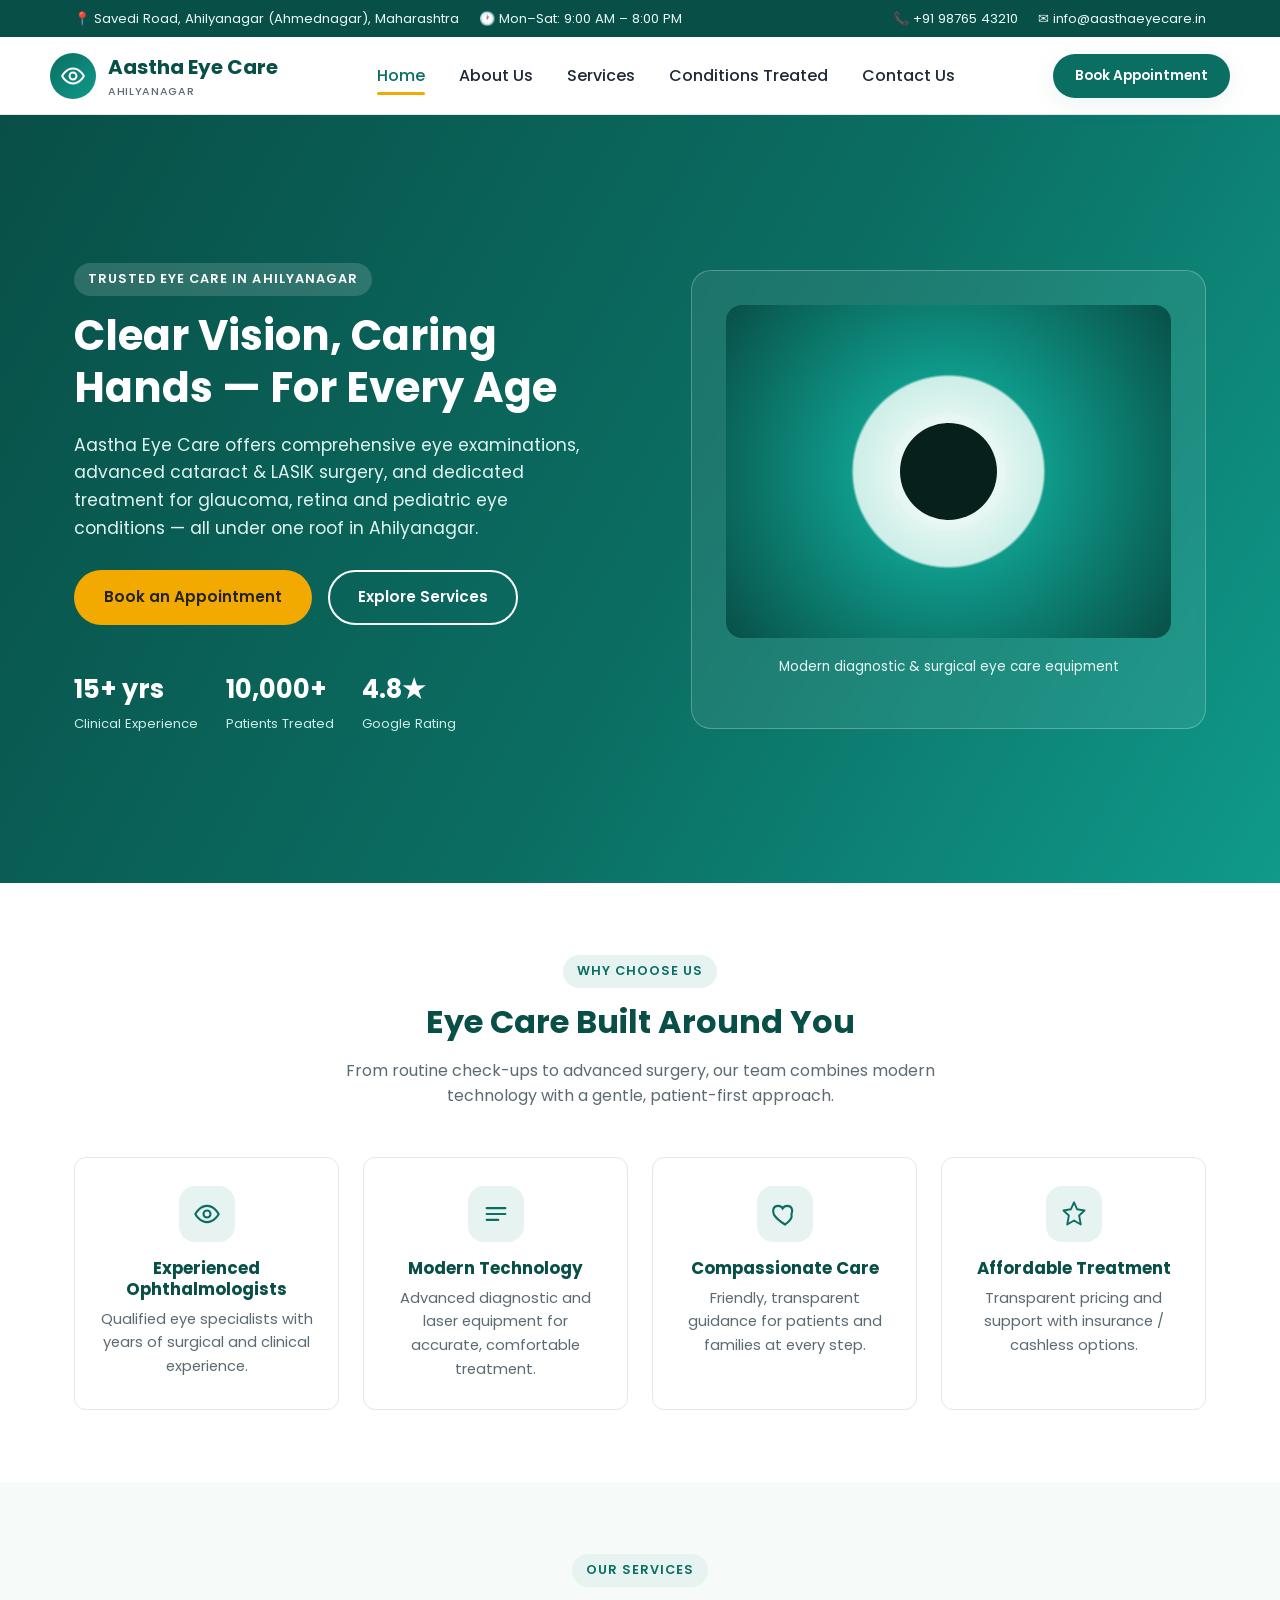
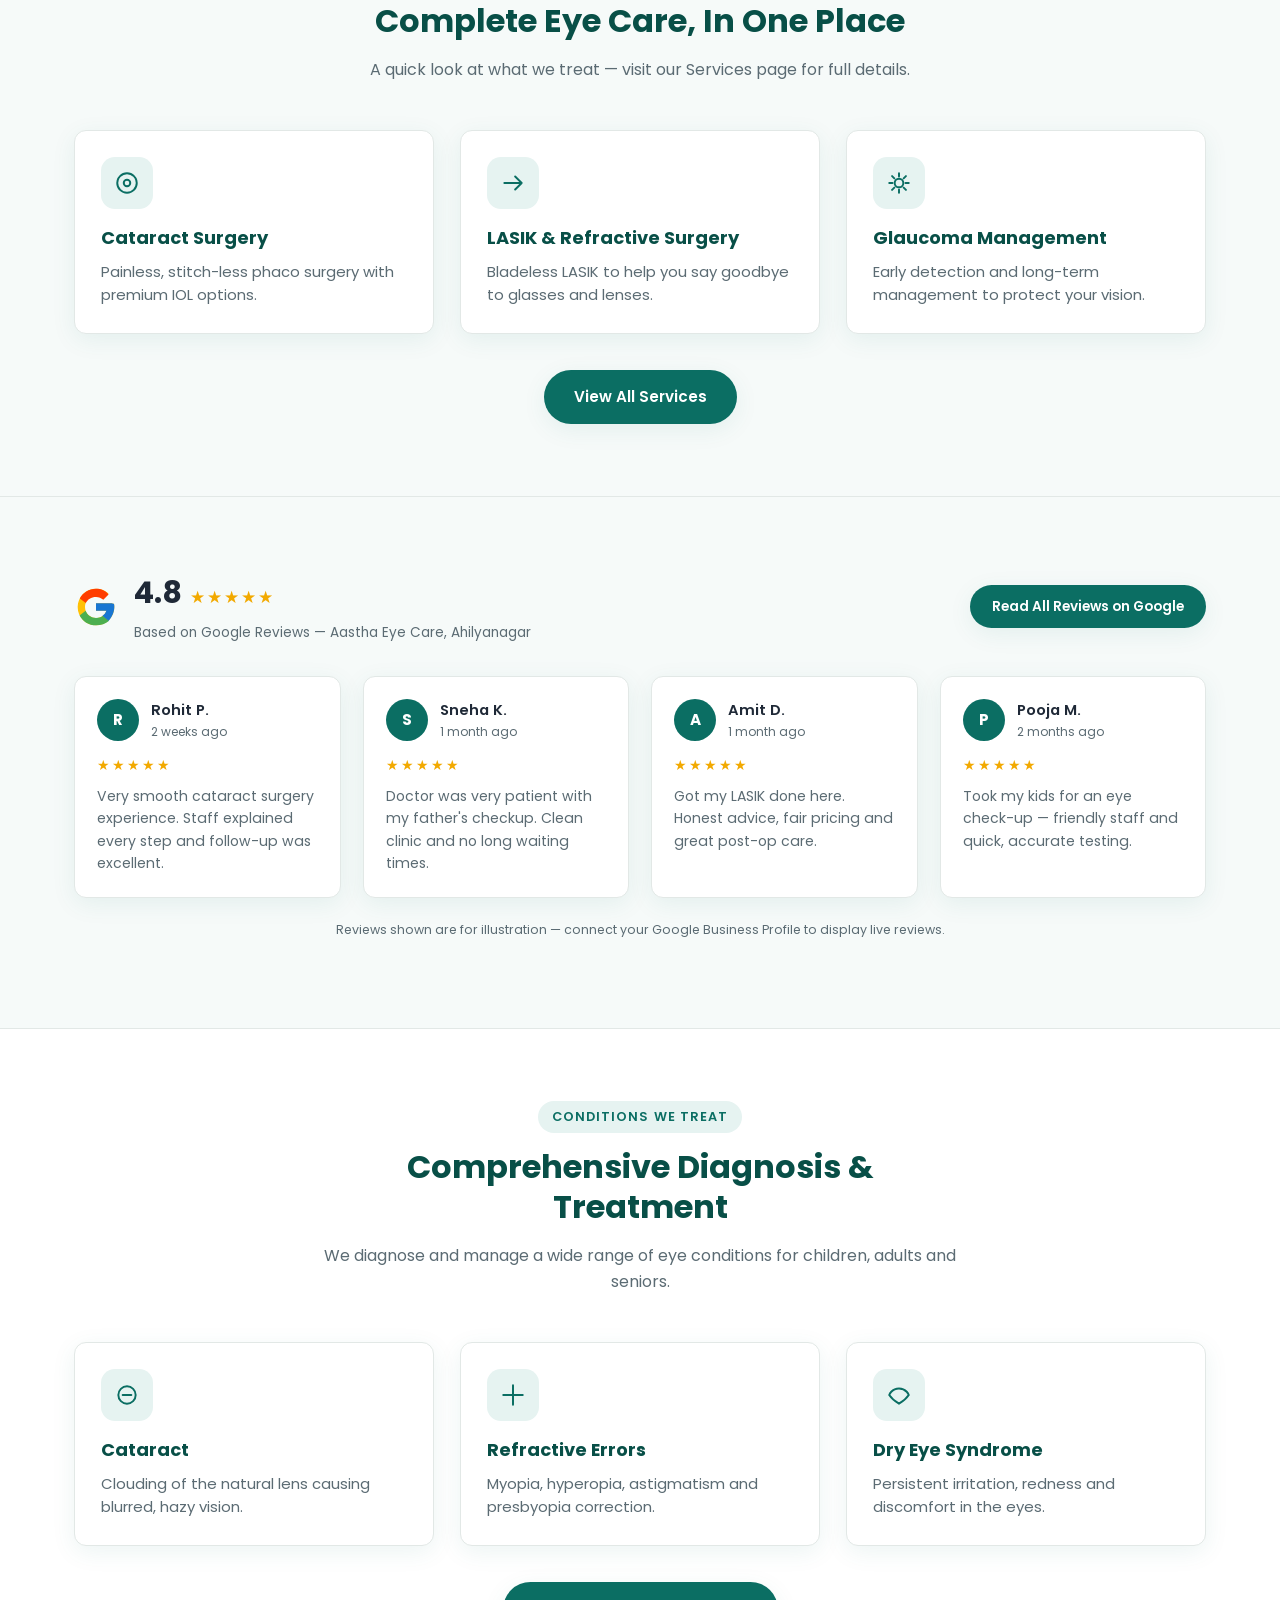
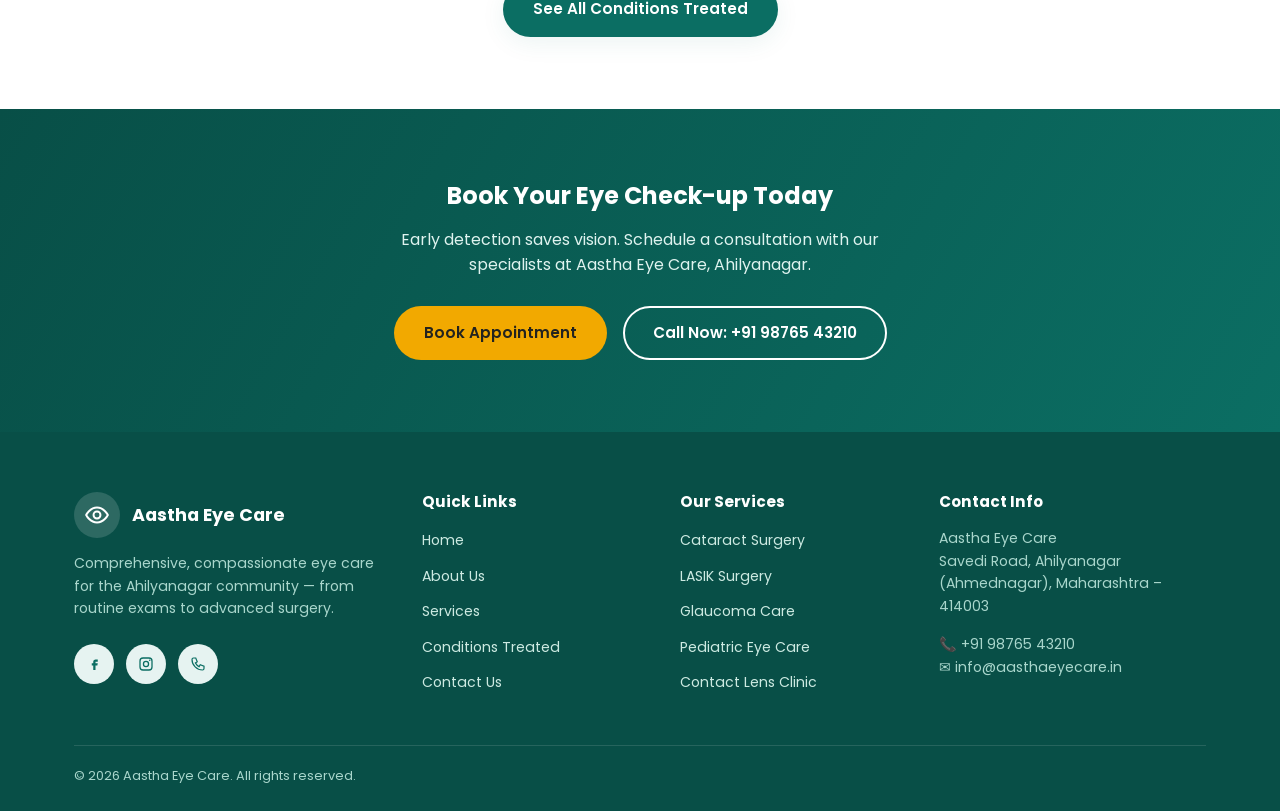
==== aastha-eye-care/index.html @ 927ac4d4 "Remove 'Designed for the Ahilyanagar community' line from footer Co-Authored-By: Claude Sonnet 5 <no" ====
<!DOCTYPE html>
<html lang="en">
<head>
<meta charset="UTF-8" />
<meta name="viewport" content="width=device-width, initial-scale=1.0" />
<title>Aastha Eye Care | Best Eye Hospital in Ahilyanagar</title>
<meta name="description" content="Aastha Eye Care, Ahilyanagar (Ahmednagar) — comprehensive eye examinations, cataract surgery, LASIK, glaucoma and retina care from a trusted local eye clinic." />
<link rel="preconnect" href="https://fonts.googleapis.com" />
<link href="https://fonts.googleapis.com/css2?family=Poppins:wght@400;500;600;700&display=swap" rel="stylesheet" />
<link rel="stylesheet" href="css/style.css" />
</head>
<body>

<!-- ============ TOP BAR ============ -->
<div class="topbar">
  <div class="container">
    <div class="topbar-links">
      <span>📍 Savedi Road, Ahilyanagar (Ahmednagar), Maharashtra</span>
      <span>🕐 Mon–Sat: 9:00 AM – 8:00 PM</span>
    </div>
    <div class="topbar-links">
      <a href="tel:+919876543210">📞 +91 98765 43210</a>
      <a href="mailto:info@aasthaeyecare.in">✉ info@aasthaeyecare.in</a>
    </div>
  </div>
</div>

<!-- ============ HEADER / NAV ============ -->
<header class="site-header">
  <div class="container nav" id="mainNav">
    <a href="index.html" class="brand">
      <span class="brand-mark">
        <svg viewBox="0 0 24 24" fill="none" xmlns="http://www.w3.org/2000/svg"><path d="M2 12C2 12 5.5 5 12 5C18.5 5 22 12 22 12C22 12 18.5 19 12 19C5.5 19 2 12 2 12Z" stroke="currentColor" stroke-width="1.8"/><circle cx="12" cy="12" r="3.2" stroke="currentColor" stroke-width="1.8"/></svg>
      </span>
      <span class="brand-text">Aastha Eye Care<small>Ahilyanagar</small></span>
    </a>
    <ul class="nav-links">
      <li><a href="index.html" class="active">Home</a></li>
      <li><a href="about.html">About Us</a></li>
      <li><a href="services.html">Services</a></li>
      <li><a href="conditions.html">Conditions Treated</a></li>
      <li><a href="contact.html">Contact Us</a></li>
    </ul>
    <div class="nav-cta">
      <a href="tel:+919876543210" class="btn btn-primary btn-sm">Book Appointment</a>
      <button class="nav-toggle" aria-label="Toggle navigation" aria-expanded="false">
        <span></span><span></span><span></span>
      </button>
    </div>
  </div>
</header>

<!-- ============ HERO ============ -->
<section class="hero">
  <div class="container">
    <div class="hero-copy">
      <div class="eyebrow" style="background:rgba(255,255,255,0.15); color:#fff;">Trusted Eye Care in Ahilyanagar</div>
      <h1>Clear Vision, Caring Hands — For Every Age</h1>
      <p class="lead">Aastha Eye Care offers comprehensive eye examinations, advanced cataract &amp; LASIK surgery, and dedicated treatment for glaucoma, retina and pediatric eye conditions — all under one roof in Ahilyanagar.</p>
      <div class="hero-actions">
        <a href="contact.html" class="btn btn-accent">Book an Appointment</a>
        <a href="services.html" class="btn btn-outline">Explore Services</a>
      </div>
      <div class="hero-stats">
        <div><strong>15+ yrs</strong><span>Clinical Experience</span></div>
        <div><strong>10,000+</strong><span>Patients Treated</span></div>
        <div><strong>4.8★</strong><span>Google Rating</span></div>
      </div>
    </div>
    <div class="hero-visual">
      <div class="eye-graphic"></div>
      <p class="hero-visual-caption">Modern diagnostic &amp; surgical eye care equipment</p>
    </div>
  </div>
</section>

<!-- ============ HIGHLIGHTS ============ -->
<section>
  <div class="container">
    <div class="section-head">
      <div class="eyebrow">Why Choose Us</div>
      <h2>Eye Care Built Around You</h2>
      <p>From routine check-ups to advanced surgery, our team combines modern technology with a gentle, patient-first approach.</p>
    </div>
    <div class="features-grid">
      <div class="feature-card">
        <div class="feature-icon">
          <svg viewBox="0 0 24 24" fill="none" xmlns="http://www.w3.org/2000/svg"><path d="M2 12C2 12 5.5 5 12 5C18.5 5 22 12 22 12C22 12 18.5 19 12 19C5.5 19 2 12 2 12Z" stroke="currentColor" stroke-width="1.8"/><circle cx="12" cy="12" r="3" stroke="currentColor" stroke-width="1.8"/></svg>
        </div>
        <h3>Experienced Ophthalmologists</h3>
        <p>Qualified eye specialists with years of surgical and clinical experience.</p>
      </div>
      <div class="feature-card">
        <div class="feature-icon">
          <svg viewBox="0 0 24 24" fill="none" xmlns="http://www.w3.org/2000/svg"><path d="M4 7h16M4 12h16M4 17h10" stroke="currentColor" stroke-width="1.8" stroke-linecap="round"/></svg>
        </div>
        <h3>Modern Technology</h3>
        <p>Advanced diagnostic and laser equipment for accurate, comfortable treatment.</p>
      </div>
      <div class="feature-card">
        <div class="feature-icon">
          <svg viewBox="0 0 24 24" fill="none" xmlns="http://www.w3.org/2000/svg"><path d="M12 21s-7-4.35-9.5-8.5C.7 8.6 2.4 5 6 5c2 0 3.4 1.1 4 2.2C10.6 6.1 12 5 14 5c3.6 0 5.3 3.6 3.5 7.5C19 16.65 12 21 12 21z" stroke="currentColor" stroke-width="1.8"/></svg>
        </div>
        <h3>Compassionate Care</h3>
        <p>Friendly, transparent guidance for patients and families at every step.</p>
      </div>
      <div class="feature-card">
        <div class="feature-icon">
          <svg viewBox="0 0 24 24" fill="none" xmlns="http://www.w3.org/2000/svg"><path d="M12 2l2.6 5.9L21 9l-4.6 4.3L17.8 21 12 17.6 6.2 21l1.4-7.7L3 9l6.4-1.1L12 2z" stroke="currentColor" stroke-width="1.6" stroke-linejoin="round"/></svg>
        </div>
        <h3>Affordable Treatment</h3>
        <p>Transparent pricing and support with insurance / cashless options.</p>
      </div>
    </div>
  </div>
</section>

<!-- ============ SERVICES PREVIEW ============ -->
<section class="section-alt">
  <div class="container">
    <div class="section-head">
      <div class="eyebrow">Our Services</div>
      <h2>Complete Eye Care, In One Place</h2>
      <p>A quick look at what we treat — visit our Services page for full details.</p>
    </div>
    <div class="card-grid">
      <div class="info-card">
        <div class="icon-wrap">
          <svg viewBox="0 0 24 24" fill="none" xmlns="http://www.w3.org/2000/svg"><circle cx="12" cy="12" r="9" stroke="currentColor" stroke-width="1.8"/><circle cx="12" cy="12" r="3" stroke="currentColor" stroke-width="1.8"/></svg>
        </div>
        <div class="info-body">
          <h3>Cataract Surgery</h3>
          <p>Painless, stitch-less phaco surgery with premium IOL options.</p>
        </div>
      </div>
      <div class="info-card">
        <div class="icon-wrap">
          <svg viewBox="0 0 24 24" fill="none" xmlns="http://www.w3.org/2000/svg"><path d="M4 12h16M14 6l6 6-6 6" stroke="currentColor" stroke-width="1.8" stroke-linecap="round" stroke-linejoin="round"/></svg>
        </div>
        <div class="info-body">
          <h3>LASIK &amp; Refractive Surgery</h3>
          <p>Bladeless LASIK to help you say goodbye to glasses and lenses.</p>
        </div>
      </div>
      <div class="info-card">
        <div class="icon-wrap">
          <svg viewBox="0 0 24 24" fill="none" xmlns="http://www.w3.org/2000/svg"><path d="M12 3v3M12 18v3M3 12h3M18 12h3M5.6 5.6l2.1 2.1M16.3 16.3l2.1 2.1M5.6 18.4l2.1-2.1M16.3 7.7l2.1-2.1" stroke="currentColor" stroke-width="1.8" stroke-linecap="round"/><circle cx="12" cy="12" r="4" stroke="currentColor" stroke-width="1.8"/></svg>
        </div>
        <div class="info-body">
          <h3>Glaucoma Management</h3>
          <p>Early detection and long-term management to protect your vision.</p>
        </div>
      </div>
    </div>
    <div style="text-align:center; margin-top:36px;">
      <a href="services.html" class="btn btn-primary">View All Services</a>
    </div>
  </div>
</section>

<!-- ============ GOOGLE REVIEW STRIP ============ -->
<!--
  NOTE: Sample reviews below are placeholders for layout/demo purposes.
  Replace with real reviews via your Google Business Profile link, or embed
  a live widget (e.g. Google Place ID based review widget) once available,
  so genuine, up-to-date reviews are shown to visitors.
-->
<section class="review-strip">
  <div class="container">
    <div class="review-strip-head">
      <div class="review-summary">
        <svg class="google-g" viewBox="0 0 48 48"><path fill="#FFC107" d="M43.6 20.5H42V20H24v8h11.3C33.7 32.7 29.3 36 24 36c-6.6 0-12-5.4-12-12s5.4-12 12-12c3.1 0 5.9 1.2 8 3.1l5.7-5.7C34.6 6.1 29.6 4 24 4 12.9 4 4 12.9 4 24s8.9 20 20 20 20-8.9 20-20c0-1.3-.1-2.7-.4-3.5z"/><path fill="#FF3D00" d="M6.3 14.7l6.6 4.8C14.6 15.9 18.9 13 24 13c3.1 0 5.9 1.2 8 3.1l5.7-5.7C34.6 6.1 29.6 4 24 4c-7.7 0-14.4 4.4-17.7 10.7z"/><path fill="#4CAF50" d="M24 44c5.5 0 10.4-1.8 14.3-5l-6.6-5.4C29.6 35.4 26.9 36 24 36c-5.2 0-9.6-3.3-11.3-7.9l-6.6 5.1C9.5 39.6 16.2 44 24 44z"/><path fill="#1976D2" d="M43.6 20.5H42V20H24v8h11.3c-.8 2.3-2.3 4.3-4.2 5.6l6.6 5.4C39.9 37 44 31 44 24c0-1.3-.1-2.7-.4-3.5z"/></svg>
        <div class="review-score">
          <span><strong>4.8</strong><span class="stars">★★★★★</span></span>
          <p>Based on Google Reviews — Aastha Eye Care, Ahilyanagar</p>
        </div>
      </div>
      <a href="https://www.google.com/search?q=Aastha+Eye+Care+Ahilyanagar+reviews" target="_blank" rel="noopener" class="btn btn-primary btn-sm">Read All Reviews on Google</a>
    </div>

    <div class="review-track">
      <div class="review-card">
        <div class="review-card-top">
          <div class="review-avatar">R</div>
          <div>
            <div class="review-name">Rohit P.</div>
            <div class="review-date">2 weeks ago</div>
          </div>
        </div>
        <span class="stars">★★★★★</span>
        <p>Very smooth cataract surgery experience. Staff explained every step and follow-up was excellent.</p>
      </div>
      <div class="review-card">
        <div class="review-card-top">
          <div class="review-avatar">S</div>
          <div>
            <div class="review-name">Sneha K.</div>
            <div class="review-date">1 month ago</div>
          </div>
        </div>
        <span class="stars">★★★★★</span>
        <p>Doctor was very patient with my father's checkup. Clean clinic and no long waiting times.</p>
      </div>
      <div class="review-card">
        <div class="review-card-top">
          <div class="review-avatar">A</div>
          <div>
            <div class="review-name">Amit D.</div>
            <div class="review-date">1 month ago</div>
          </div>
        </div>
        <span class="stars">★★★★★</span>
        <p>Got my LASIK done here. Honest advice, fair pricing and great post-op care.</p>
      </div>
      <div class="review-card">
        <div class="review-card-top">
          <div class="review-avatar">P</div>
          <div>
            <div class="review-name">Pooja M.</div>
            <div class="review-date">2 months ago</div>
          </div>
        </div>
        <span class="stars">★★★★★</span>
        <p>Took my kids for an eye check-up — friendly staff and quick, accurate testing.</p>
      </div>
    </div>
    <p class="review-note">Reviews shown are for illustration — connect your Google Business Profile to display live reviews.</p>
  </div>
</section>

<!-- ============ CONDITIONS PREVIEW ============ -->
<section>
  <div class="container">
    <div class="section-head">
      <div class="eyebrow">Conditions We Treat</div>
      <h2>Comprehensive Diagnosis &amp; Treatment</h2>
      <p>We diagnose and manage a wide range of eye conditions for children, adults and seniors.</p>
    </div>
    <div class="card-grid">
      <div class="info-card">
        <div class="icon-wrap">
          <svg viewBox="0 0 24 24" fill="none" xmlns="http://www.w3.org/2000/svg"><circle cx="12" cy="12" r="8" stroke="currentColor" stroke-width="1.8"/><path d="M8 12h8" stroke="currentColor" stroke-width="1.8" stroke-linecap="round"/></svg>
        </div>
        <div class="info-body">
          <h3>Cataract</h3>
          <p>Clouding of the natural lens causing blurred, hazy vision.</p>
        </div>
      </div>
      <div class="info-card">
        <div class="icon-wrap">
          <svg viewBox="0 0 24 24" fill="none" xmlns="http://www.w3.org/2000/svg"><path d="M12 3v18M3 12h18" stroke="currentColor" stroke-width="1.8" stroke-linecap="round"/></svg>
        </div>
        <div class="info-body">
          <h3>Refractive Errors</h3>
          <p>Myopia, hyperopia, astigmatism and presbyopia correction.</p>
        </div>
      </div>
      <div class="info-card">
        <div class="icon-wrap">
          <svg viewBox="0 0 24 24" fill="none" xmlns="http://www.w3.org/2000/svg"><path d="M12 20s-6-3.5-9-8c0 0 2-6 9-6s9 6 9 6c-3 4.5-9 8-9 8z" stroke="currentColor" stroke-width="1.8"/></svg>
        </div>
        <div class="info-body">
          <h3>Dry Eye Syndrome</h3>
          <p>Persistent irritation, redness and discomfort in the eyes.</p>
        </div>
      </div>
    </div>
    <div style="text-align:center; margin-top:36px;">
      <a href="conditions.html" class="btn btn-primary">See All Conditions Treated</a>
    </div>
  </div>
</section>

<!-- ============ CTA BAND ============ -->
<section class="cta-band">
  <div class="container">
    <h2>Book Your Eye Check-up Today</h2>
    <p>Early detection saves vision. Schedule a consultation with our specialists at Aastha Eye Care, Ahilyanagar.</p>
    <div class="cta-actions">
      <a href="contact.html" class="btn btn-accent">Book Appointment</a>
      <a href="tel:+919876543210" class="btn btn-outline">Call Now: +91 98765 43210</a>
    </div>
  </div>
</section>

<!-- ============ FOOTER ============ -->
<footer class="site-footer">
  <div class="container">
    <div class="footer-grid">
      <div>
        <div class="footer-brand">
          <span class="brand-mark">
            <svg viewBox="0 0 24 24" fill="none" xmlns="http://www.w3.org/2000/svg"><path d="M2 12C2 12 5.5 5 12 5C18.5 5 22 12 22 12C22 12 18.5 19 12 19C5.5 19 2 12 2 12Z" stroke="currentColor" stroke-width="1.8"/><circle cx="12" cy="12" r="3.2" stroke="currentColor" stroke-width="1.8"/></svg>
          </span>
          Aastha Eye Care
        </div>
        <p>Comprehensive, compassionate eye care for the Ahilyanagar community — from routine exams to advanced surgery.</p>
        <div class="social-row">
          <a href="#" aria-label="Facebook"><svg viewBox="0 0 24 24" fill="none" xmlns="http://www.w3.org/2000/svg"><path d="M14 9h3V6h-3c-1.7 0-3 1.3-3 3v2H9v3h2v6h3v-6h2.5l.5-3H14V9z" fill="currentColor"/></svg></a>
          <a href="#" aria-label="Instagram"><svg viewBox="0 0 24 24" fill="none" xmlns="http://www.w3.org/2000/svg"><rect x="4" y="4" width="16" height="16" rx="4" stroke="currentColor" stroke-width="1.7"/><circle cx="12" cy="12" r="3.4" stroke="currentColor" stroke-width="1.7"/><circle cx="17" cy="7" r="1" fill="currentColor"/></svg></a>
          <a href="tel:+919876543210" aria-label="Call"><svg viewBox="0 0 24 24" fill="none" xmlns="http://www.w3.org/2000/svg"><path d="M6 4h3l2 5-2.5 1.5a12 12 0 0 0 5 5L15 13l5 2v3a2 2 0 0 1-2 2C10.5 20 4 13.5 4 6a2 2 0 0 1 2-2z" stroke="currentColor" stroke-width="1.6"/></svg></a>
        </div>
      </div>
      <div>
        <h4>Quick Links</h4>
        <ul>
          <li><a href="index.html">Home</a></li>
          <li><a href="about.html">About Us</a></li>
          <li><a href="services.html">Services</a></li>
          <li><a href="conditions.html">Conditions Treated</a></li>
          <li><a href="contact.html">Contact Us</a></li>
        </ul>
      </div>
      <div>
        <h4>Our Services</h4>
        <ul>
          <li><a href="services.html">Cataract Surgery</a></li>
          <li><a href="services.html">LASIK Surgery</a></li>
          <li><a href="services.html">Glaucoma Care</a></li>
          <li><a href="services.html">Pediatric Eye Care</a></li>
          <li><a href="services.html">Contact Lens Clinic</a></li>
        </ul>
      </div>
      <div>
        <h4>Contact Info</h4>
        <p>Aastha Eye Care<br />Savedi Road, Ahilyanagar (Ahmednagar), Maharashtra – 414003</p>
        <p>📞 +91 98765 43210<br />✉ info@aasthaeyecare.in</p>
      </div>
    </div>
    <div class="footer-bottom">
      <span>© <span id="year">2026</span> Aastha Eye Care. All rights reserved.</span>
    </div>
  </div>
</footer>

<script src="js/script.js"></script>
</body>
</html>
---- aastha-eye-care/css/style.css ----
/* ===========================================================
   Aastha Eye Care — Global Styles
   =========================================================== */

:root {
  --primary: #0b6e63;
  --primary-dark: #084f47;
  --primary-light: #e6f3f1;
  --accent: #f2a900;
  --text: #1f2937;
  --text-light: #5b6b73;
  --bg: #ffffff;
  --bg-alt: #f6faf9;
  --border: #e2e8e6;
  --radius: 12px;
  --shadow: 0 6px 24px rgba(11, 110, 99, 0.08);
  --shadow-strong: 0 10px 32px rgba(11, 110, 99, 0.16);
  --max-width: 1180px;
}

* {
  box-sizing: border-box;
}

html {
  scroll-behavior: smooth;
}

body {
  margin: 0;
  font-family: "Poppins", "Segoe UI", Arial, sans-serif;
  color: var(--text);
  background: var(--bg);
  line-height: 1.6;
}

img {
  max-width: 100%;
  display: block;
}

a {
  text-decoration: none;
  color: inherit;
}

ul {
  list-style: none;
  margin: 0;
  padding: 0;
}

h1, h2, h3, h4 {
  font-family: "Poppins", "Segoe UI", Arial, sans-serif;
  line-height: 1.25;
  margin: 0 0 16px;
  color: var(--primary-dark);
}

p {
  margin: 0 0 16px;
  color: var(--text-light);
}

.container {
  max-width: var(--max-width);
  margin: 0 auto;
  padding: 0 24px;
}

section {
  padding: 72px 0;
}

.section-alt {
  background: var(--bg-alt);
}

.eyebrow {
  display: inline-block;
  color: var(--primary);
  font-weight: 600;
  letter-spacing: 0.08em;
  text-transform: uppercase;
  font-size: 0.8rem;
  background: var(--primary-light);
  padding: 6px 14px;
  border-radius: 999px;
  margin-bottom: 14px;
}

.section-head {
  max-width: 640px;
  margin: 0 auto 48px;
  text-align: center;
}

.section-head h2 {
  font-size: 2rem;
}

/* -------------------- Buttons -------------------- */
.btn {
  display: inline-flex;
  align-items: center;
  gap: 8px;
  padding: 13px 28px;
  border-radius: 999px;
  font-weight: 600;
  font-size: 0.95rem;
  cursor: pointer;
  border: 2px solid transparent;
  transition: transform 0.15s ease, box-shadow 0.15s ease, background 0.15s ease, color 0.15s ease;
}

.btn-primary {
  background: var(--primary);
  color: #fff;
  box-shadow: var(--shadow);
}

.btn-primary:hover {
  background: var(--primary-dark);
  transform: translateY(-2px);
}

.btn-outline {
  background: transparent;
  border-color: #fff;
  color: #fff;
}

.btn-outline:hover {
  background: #fff;
  color: var(--primary-dark);
  transform: translateY(-2px);
}

.btn-accent {
  background: var(--accent);
  color: #23231f;
}

.btn-accent:hover {
  transform: translateY(-2px);
  box-shadow: var(--shadow);
}

.btn-sm {
  padding: 9px 20px;
  font-size: 0.85rem;
}

/* -------------------- Top bar -------------------- */
.topbar {
  background: var(--primary-dark);
  color: #eafaf6;
  font-size: 0.82rem;
}

.topbar .container {
  display: flex;
  justify-content: space-between;
  align-items: center;
  padding-top: 8px;
  padding-bottom: 8px;
  flex-wrap: wrap;
  gap: 6px;
}

.topbar a {
  color: #eafaf6;
}

.topbar-links {
  display: flex;
  gap: 20px;
  flex-wrap: wrap;
}

.topbar-links span,
.topbar-links a {
  display: inline-flex;
  align-items: center;
  gap: 6px;
}

/* -------------------- Header / Nav -------------------- */
header.site-header {
  position: sticky;
  top: 0;
  z-index: 100;
  background: rgba(255, 255, 255, 0.96);
  backdrop-filter: blur(6px);
  border-bottom: 1px solid var(--border);
}

.nav {
  display: flex;
  align-items: center;
  justify-content: space-between;
  padding: 14px 0;
}

.brand {
  display: flex;
  align-items: center;
  gap: 12px;
  font-weight: 700;
  font-size: 1.25rem;
  color: var(--primary-dark);
}

.brand-mark {
  width: 46px;
  height: 46px;
  border-radius: 50%;
  background: linear-gradient(135deg, var(--primary), #0f9a8a);
  display: flex;
  align-items: center;
  justify-content: center;
  color: #fff;
  flex-shrink: 0;
}

.brand-mark svg {
  width: 26px;
  height: 26px;
}

.brand-text small {
  display: block;
  font-size: 0.68rem;
  font-weight: 500;
  letter-spacing: 0.06em;
  text-transform: uppercase;
  color: var(--text-light);
}

.nav-links {
  display: flex;
  align-items: center;
  gap: 34px;
}

.nav-links a {
  font-weight: 500;
  color: var(--text);
  position: relative;
  padding: 6px 0;
}

.nav-links a.active,
.nav-links a:hover {
  color: var(--primary);
}

.nav-links a.active::after {
  content: "";
  position: absolute;
  left: 0;
  right: 0;
  bottom: -2px;
  height: 3px;
  border-radius: 3px;
  background: var(--accent);
}

.nav-cta {
  display: flex;
  align-items: center;
  gap: 14px;
}

.nav-toggle {
  display: none;
  flex-direction: column;
  gap: 5px;
  background: none;
  border: none;
  cursor: pointer;
  padding: 6px;
}

.nav-toggle span {
  width: 26px;
  height: 3px;
  background: var(--primary-dark);
  border-radius: 3px;
}

/* -------------------- Hero -------------------- */
.hero {
  background: linear-gradient(120deg, var(--primary-dark), var(--primary) 55%, #0f9a8a);
  color: #fff;
  position: relative;
  overflow: hidden;
}

.hero .container {
  display: grid;
  grid-template-columns: 1.05fr 0.95fr;
  gap: 48px;
  align-items: center;
  padding-top: 76px;
  padding-bottom: 76px;
}

.hero h1 {
  color: #fff;
  font-size: 2.6rem;
  margin-bottom: 18px;
}

.hero p.lead {
  color: #dff3ef;
  font-size: 1.08rem;
  max-width: 520px;
}

.hero-actions {
  display: flex;
  gap: 16px;
  flex-wrap: wrap;
  margin-top: 28px;
}

.hero-stats {
  display: flex;
  gap: 28px;
  margin-top: 44px;
  flex-wrap: wrap;
}

.hero-stats div strong {
  display: block;
  font-size: 1.6rem;
  color: #fff;
}

.hero-stats div span {
  font-size: 0.82rem;
  color: #cdece6;
}

.hero-visual {
  background: rgba(255, 255, 255, 0.08);
  border: 1px solid rgba(255, 255, 255, 0.25);
  border-radius: 20px;
  padding: 34px;
  backdrop-filter: blur(4px);
}

.hero-visual .eye-graphic {
  width: 100%;
  aspect-ratio: 4 / 3;
  border-radius: 16px;
  background: radial-gradient(circle at 50% 50%, #ffffff 0%, #cdeee7 34%, #0f9a8a 35%, #084f47 100%);
  position: relative;
  display: flex;
  align-items: center;
  justify-content: center;
}

.hero-visual .eye-graphic::before {
  content: "";
  width: 22%;
  aspect-ratio: 1;
  background: #08201c;
  border-radius: 50%;
  box-shadow: 0 0 0 10px rgba(255, 255, 255, 0.15);
}

.hero-visual-caption {
  margin-top: 18px;
  text-align: center;
  color: #eafaf6;
  font-size: 0.85rem;
}

/* -------------------- Highlights / features -------------------- */
.features-grid {
  display: grid;
  grid-template-columns: repeat(4, 1fr);
  gap: 24px;
}

.feature-card {
  background: var(--bg);
  border: 1px solid var(--border);
  border-radius: var(--radius);
  padding: 28px 22px;
  text-align: center;
  transition: transform 0.2s ease, box-shadow 0.2s ease;
}

.feature-card:hover {
  transform: translateY(-6px);
  box-shadow: var(--shadow-strong);
}

.feature-icon {
  width: 56px;
  height: 56px;
  border-radius: 16px;
  background: var(--primary-light);
  color: var(--primary);
  display: flex;
  align-items: center;
  justify-content: center;
  margin: 0 auto 16px;
}

.feature-icon svg {
  width: 28px;
  height: 28px;
}

.feature-card h3 {
  font-size: 1.05rem;
  margin-bottom: 8px;
}

.feature-card p {
  font-size: 0.92rem;
  margin: 0;
}

/* -------------------- Cards grid (services / conditions) -------------------- */
.card-grid {
  display: grid;
  grid-template-columns: repeat(3, 1fr);
  gap: 26px;
}

.info-card {
  background: var(--bg);
  border: 1px solid var(--border);
  border-radius: var(--radius);
  overflow: hidden;
  box-shadow: var(--shadow);
  transition: transform 0.2s ease, box-shadow 0.2s ease;
  display: flex;
  flex-direction: column;
}

.info-card:hover {
  transform: translateY(-6px);
  box-shadow: var(--shadow-strong);
}

.info-card .icon-wrap {
  width: 52px;
  height: 52px;
  border-radius: 14px;
  background: var(--primary-light);
  color: var(--primary);
  display: flex;
  align-items: center;
  justify-content: center;
  margin: 26px 26px 0;
}

.info-card .icon-wrap svg {
  width: 26px;
  height: 26px;
}

.info-card .info-body {
  padding: 18px 26px 26px;
}

.info-card h3 {
  font-size: 1.12rem;
  margin-bottom: 10px;
}

.info-card p {
  font-size: 0.93rem;
  margin: 0;
}

.tag-pill {
  display: inline-block;
  font-size: 0.72rem;
  font-weight: 600;
  letter-spacing: 0.03em;
  text-transform: uppercase;
  padding: 4px 12px;
  border-radius: 999px;
  background: var(--primary-light);
  color: var(--primary);
  margin: 26px 26px 0;
  width: fit-content;
}

/* -------------------- Google review strip -------------------- */
.review-strip {
  background: var(--bg-alt);
  border-top: 1px solid var(--border);
  border-bottom: 1px solid var(--border);
}

.review-strip-head {
  display: flex;
  align-items: center;
  justify-content: space-between;
  flex-wrap: wrap;
  gap: 20px;
  margin-bottom: 32px;
}

.review-summary {
  display: flex;
  align-items: center;
  gap: 16px;
}

.google-g {
  width: 44px;
  height: 44px;
  flex-shrink: 0;
}

.review-score strong {
  font-size: 1.9rem;
  color: var(--text);
  margin-right: 8px;
}

.stars {
  color: var(--accent);
  letter-spacing: 2px;
  font-size: 1.05rem;
}

.review-score p {
  margin: 4px 0 0;
  font-size: 0.85rem;
}

.review-track {
  display: grid;
  grid-template-columns: repeat(4, 1fr);
  gap: 22px;
}

.review-card {
  background: #fff;
  border: 1px solid var(--border);
  border-radius: var(--radius);
  padding: 22px;
  box-shadow: var(--shadow);
}

.review-card-top {
  display: flex;
  align-items: center;
  gap: 12px;
  margin-bottom: 12px;
}

.review-avatar {
  width: 42px;
  height: 42px;
  border-radius: 50%;
  background: var(--primary);
  color: #fff;
  display: flex;
  align-items: center;
  justify-content: center;
  font-weight: 700;
  font-size: 0.95rem;
  flex-shrink: 0;
}

.review-name {
  font-weight: 600;
  font-size: 0.92rem;
  color: var(--text);
}

.review-date {
  font-size: 0.75rem;
  color: var(--text-light);
}

.review-card .stars {
  font-size: 0.9rem;
  display: block;
  margin-bottom: 8px;
}

.review-card p {
  font-size: 0.88rem;
  margin: 0;
  color: var(--text-light);
}

.review-note {
  text-align: center;
  font-size: 0.78rem;
  color: var(--text-light);
  margin-top: 22px;
}

/* -------------------- CTA band -------------------- */
.cta-band {
  background: linear-gradient(120deg, var(--primary-dark), var(--primary));
  color: #fff;
  text-align: center;
}

.cta-band h2 {
  color: #fff;
}

.cta-band p {
  color: #dff3ef;
  max-width: 560px;
  margin: 0 auto 28px;
}

.cta-actions {
  display: flex;
  justify-content: center;
  gap: 16px;
  flex-wrap: wrap;
}

/* -------------------- Page header (inner pages) -------------------- */
.page-header {
  background: linear-gradient(120deg, var(--primary-dark), var(--primary) 60%, #0f9a8a);
  color: #fff;
  padding: 64px 0 56px;
  text-align: center;
}

.page-header h1 {
  color: #fff;
  margin-bottom: 10px;
}

.breadcrumb {
  font-size: 0.85rem;
  color: #cdece6;
}

.breadcrumb a {
  color: #fff;
  font-weight: 600;
}

/* -------------------- About page -------------------- */
.about-grid {
  display: grid;
  grid-template-columns: 0.9fr 1.1fr;
  gap: 56px;
  align-items: center;
}

.about-photo {
  background: linear-gradient(135deg, var(--primary-light), #d8f0ea);
  border-radius: 20px;
  padding: 30px;
  border: 1px solid var(--border);
}

.about-photo-inner {
  border-radius: 14px;
  aspect-ratio: 4/5;
  background: radial-gradient(circle at 50% 40%, #ffffff 0%, #bfe6dd 40%, #0f9a8a 68%, #084f47 100%);
  display: flex;
  align-items: center;
  justify-content: center;
  color: #fff;
}

.about-photo-inner svg {
  width: 80px;
  height: 80px;
  opacity: 0.85;
}

.value-list {
  display: grid;
  gap: 18px;
  margin-top: 20px;
}

.value-item {
  display: flex;
  gap: 16px;
  align-items: flex-start;
}

.value-icon {
  width: 40px;
  height: 40px;
  border-radius: 10px;
  background: var(--primary-light);
  color: var(--primary);
  display: flex;
  align-items: center;
  justify-content: center;
  flex-shrink: 0;
}

.value-icon svg {
  width: 20px;
  height: 20px;
}

.value-item h4 {
  margin: 0 0 4px;
  font-size: 1rem;
}

.value-item p {
  margin: 0;
  font-size: 0.9rem;
}

.team-grid {
  display: grid;
  grid-template-columns: repeat(3, 1fr);
  gap: 26px;
}

.team-card {
  background: #fff;
  border: 1px solid var(--border);
  border-radius: var(--radius);
  overflow: hidden;
  box-shadow: var(--shadow);
  text-align: center;
}

.team-photo {
  aspect-ratio: 1;
  background: linear-gradient(135deg, var(--primary-light), #d8f0ea);
  display: flex;
  align-items: center;
  justify-content: center;
  color: var(--primary);
}

.team-photo svg {
  width: 54px;
  height: 54px;
}

.team-card-body {
  padding: 20px;
}

.team-card-body h4 {
  margin-bottom: 4px;
  font-size: 1.02rem;
}

.team-role {
  color: var(--primary);
  font-weight: 600;
  font-size: 0.85rem;
  margin-bottom: 8px;
  display: block;
}

.team-card-body p {
  font-size: 0.85rem;
  margin: 0;
}

.doctor-block {
  margin-bottom: 44px;
}

.doctor-block:last-child {
  margin-bottom: 0;
}

.doctor-block-head {
  margin-bottom: 18px;
}

.doctor-block-head h3 {
  margin-bottom: 4px;
  font-size: 1.3rem;
}

.doctor-block-head p {
  margin: 0;
  color: var(--primary);
  font-weight: 600;
  font-size: 0.92rem;
}

.doctor-profile {
  display: grid;
  grid-template-columns: repeat(2, 1fr);
  gap: 36px;
  background: var(--bg);
  border: 1px solid var(--border);
  border-radius: var(--radius);
  padding: 32px;
  box-shadow: var(--shadow);
}

.doctor-profile-col h4 {
  font-size: 1rem;
  margin-bottom: 14px;
}

.bullet-list {
  display: grid;
  gap: 10px;
}

.bullet-list li {
  position: relative;
  padding-left: 22px;
  font-size: 0.92rem;
  color: var(--text-light);
}

.bullet-list li::before {
  content: "";
  position: absolute;
  left: 0;
  top: 7px;
  width: 9px;
  height: 9px;
  border-radius: 50%;
  background: var(--primary);
}

.doctor-highlight {
  margin-top: 22px;
  background: #fff6e8;
  border: 1px solid #f2d9a3;
  border-radius: var(--radius);
  padding: 16px 22px;
  font-weight: 600;
  font-size: 0.92rem;
  color: var(--text);
}

.doctor-contact {
  margin-top: 18px;
  display: flex;
  gap: 28px;
  flex-wrap: wrap;
  font-size: 0.92rem;
}

.doctor-contact a {
  color: var(--primary);
  font-weight: 600;
}

.timeline {
  display: grid;
  gap: 22px;
}

.timeline-item {
  display: grid;
  grid-template-columns: 90px 1fr;
  gap: 20px;
  align-items: start;
}

.timeline-year {
  font-weight: 700;
  color: var(--primary);
}

/* -------------------- Services page -------------------- */
.process-steps {
  display: grid;
  grid-template-columns: repeat(4, 1fr);
  gap: 24px;
}

.process-step {
  position: relative;
  padding: 26px 22px;
  background: var(--bg);
  border: 1px solid var(--border);
  border-radius: var(--radius);
}

.process-step .step-num {
  width: 36px;
  height: 36px;
  border-radius: 50%;
  background: var(--primary);
  color: #fff;
  display: flex;
  align-items: center;
  justify-content: center;
  font-weight: 700;
  margin-bottom: 14px;
}

.process-step h4 {
  font-size: 1rem;
  margin-bottom: 6px;
}

.process-step p {
  font-size: 0.87rem;
  margin: 0;
}

/* -------------------- Conditions page -------------------- */
.condition-list {
  display: grid;
  grid-template-columns: repeat(2, 1fr);
  gap: 22px;
}

.condition-item {
  display: flex;
  gap: 18px;
  background: var(--bg);
  border: 1px solid var(--border);
  border-radius: var(--radius);
  padding: 22px;
}

.condition-item .icon-wrap {
  margin: 0;
  flex-shrink: 0;
}

.condition-item h3 {
  font-size: 1.05rem;
  margin-bottom: 6px;
}

.condition-item p {
  font-size: 0.9rem;
  margin: 0;
}

.emergency-banner {
  display: flex;
  align-items: center;
  justify-content: space-between;
  flex-wrap: wrap;
  gap: 18px;
  background: #fff6e8;
  border: 1px solid #f2d9a3;
  border-radius: var(--radius);
  padding: 24px 28px;
}

.emergency-banner h3 {
  margin: 0 0 4px;
  font-size: 1.05rem;
}

.emergency-banner p {
  margin: 0;
  font-size: 0.9rem;
}

/* -------------------- Contact page -------------------- */
.contact-grid {
  display: grid;
  grid-template-columns: 0.9fr 1.1fr;
  gap: 48px;
}

.contact-info-list {
  display: grid;
  gap: 22px;
  margin-top: 26px;
}

.contact-info-item {
  display: flex;
  gap: 16px;
}

.contact-info-item h4 {
  margin: 0 0 4px;
  font-size: 0.98rem;
}

.contact-info-item p {
  margin: 0;
  font-size: 0.9rem;
}

.social-row {
  display: flex;
  gap: 12px;
  margin-top: 24px;
}

.social-row a {
  width: 40px;
  height: 40px;
  border-radius: 50%;
  background: var(--primary-light);
  color: var(--primary);
  display: flex;
  align-items: center;
  justify-content: center;
  transition: background 0.15s ease, color 0.15s ease;
}

.social-row a:hover {
  background: var(--primary);
  color: #fff;
}

.social-row svg {
  width: 18px;
  height: 18px;
}

.contact-form {
  background: var(--bg);
  border: 1px solid var(--border);
  border-radius: var(--radius);
  padding: 32px;
  box-shadow: var(--shadow);
}

.form-row {
  display: grid;
  grid-template-columns: 1fr 1fr;
  gap: 18px;
}

.form-group {
  margin-bottom: 18px;
}

.form-group label {
  display: block;
  font-size: 0.85rem;
  font-weight: 600;
  margin-bottom: 6px;
  color: var(--text);
}

.form-group input,
.form-group select,
.form-group textarea {
  width: 100%;
  padding: 12px 14px;
  border-radius: 9px;
  border: 1px solid var(--border);
  font-family: inherit;
  font-size: 0.92rem;
  background: var(--bg-alt);
  color: var(--text);
}

.form-group textarea {
  resize: vertical;
  min-height: 110px;
}

.form-group input:focus,
.form-group select:focus,
.form-group textarea:focus {
  outline: 2px solid var(--primary);
  outline-offset: 1px;
  background: #fff;
}

.form-status {
  margin-top: 14px;
  font-size: 0.88rem;
  font-weight: 600;
  min-height: 20px;
}

.form-status.success {
  color: var(--primary);
}

.map-embed {
  border-radius: var(--radius);
  overflow: hidden;
  border: 1px solid var(--border);
  margin-top: 40px;
}

.map-embed iframe {
  width: 100%;
  height: 380px;
  border: 0;
  display: block;
}

.hours-table {
  width: 100%;
  border-collapse: collapse;
  margin-top: 18px;
}

.hours-table td {
  padding: 9px 0;
  border-bottom: 1px solid var(--border);
  font-size: 0.9rem;
}

.hours-table td:last-child {
  text-align: right;
  font-weight: 600;
  color: var(--text);
}

/* -------------------- FAQ (contact page) -------------------- */
.faq-item {
  border: 1px solid var(--border);
  border-radius: var(--radius);
  padding: 18px 22px;
  margin-bottom: 14px;
  background: var(--bg);
}

.faq-item summary {
  cursor: pointer;
  font-weight: 600;
  color: var(--text);
  list-style: none;
}

.faq-item summary::-webkit-details-marker {
  display: none;
}

.faq-item summary::after {
  content: "+";
  float: right;
  color: var(--primary);
  font-size: 1.2rem;
}

.faq-item[open] summary::after {
  content: "\2212";
}

.faq-item p {
  margin: 12px 0 0;
  font-size: 0.9rem;
}

/* -------------------- Footer -------------------- */
footer.site-footer {
  background: var(--primary-dark);
  color: #d5efe9;
  padding: 60px 0 24px;
}

.footer-grid {
  display: grid;
  grid-template-columns: 1.4fr 1fr 1fr 1.2fr;
  gap: 36px;
  margin-bottom: 40px;
}

.footer-brand {
  display: flex;
  align-items: center;
  gap: 12px;
  color: #fff;
  font-weight: 700;
  font-size: 1.1rem;
  margin-bottom: 14px;
}

.footer-brand .brand-mark {
  background: rgba(255, 255, 255, 0.15);
}

footer h4 {
  color: #fff;
  font-size: 0.95rem;
  margin-bottom: 16px;
}

footer p {
  color: #a9d6cc;
  font-size: 0.88rem;
}

footer ul li {
  margin-bottom: 10px;
}

footer ul li a {
  color: #cdeae2;
  font-size: 0.88rem;
}

footer ul li a:hover {
  color: #fff;
}

.footer-bottom {
  border-top: 1px solid rgba(255, 255, 255, 0.12);
  padding-top: 20px;
  display: flex;
  justify-content: space-between;
  flex-wrap: wrap;
  gap: 10px;
  font-size: 0.8rem;
  color: #a9d6cc;
}

/* -------------------- Responsive -------------------- */
@media (max-width: 960px) {
  .hero .container,
  .about-grid,
  .contact-grid {
    grid-template-columns: 1fr;
  }

  .features-grid,
  .card-grid,
  .review-track,
  .team-grid,
  .process-steps {
    grid-template-columns: repeat(2, 1fr);
  }

  .condition-list,
  .doctor-profile {
    grid-template-columns: 1fr;
  }

  .footer-grid {
    grid-template-columns: 1fr 1fr;
  }
}

@media (max-width: 720px) {
  .nav-links,
  .nav-cta .btn {
    display: none;
  }

  .nav-toggle {
    display: flex;
  }

  .nav.open .nav-links {
    display: flex;
    position: absolute;
    top: 100%;
    left: 0;
    right: 0;
    background: #fff;
    flex-direction: column;
    align-items: flex-start;
    padding: 20px 24px;
    gap: 16px;
    border-bottom: 1px solid var(--border);
    box-shadow: var(--shadow);
  }

  .hero h1 {
    font-size: 2rem;
  }

  .features-grid,
  .card-grid,
  .review-track,
  .team-grid,
  .process-steps,
  .footer-grid {
    grid-template-columns: 1fr;
  }

  .form-row {
    grid-template-columns: 1fr;
  }

  section {
    padding: 52px 0;
  }
}
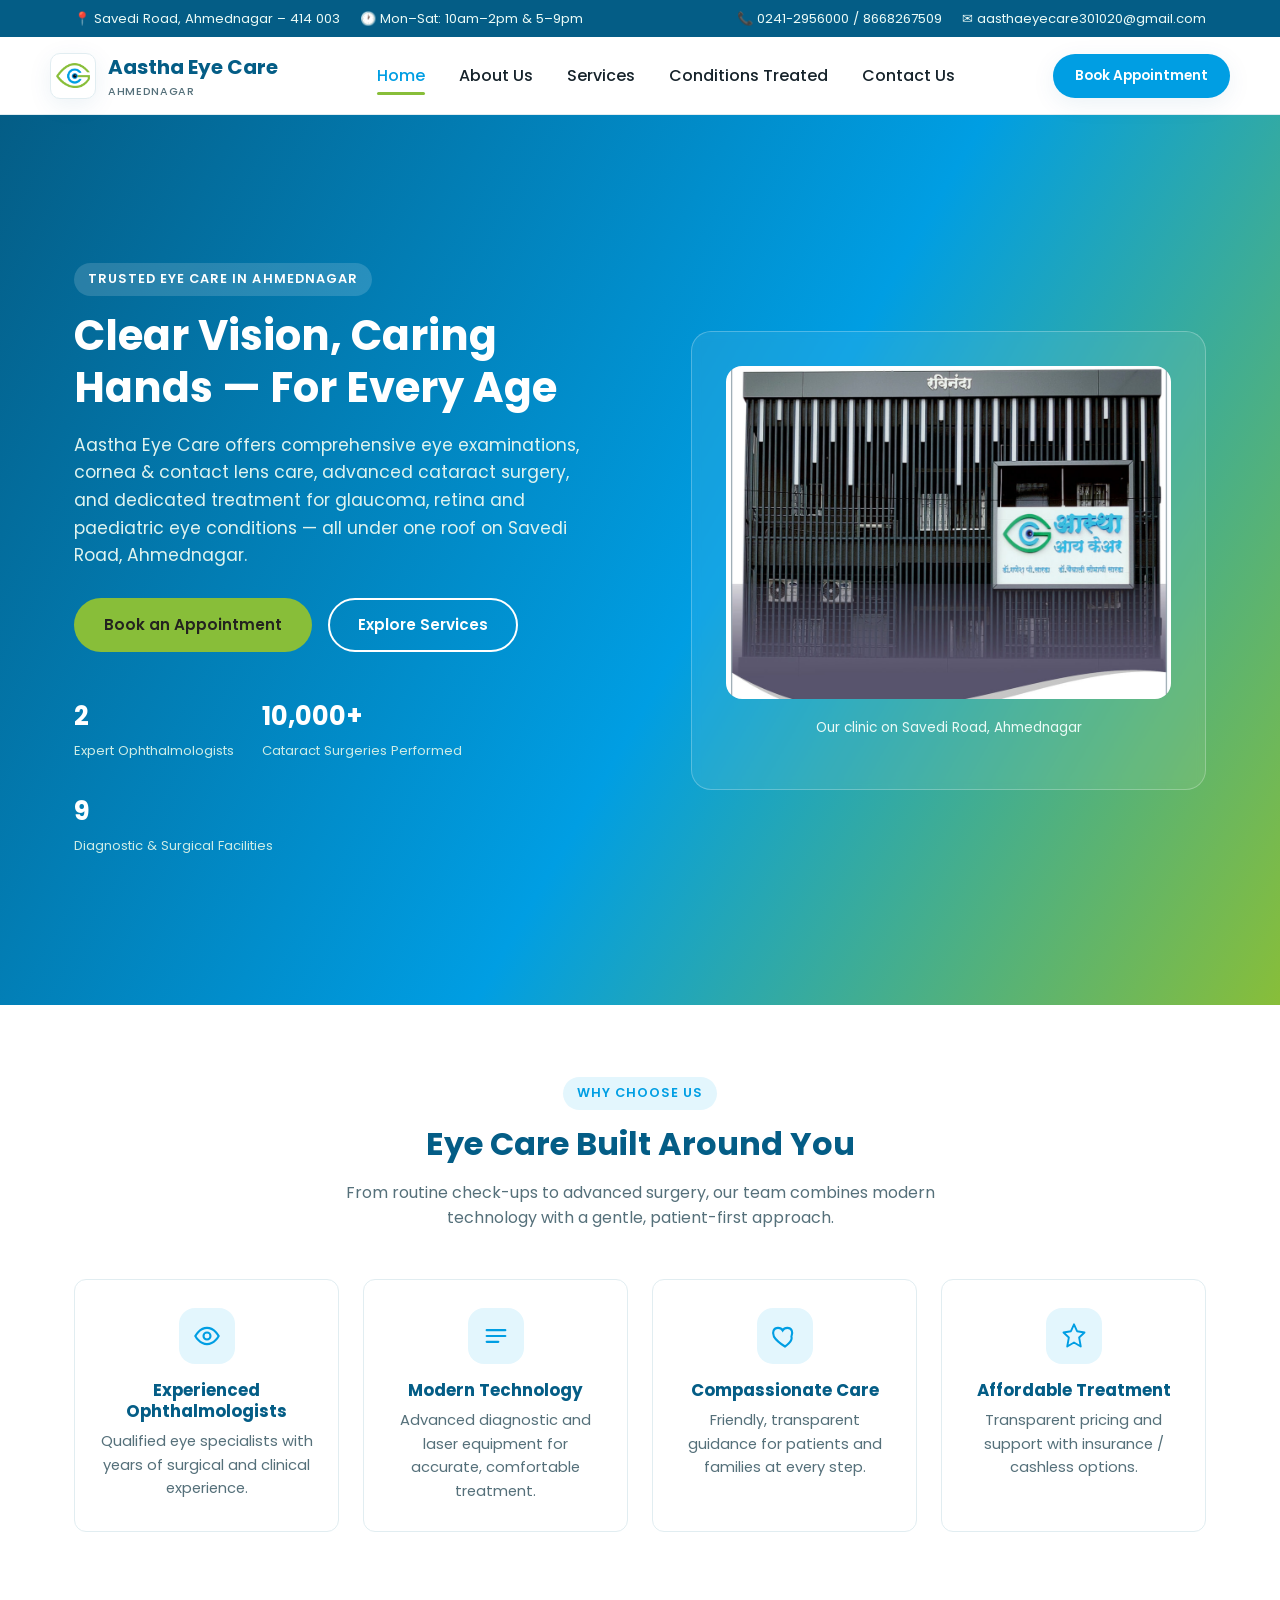
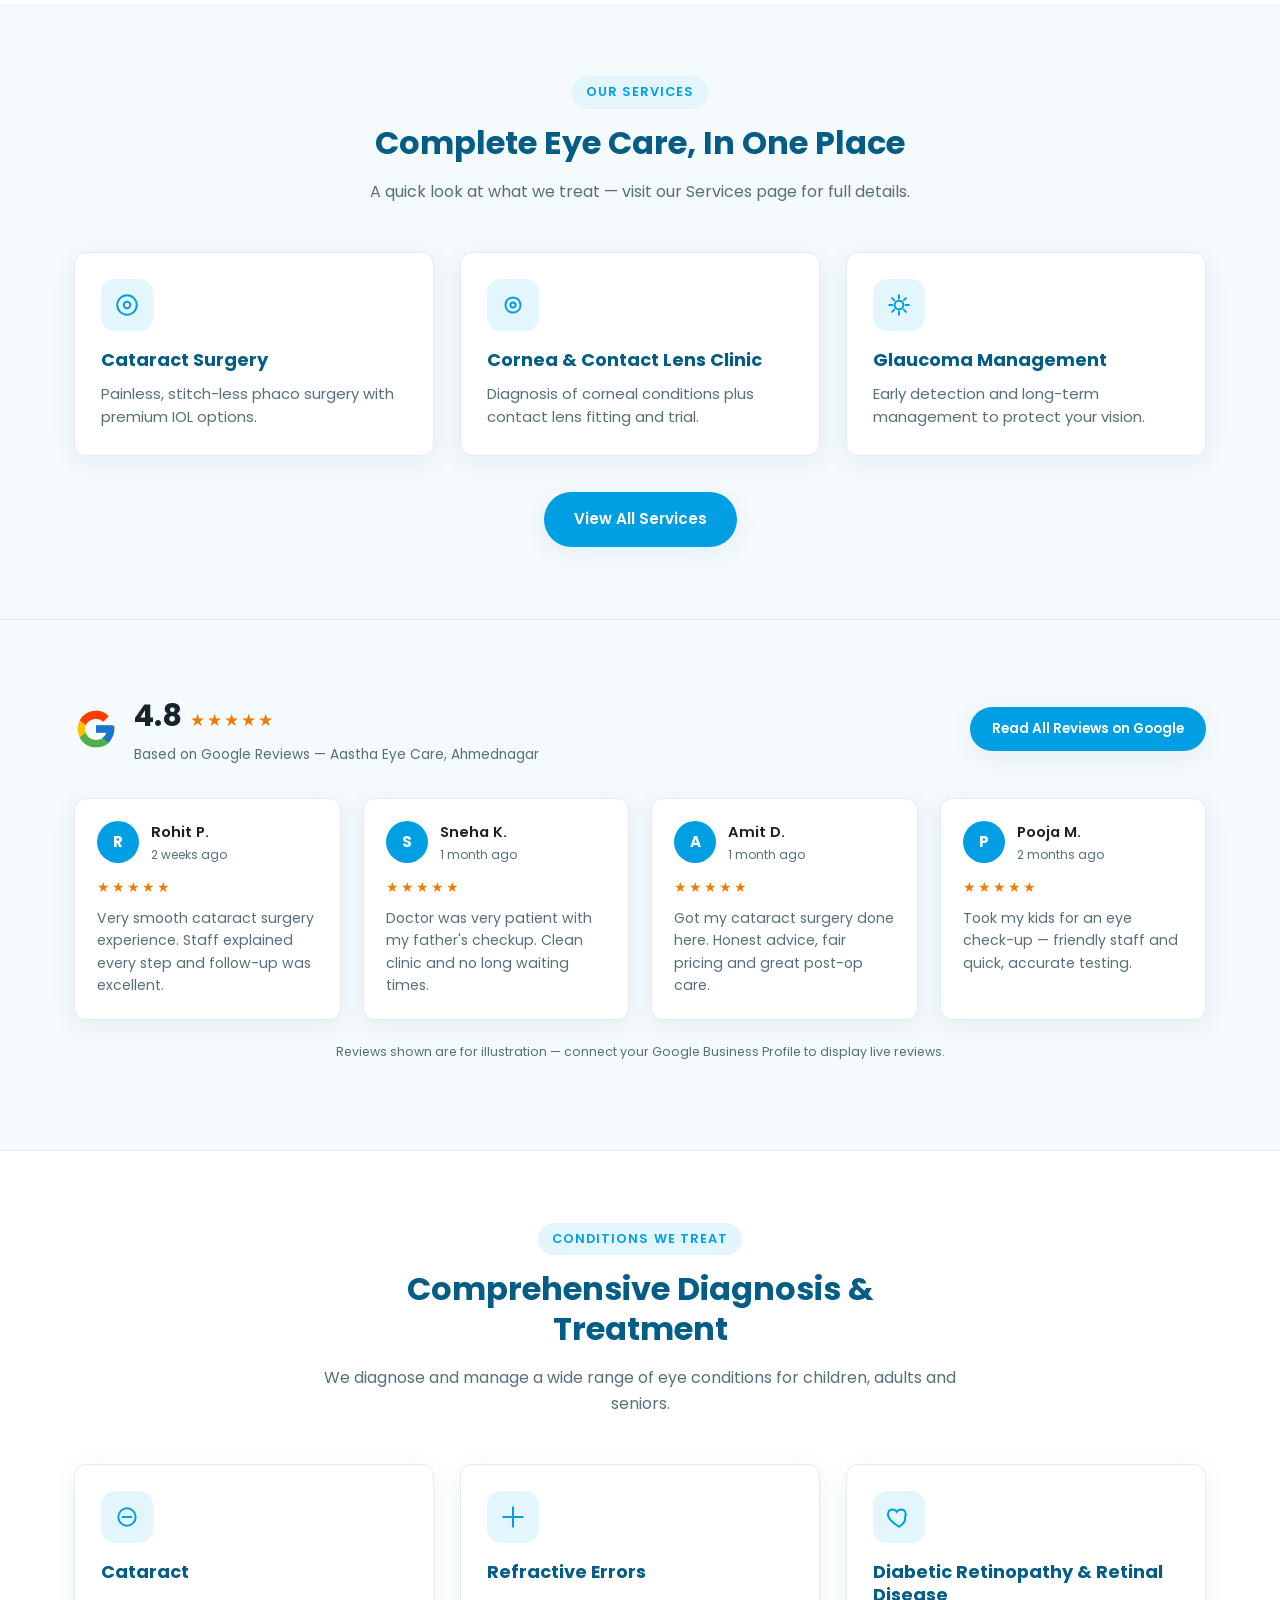
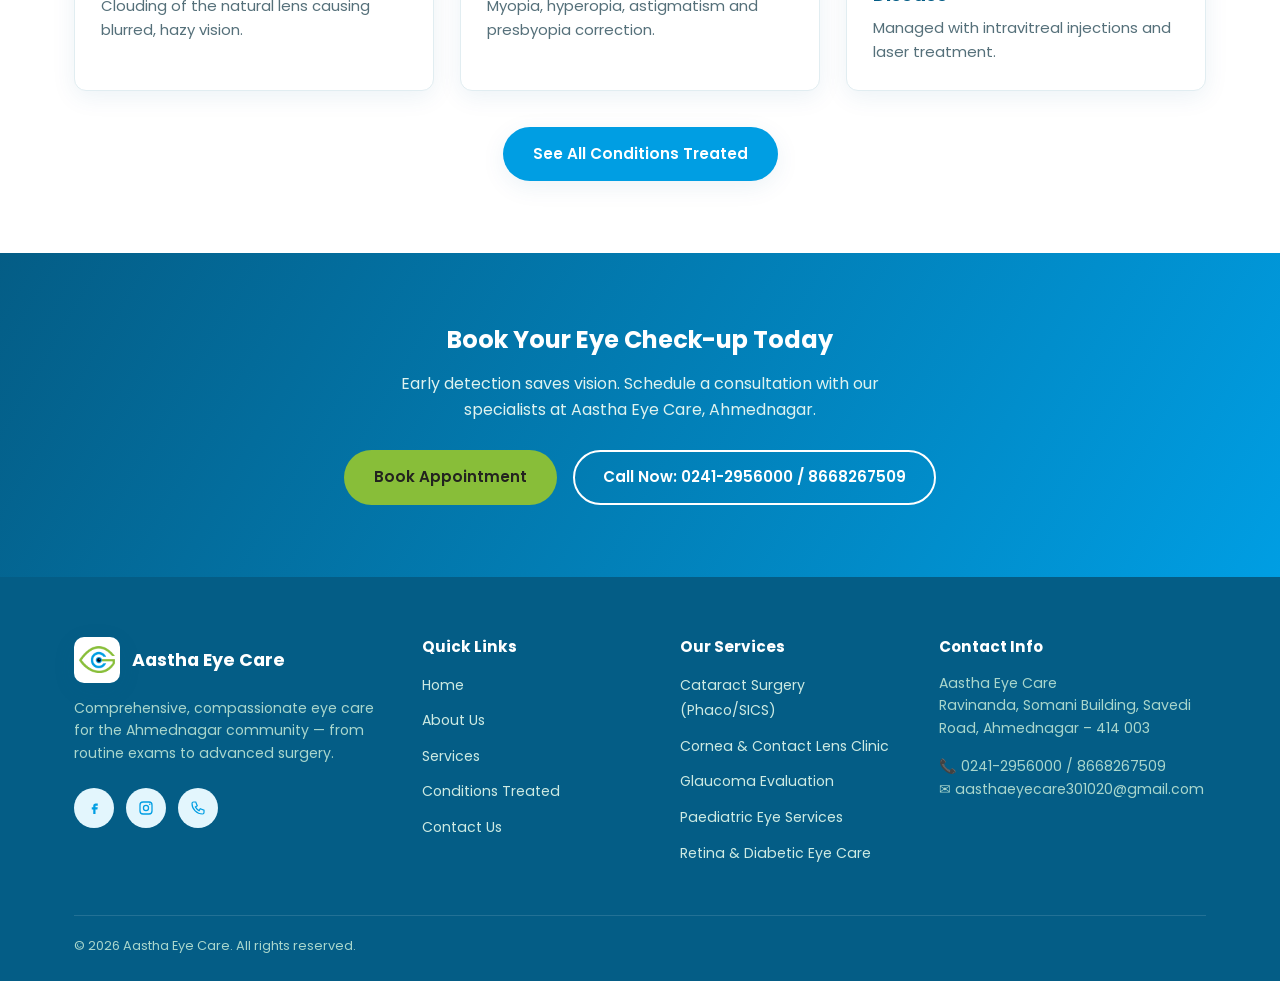
==== commit 9daac865: "Rebuild site content, logo and colors from the real clinic brochure Pull the clinic's own logo, bran" ====
--- a/aastha-eye-care/index.html
+++ b/aastha-eye-care/index.html
@@ -3,8 +3,8 @@
 <head>
 <meta charset="UTF-8" />
 <meta name="viewport" content="width=device-width, initial-scale=1.0" />
-<title>Aastha Eye Care | Best Eye Hospital in Ahilyanagar</title>
-<meta name="description" content="Aastha Eye Care, Ahilyanagar (Ahmednagar) — comprehensive eye examinations, cataract surgery, LASIK, glaucoma and retina care from a trusted local eye clinic." />
+<title>Aastha Eye Care | Eye Hospital in Ahmednagar</title>
+<meta name="description" content="Aastha Eye Care, Savedi Road, Ahmednagar — comprehensive eye examinations, cataract (Phaco/SICS) surgery, cornea, glaucoma, retina and paediatric eye care." />
 <link rel="preconnect" href="https://fonts.googleapis.com" />
 <link href="https://fonts.googleapis.com/css2?family=Poppins:wght@400;500;600;700&display=swap" rel="stylesheet" />
 <link rel="stylesheet" href="css/style.css" />
@@ -15,12 +15,12 @@
 <div class="topbar">
   <div class="container">
     <div class="topbar-links">
-      <span>📍 Savedi Road, Ahilyanagar (Ahmednagar), Maharashtra</span>
-      <span>🕐 Mon–Sat: 9:00 AM – 8:00 PM</span>
+      <span>📍 Savedi Road, Ahmednagar – 414 003</span>
+      <span>🕐 Mon–Sat: 10am–2pm &amp; 5–9pm</span>
     </div>
     <div class="topbar-links">
-      <a href="tel:+919876543210">📞 +91 98765 43210</a>
-      <a href="mailto:info@aasthaeyecare.in">✉ info@aasthaeyecare.in</a>
+      <a href="tel:+918668267509">📞 0241-2956000 / 8668267509</a>
+      <a href="mailto:aasthaeyecare301020@gmail.com">✉ aasthaeyecare301020@gmail.com</a>
     </div>
   </div>
 </div>
@@ -30,9 +30,9 @@
   <div class="container nav" id="mainNav">
     <a href="index.html" class="brand">
       <span class="brand-mark">
-        <svg viewBox="0 0 24 24" fill="none" xmlns="http://www.w3.org/2000/svg"><path d="M2 12C2 12 5.5 5 12 5C18.5 5 22 12 22 12C22 12 18.5 19 12 19C5.5 19 2 12 2 12Z" stroke="currentColor" stroke-width="1.8"/><circle cx="12" cy="12" r="3.2" stroke="currentColor" stroke-width="1.8"/></svg>
+        <img src="images/logo-icon.png" alt="Aastha Eye Care logo" />
       </span>
-      <span class="brand-text">Aastha Eye Care<small>Ahilyanagar</small></span>
+      <span class="brand-text">Aastha Eye Care<small>Ahmednagar</small></span>
     </a>
     <ul class="nav-links">
       <li><a href="index.html" class="active">Home</a></li>
@@ -42,7 +42,7 @@
       <li><a href="contact.html">Contact Us</a></li>
     </ul>
     <div class="nav-cta">
-      <a href="tel:+919876543210" class="btn btn-primary btn-sm">Book Appointment</a>
+      <a href="tel:+918668267509" class="btn btn-primary btn-sm">Book Appointment</a>
       <button class="nav-toggle" aria-label="Toggle navigation" aria-expanded="false">
         <span></span><span></span><span></span>
       </button>
@@ -54,22 +54,24 @@
 <section class="hero">
   <div class="container">
     <div class="hero-copy">
-      <div class="eyebrow" style="background:rgba(255,255,255,0.15); color:#fff;">Trusted Eye Care in Ahilyanagar</div>
+      <div class="eyebrow" style="background:rgba(255,255,255,0.15); color:#fff;">Trusted Eye Care in Ahmednagar</div>
       <h1>Clear Vision, Caring Hands — For Every Age</h1>
-      <p class="lead">Aastha Eye Care offers comprehensive eye examinations, advanced cataract &amp; LASIK surgery, and dedicated treatment for glaucoma, retina and pediatric eye conditions — all under one roof in Ahilyanagar.</p>
+      <p class="lead">Aastha Eye Care offers comprehensive eye examinations, cornea &amp; contact lens care, advanced cataract surgery, and dedicated treatment for glaucoma, retina and paediatric eye conditions — all under one roof on Savedi Road, Ahmednagar.</p>
       <div class="hero-actions">
         <a href="contact.html" class="btn btn-accent">Book an Appointment</a>
         <a href="services.html" class="btn btn-outline">Explore Services</a>
       </div>
       <div class="hero-stats">
-        <div><strong>15+ yrs</strong><span>Clinical Experience</span></div>
-        <div><strong>10,000+</strong><span>Patients Treated</span></div>
-        <div><strong>4.8★</strong><span>Google Rating</span></div>
+        <div><strong>2</strong><span>Expert Ophthalmologists</span></div>
+        <div><strong>10,000+</strong><span>Cataract Surgeries Performed</span></div>
+        <div><strong>9</strong><span>Diagnostic &amp; Surgical Facilities</span></div>
       </div>
     </div>
     <div class="hero-visual">
-      <div class="eye-graphic"></div>
-      <p class="hero-visual-caption">Modern diagnostic &amp; surgical eye care equipment</p>
+      <div class="hero-photo">
+        <img src="images/clinic-exterior.jpg" alt="Aastha Eye Care clinic, Savedi Road, Ahmednagar" />
+      </div>
+      <p class="hero-visual-caption">Our clinic on Savedi Road, Ahmednagar</p>
     </div>
   </div>
 </section>
@@ -135,11 +137,11 @@
       </div>
       <div class="info-card">
         <div class="icon-wrap">
-          <svg viewBox="0 0 24 24" fill="none" xmlns="http://www.w3.org/2000/svg"><path d="M4 12h16M14 6l6 6-6 6" stroke="currentColor" stroke-width="1.8" stroke-linecap="round" stroke-linejoin="round"/></svg>
-        </div>
-        <div class="info-body">
-          <h3>LASIK &amp; Refractive Surgery</h3>
-          <p>Bladeless LASIK to help you say goodbye to glasses and lenses.</p>
+          <svg viewBox="0 0 24 24" fill="none" xmlns="http://www.w3.org/2000/svg"><circle cx="12" cy="12" r="7" stroke="currentColor" stroke-width="1.8"/><circle cx="12" cy="12" r="2.4" stroke="currentColor" stroke-width="1.8"/></svg>
+        </div>
+        <div class="info-body">
+          <h3>Cornea &amp; Contact Lens Clinic</h3>
+          <p>Diagnosis of corneal conditions plus contact lens fitting and trial.</p>
         </div>
       </div>
       <div class="info-card">
@@ -172,10 +174,10 @@
         <svg class="google-g" viewBox="0 0 48 48"><path fill="#FFC107" d="M43.6 20.5H42V20H24v8h11.3C33.7 32.7 29.3 36 24 36c-6.6 0-12-5.4-12-12s5.4-12 12-12c3.1 0 5.9 1.2 8 3.1l5.7-5.7C34.6 6.1 29.6 4 24 4 12.9 4 4 12.9 4 24s8.9 20 20 20 20-8.9 20-20c0-1.3-.1-2.7-.4-3.5z"/><path fill="#FF3D00" d="M6.3 14.7l6.6 4.8C14.6 15.9 18.9 13 24 13c3.1 0 5.9 1.2 8 3.1l5.7-5.7C34.6 6.1 29.6 4 24 4c-7.7 0-14.4 4.4-17.7 10.7z"/><path fill="#4CAF50" d="M24 44c5.5 0 10.4-1.8 14.3-5l-6.6-5.4C29.6 35.4 26.9 36 24 36c-5.2 0-9.6-3.3-11.3-7.9l-6.6 5.1C9.5 39.6 16.2 44 24 44z"/><path fill="#1976D2" d="M43.6 20.5H42V20H24v8h11.3c-.8 2.3-2.3 4.3-4.2 5.6l6.6 5.4C39.9 37 44 31 44 24c0-1.3-.1-2.7-.4-3.5z"/></svg>
         <div class="review-score">
           <span><strong>4.8</strong><span class="stars">★★★★★</span></span>
-          <p>Based on Google Reviews — Aastha Eye Care, Ahilyanagar</p>
-        </div>
-      </div>
-      <a href="https://www.google.com/search?q=Aastha+Eye+Care+Ahilyanagar+reviews" target="_blank" rel="noopener" class="btn btn-primary btn-sm">Read All Reviews on Google</a>
+          <p>Based on Google Reviews — Aastha Eye Care, Ahmednagar</p>
+        </div>
+      </div>
+      <a href="https://www.google.com/search?q=Aastha+Eye+Care+Ahmednagar+reviews" target="_blank" rel="noopener" class="btn btn-primary btn-sm">Read All Reviews on Google</a>
     </div>
 
     <div class="review-track">
@@ -210,7 +212,7 @@
           </div>
         </div>
         <span class="stars">★★★★★</span>
-        <p>Got my LASIK done here. Honest advice, fair pricing and great post-op care.</p>
+        <p>Got my cataract surgery done here. Honest advice, fair pricing and great post-op care.</p>
       </div>
       <div class="review-card">
         <div class="review-card-top">
@@ -257,11 +259,11 @@
       </div>
       <div class="info-card">
         <div class="icon-wrap">
-          <svg viewBox="0 0 24 24" fill="none" xmlns="http://www.w3.org/2000/svg"><path d="M12 20s-6-3.5-9-8c0 0 2-6 9-6s9 6 9 6c-3 4.5-9 8-9 8z" stroke="currentColor" stroke-width="1.8"/></svg>
-        </div>
-        <div class="info-body">
-          <h3>Dry Eye Syndrome</h3>
-          <p>Persistent irritation, redness and discomfort in the eyes.</p>
+          <svg viewBox="0 0 24 24" fill="none" xmlns="http://www.w3.org/2000/svg"><path d="M12 21s-7-4.35-9.5-8.5C.7 8.6 2.4 5 6 5c2 0 3.4 1.1 4 2.2C10.6 6.1 12 5 14 5c3.6 0 5.3 3.6 3.5 7.5C19 16.65 12 21 12 21z" stroke="currentColor" stroke-width="1.8"/></svg>
+        </div>
+        <div class="info-body">
+          <h3>Diabetic Retinopathy &amp; Retinal Disease</h3>
+          <p>Managed with intravitreal injections and laser treatment.</p>
         </div>
       </div>
     </div>
@@ -275,10 +277,10 @@
 <section class="cta-band">
   <div class="container">
     <h2>Book Your Eye Check-up Today</h2>
-    <p>Early detection saves vision. Schedule a consultation with our specialists at Aastha Eye Care, Ahilyanagar.</p>
+    <p>Early detection saves vision. Schedule a consultation with our specialists at Aastha Eye Care, Ahmednagar.</p>
     <div class="cta-actions">
       <a href="contact.html" class="btn btn-accent">Book Appointment</a>
-      <a href="tel:+919876543210" class="btn btn-outline">Call Now: +91 98765 43210</a>
+      <a href="tel:+918668267509" class="btn btn-outline">Call Now: 0241-2956000 / 8668267509</a>
     </div>
   </div>
 </section>
@@ -290,15 +292,15 @@
       <div>
         <div class="footer-brand">
           <span class="brand-mark">
-            <svg viewBox="0 0 24 24" fill="none" xmlns="http://www.w3.org/2000/svg"><path d="M2 12C2 12 5.5 5 12 5C18.5 5 22 12 22 12C22 12 18.5 19 12 19C5.5 19 2 12 2 12Z" stroke="currentColor" stroke-width="1.8"/><circle cx="12" cy="12" r="3.2" stroke="currentColor" stroke-width="1.8"/></svg>
+            <img src="images/logo-icon.png" alt="Aastha Eye Care logo" />
           </span>
           Aastha Eye Care
         </div>
-        <p>Comprehensive, compassionate eye care for the Ahilyanagar community — from routine exams to advanced surgery.</p>
+        <p>Comprehensive, compassionate eye care for the Ahmednagar community — from routine exams to advanced surgery.</p>
         <div class="social-row">
           <a href="#" aria-label="Facebook"><svg viewBox="0 0 24 24" fill="none" xmlns="http://www.w3.org/2000/svg"><path d="M14 9h3V6h-3c-1.7 0-3 1.3-3 3v2H9v3h2v6h3v-6h2.5l.5-3H14V9z" fill="currentColor"/></svg></a>
           <a href="#" aria-label="Instagram"><svg viewBox="0 0 24 24" fill="none" xmlns="http://www.w3.org/2000/svg"><rect x="4" y="4" width="16" height="16" rx="4" stroke="currentColor" stroke-width="1.7"/><circle cx="12" cy="12" r="3.4" stroke="currentColor" stroke-width="1.7"/><circle cx="17" cy="7" r="1" fill="currentColor"/></svg></a>
-          <a href="tel:+919876543210" aria-label="Call"><svg viewBox="0 0 24 24" fill="none" xmlns="http://www.w3.org/2000/svg"><path d="M6 4h3l2 5-2.5 1.5a12 12 0 0 0 5 5L15 13l5 2v3a2 2 0 0 1-2 2C10.5 20 4 13.5 4 6a2 2 0 0 1 2-2z" stroke="currentColor" stroke-width="1.6"/></svg></a>
+          <a href="tel:+918668267509" aria-label="Call"><svg viewBox="0 0 24 24" fill="none" xmlns="http://www.w3.org/2000/svg"><path d="M6 4h3l2 5-2.5 1.5a12 12 0 0 0 5 5L15 13l5 2v3a2 2 0 0 1-2 2C10.5 20 4 13.5 4 6a2 2 0 0 1 2-2z" stroke="currentColor" stroke-width="1.6"/></svg></a>
         </div>
       </div>
       <div>
@@ -314,17 +316,17 @@
       <div>
         <h4>Our Services</h4>
         <ul>
-          <li><a href="services.html">Cataract Surgery</a></li>
-          <li><a href="services.html">LASIK Surgery</a></li>
-          <li><a href="services.html">Glaucoma Care</a></li>
-          <li><a href="services.html">Pediatric Eye Care</a></li>
-          <li><a href="services.html">Contact Lens Clinic</a></li>
+          <li><a href="services.html">Cataract Surgery (Phaco/SICS)</a></li>
+          <li><a href="services.html">Cornea &amp; Contact Lens Clinic</a></li>
+          <li><a href="services.html">Glaucoma Evaluation</a></li>
+          <li><a href="services.html">Paediatric Eye Services</a></li>
+          <li><a href="services.html">Retina &amp; Diabetic Eye Care</a></li>
         </ul>
       </div>
       <div>
         <h4>Contact Info</h4>
-        <p>Aastha Eye Care<br />Savedi Road, Ahilyanagar (Ahmednagar), Maharashtra – 414003</p>
-        <p>📞 +91 98765 43210<br />✉ info@aasthaeyecare.in</p>
+        <p>Aastha Eye Care<br />Ravinanda, Somani Building, Savedi Road, Ahmednagar – 414 003</p>
+        <p>📞 0241-2956000 / 8668267509<br />✉ aasthaeyecare301020@gmail.com</p>
       </div>
     </div>
     <div class="footer-bottom">
--- a/aastha-eye-care/css/style.css
+++ b/aastha-eye-care/css/style.css
@@ -3,18 +3,23 @@
    =========================================================== */
 
 :root {
-  --primary: #0b6e63;
-  --primary-dark: #084f47;
-  --primary-light: #e6f3f1;
-  --accent: #f2a900;
-  --text: #1f2937;
-  --text-light: #5b6b73;
+  /* Brand palette sampled directly from the Aastha Eye Care logo & brochure */
+  --primary: #009ee3;        /* brand cyan-blue (logo ring, section headers) */
+  --primary-dark: #045d86;   /* deepened blue for gradients / footer */
+  --primary-light: #e3f6fd;  /* light blue tint for pills, card accents */
+  --green: #88be39;          /* brand green (logo eye outline) */
+  --green-dark: #6c9c2b;
+  --green-light: #eef6e2;    /* light green tint */
+  --accent: #88be39;         /* buttons / CTAs use brand green */
+  --accent-orange: #ef7c00;  /* brochure's surgery-highlight / award orange */
+  --text: #16232b;
+  --text-light: #55707a;
   --bg: #ffffff;
-  --bg-alt: #f6faf9;
-  --border: #e2e8e6;
+  --bg-alt: #f5fafc;
+  --border: #e1edf1;
   --radius: 12px;
-  --shadow: 0 6px 24px rgba(11, 110, 99, 0.08);
-  --shadow-strong: 0 10px 32px rgba(11, 110, 99, 0.16);
+  --shadow: 0 6px 24px rgba(0, 93, 134, 0.08);
+  --shadow-strong: 0 10px 32px rgba(0, 93, 134, 0.16);
   --max-width: 1180px;
 }
 
@@ -214,18 +219,21 @@
 .brand-mark {
   width: 46px;
   height: 46px;
-  border-radius: 50%;
-  background: linear-gradient(135deg, var(--primary), #0f9a8a);
+  border-radius: 10px;
+  background: #ffffff;
+  border: 1px solid var(--border);
+  box-shadow: var(--shadow);
   display: flex;
   align-items: center;
   justify-content: center;
-  color: #fff;
   flex-shrink: 0;
-}
-
-.brand-mark svg {
-  width: 26px;
-  height: 26px;
+  padding: 5px;
+}
+
+.brand-mark img {
+  width: 100%;
+  height: 100%;
+  object-fit: contain;
 }
 
 .brand-text small {
@@ -291,7 +299,7 @@
 
 /* -------------------- Hero -------------------- */
 .hero {
-  background: linear-gradient(120deg, var(--primary-dark), var(--primary) 55%, #0f9a8a);
+  background: linear-gradient(120deg, var(--primary-dark), var(--primary) 55%, var(--green));
   color: #fff;
   position: relative;
   overflow: hidden;
@@ -355,7 +363,7 @@
   width: 100%;
   aspect-ratio: 4 / 3;
   border-radius: 16px;
-  background: radial-gradient(circle at 50% 50%, #ffffff 0%, #cdeee7 34%, #0f9a8a 35%, #084f47 100%);
+  background: radial-gradient(circle at 50% 50%, #ffffff 0%, #d7f0fb 34%, var(--green) 35%, var(--primary-dark) 100%);
   position: relative;
   display: flex;
   align-items: center;
@@ -369,6 +377,20 @@
   background: #08201c;
   border-radius: 50%;
   box-shadow: 0 0 0 10px rgba(255, 255, 255, 0.15);
+}
+
+.hero-visual .hero-photo {
+  width: 100%;
+  aspect-ratio: 4 / 3;
+  border-radius: 16px;
+  overflow: hidden;
+}
+
+.hero-visual .hero-photo img {
+  width: 100%;
+  height: 100%;
+  object-fit: cover;
+  display: block;
 }
 
 .hero-visual-caption {
@@ -529,7 +551,7 @@
 }
 
 .stars {
-  color: var(--accent);
+  color: var(--accent-orange);
   letter-spacing: 2px;
   font-size: 1.05rem;
 }
@@ -630,7 +652,7 @@
 
 /* -------------------- Page header (inner pages) -------------------- */
 .page-header {
-  background: linear-gradient(120deg, var(--primary-dark), var(--primary) 60%, #0f9a8a);
+  background: linear-gradient(120deg, var(--primary-dark), var(--primary) 60%, var(--green));
   color: #fff;
   padding: 64px 0 56px;
   text-align: center;
@@ -660,7 +682,7 @@
 }
 
 .about-photo {
-  background: linear-gradient(135deg, var(--primary-light), #d8f0ea);
+  background: linear-gradient(135deg, var(--primary-light), var(--green-light));
   border-radius: 20px;
   padding: 30px;
   border: 1px solid var(--border);
@@ -669,7 +691,7 @@
 .about-photo-inner {
   border-radius: 14px;
   aspect-ratio: 4/5;
-  background: radial-gradient(circle at 50% 40%, #ffffff 0%, #bfe6dd 40%, #0f9a8a 68%, #084f47 100%);
+  background: radial-gradient(circle at 50% 40%, #ffffff 0%, #c9e8f8 40%, var(--green) 68%, var(--primary-dark) 100%);
   display: flex;
   align-items: center;
   justify-content: center;
@@ -738,7 +760,7 @@
 
 .team-photo {
   aspect-ratio: 1;
-  background: linear-gradient(135deg, var(--primary-light), #d8f0ea);
+  background: linear-gradient(135deg, var(--primary-light), var(--green-light));
   display: flex;
   align-items: center;
   justify-content: center;
@@ -782,6 +804,21 @@
 
 .doctor-block-head {
   margin-bottom: 18px;
+}
+
+.doctor-block-head-photo {
+  display: flex;
+  align-items: center;
+  gap: 20px;
+}
+
+.doctor-portrait {
+  width: 84px;
+  height: 84px;
+  border-radius: 50%;
+  object-fit: cover;
+  border: 3px solid var(--primary-light);
+  flex-shrink: 0;
 }
 
 .doctor-block-head h3 {
@@ -837,8 +874,8 @@
 
 .doctor-highlight {
   margin-top: 22px;
-  background: #fff6e8;
-  border: 1px solid #f2d9a3;
+  background: #fff3e6;
+  border: 1px solid #f7c98a;
   border-radius: var(--radius);
   padding: 16px 22px;
   font-weight: 600;
@@ -951,8 +988,8 @@
   justify-content: space-between;
   flex-wrap: wrap;
   gap: 18px;
-  background: #fff6e8;
-  border: 1px solid #f2d9a3;
+  background: #fff3e6;
+  border: 1px solid #f7c98a;
   border-radius: var(--radius);
   padding: 24px 28px;
 }
@@ -1179,7 +1216,8 @@
 }
 
 .footer-brand .brand-mark {
-  background: rgba(255, 255, 255, 0.15);
+  background: #ffffff;
+  border: none;
 }
 
 footer h4 {
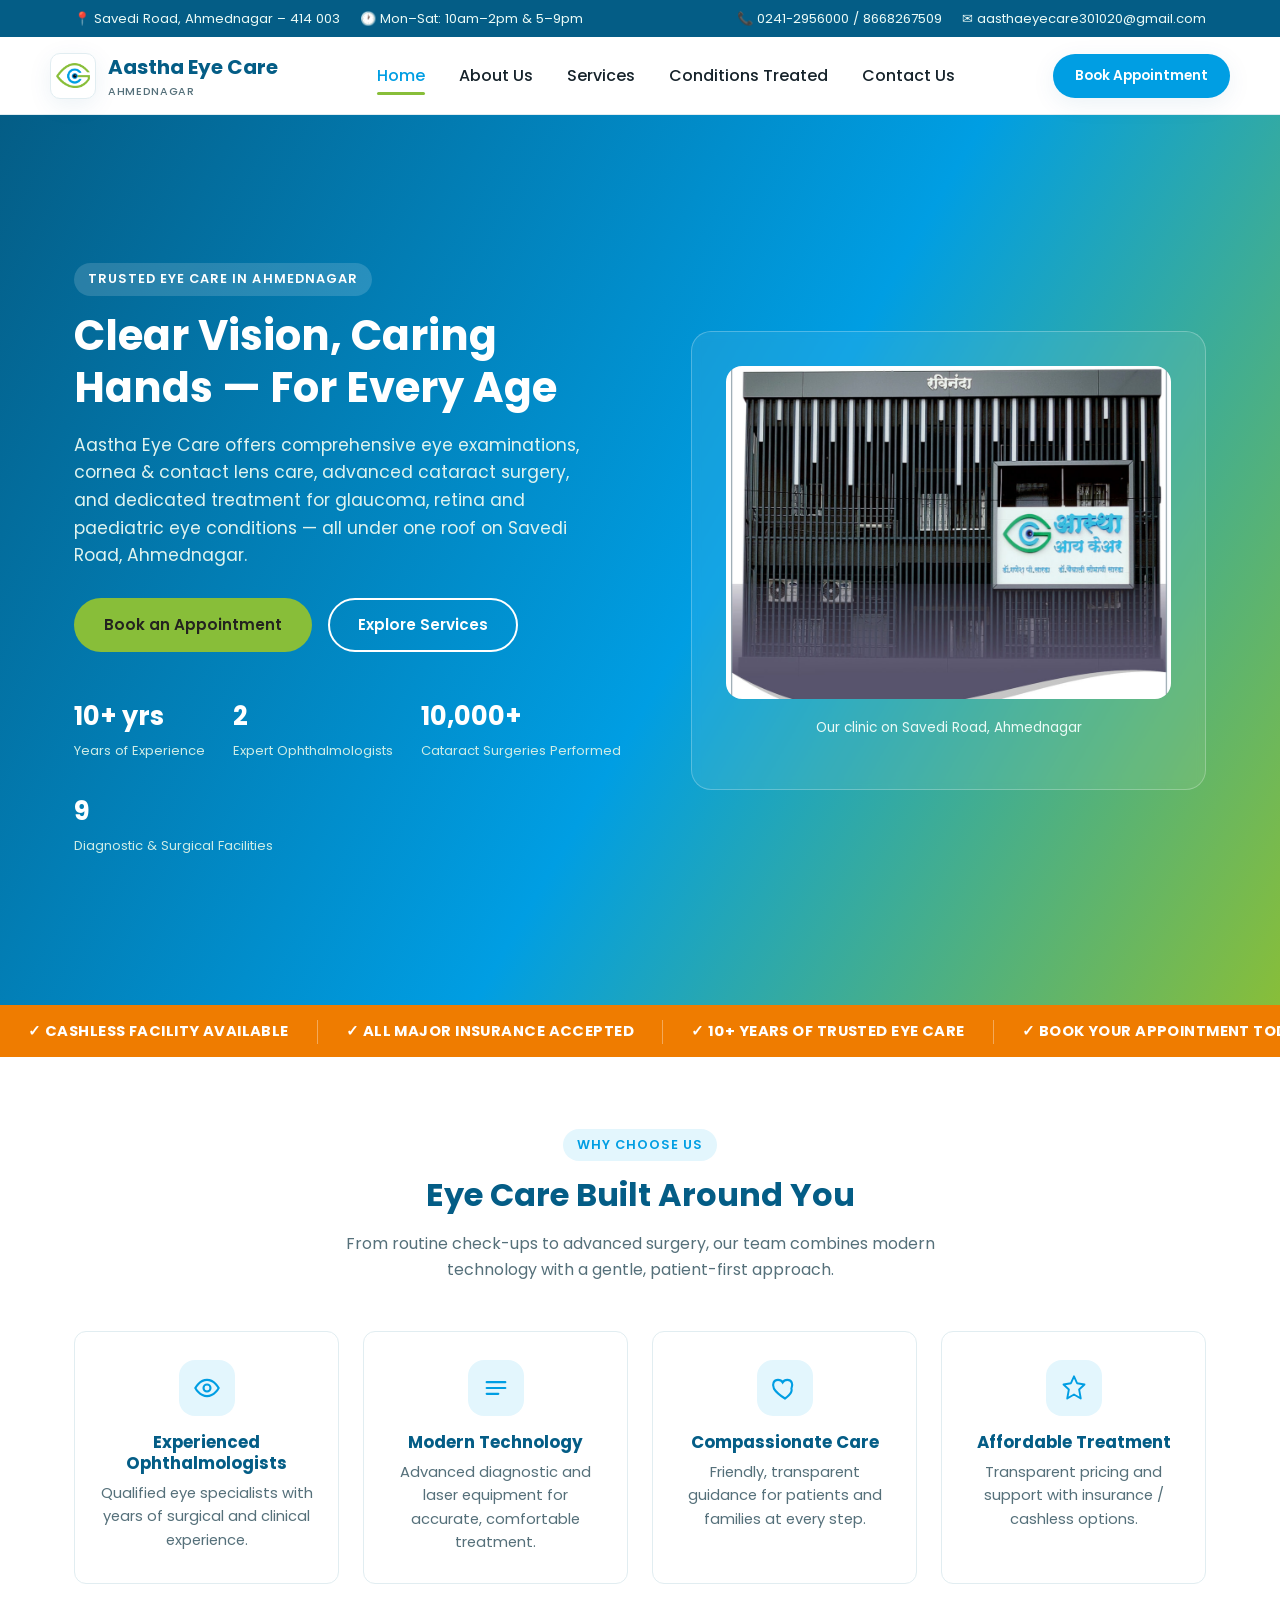
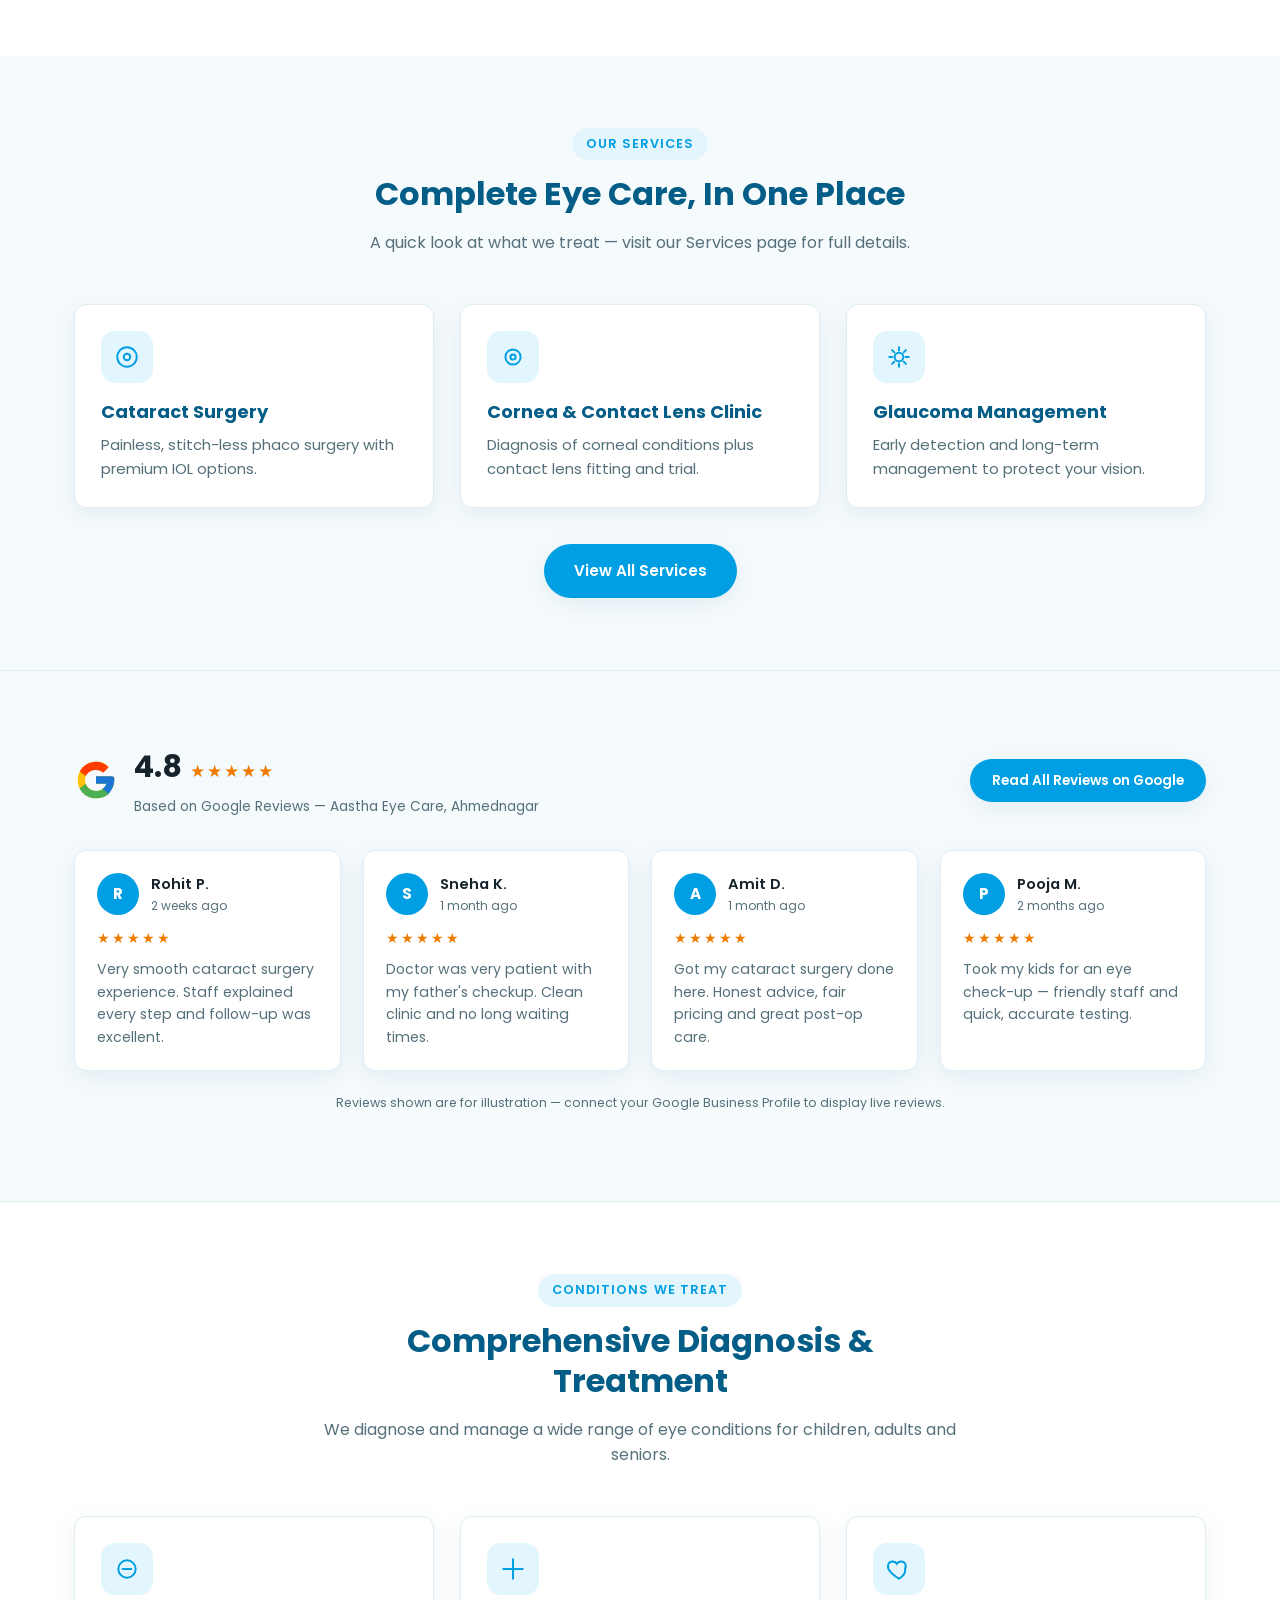
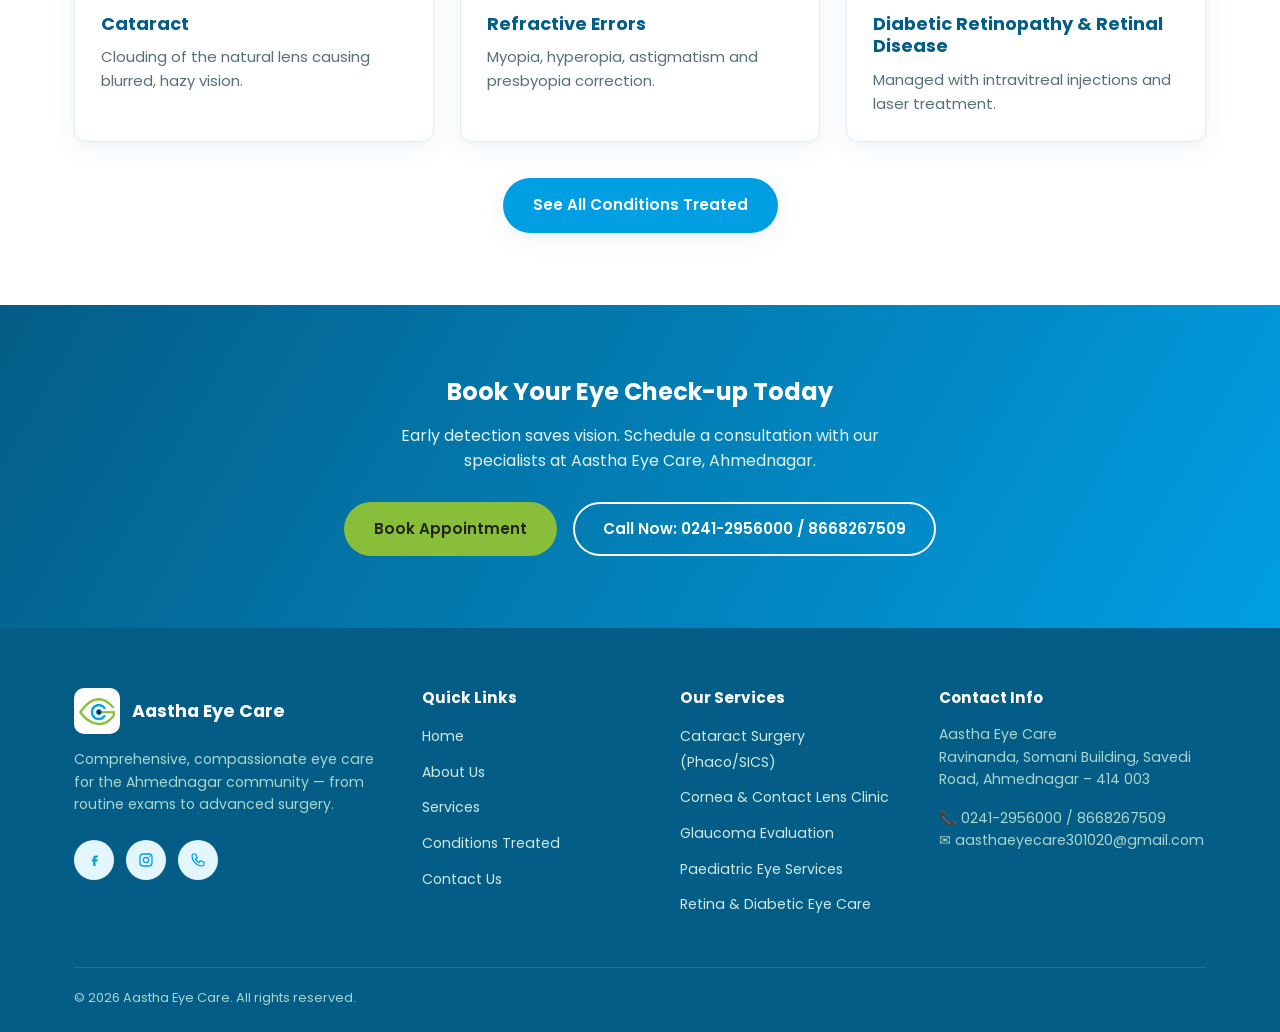
==== commit ecd26078: "Add 10+ years experience stat and cashless/insurance marquee banner Add a "10+ yrs" stat to the home" ====
--- a/aastha-eye-care/index.html
+++ b/aastha-eye-care/index.html
@@ -62,6 +62,7 @@
         <a href="services.html" class="btn btn-outline">Explore Services</a>
       </div>
       <div class="hero-stats">
+        <div><strong>10+ yrs</strong><span>Years of Experience</span></div>
         <div><strong>2</strong><span>Expert Ophthalmologists</span></div>
         <div><strong>10,000+</strong><span>Cataract Surgeries Performed</span></div>
         <div><strong>9</strong><span>Diagnostic &amp; Surgical Facilities</span></div>
@@ -75,6 +76,24 @@
     </div>
   </div>
 </section>
+
+<!-- ============ MARQUEE STRIP ============ -->
+<div class="marquee-strip" role="img" aria-label="All cashless and insurance facilities are available. 10+ years of experience.">
+  <div class="marquee-track" aria-hidden="true">
+    <div class="marquee-group">
+      <span>✓ Cashless Facility Available</span>
+      <span>✓ All Major Insurance Accepted</span>
+      <span>✓ 10+ Years of Trusted Eye Care</span>
+      <span>✓ Book Your Appointment Today</span>
+    </div>
+    <div class="marquee-group">
+      <span>✓ Cashless Facility Available</span>
+      <span>✓ All Major Insurance Accepted</span>
+      <span>✓ 10+ Years of Trusted Eye Care</span>
+      <span>✓ Book Your Appointment Today</span>
+    </div>
+  </div>
+</div>
 
 <!-- ============ HIGHLIGHTS ============ -->
 <section>
--- a/aastha-eye-care/css/style.css
+++ b/aastha-eye-care/css/style.css
@@ -400,6 +400,54 @@
   font-size: 0.85rem;
 }
 
+/* -------------------- Marquee strip -------------------- */
+.marquee-strip {
+  background: var(--accent-orange);
+  overflow: hidden;
+  padding: 13px 0;
+  white-space: nowrap;
+}
+
+.marquee-track {
+  display: inline-flex;
+  width: max-content;
+  animation: marquee-scroll 26s linear infinite;
+}
+
+.marquee-group {
+  display: inline-flex;
+  align-items: center;
+  flex-shrink: 0;
+}
+
+.marquee-track span {
+  display: inline-flex;
+  align-items: center;
+  gap: 10px;
+  color: #fff;
+  font-weight: 700;
+  font-size: 0.92rem;
+  letter-spacing: 0.03em;
+  text-transform: uppercase;
+  padding: 0 28px;
+  border-right: 1px solid rgba(255, 255, 255, 0.35);
+}
+
+@keyframes marquee-scroll {
+  from {
+    transform: translateX(0);
+  }
+  to {
+    transform: translateX(-50%);
+  }
+}
+
+@media (prefers-reduced-motion: reduce) {
+  .marquee-track {
+    animation: none;
+  }
+}
+
 /* -------------------- Highlights / features -------------------- */
 .features-grid {
   display: grid;
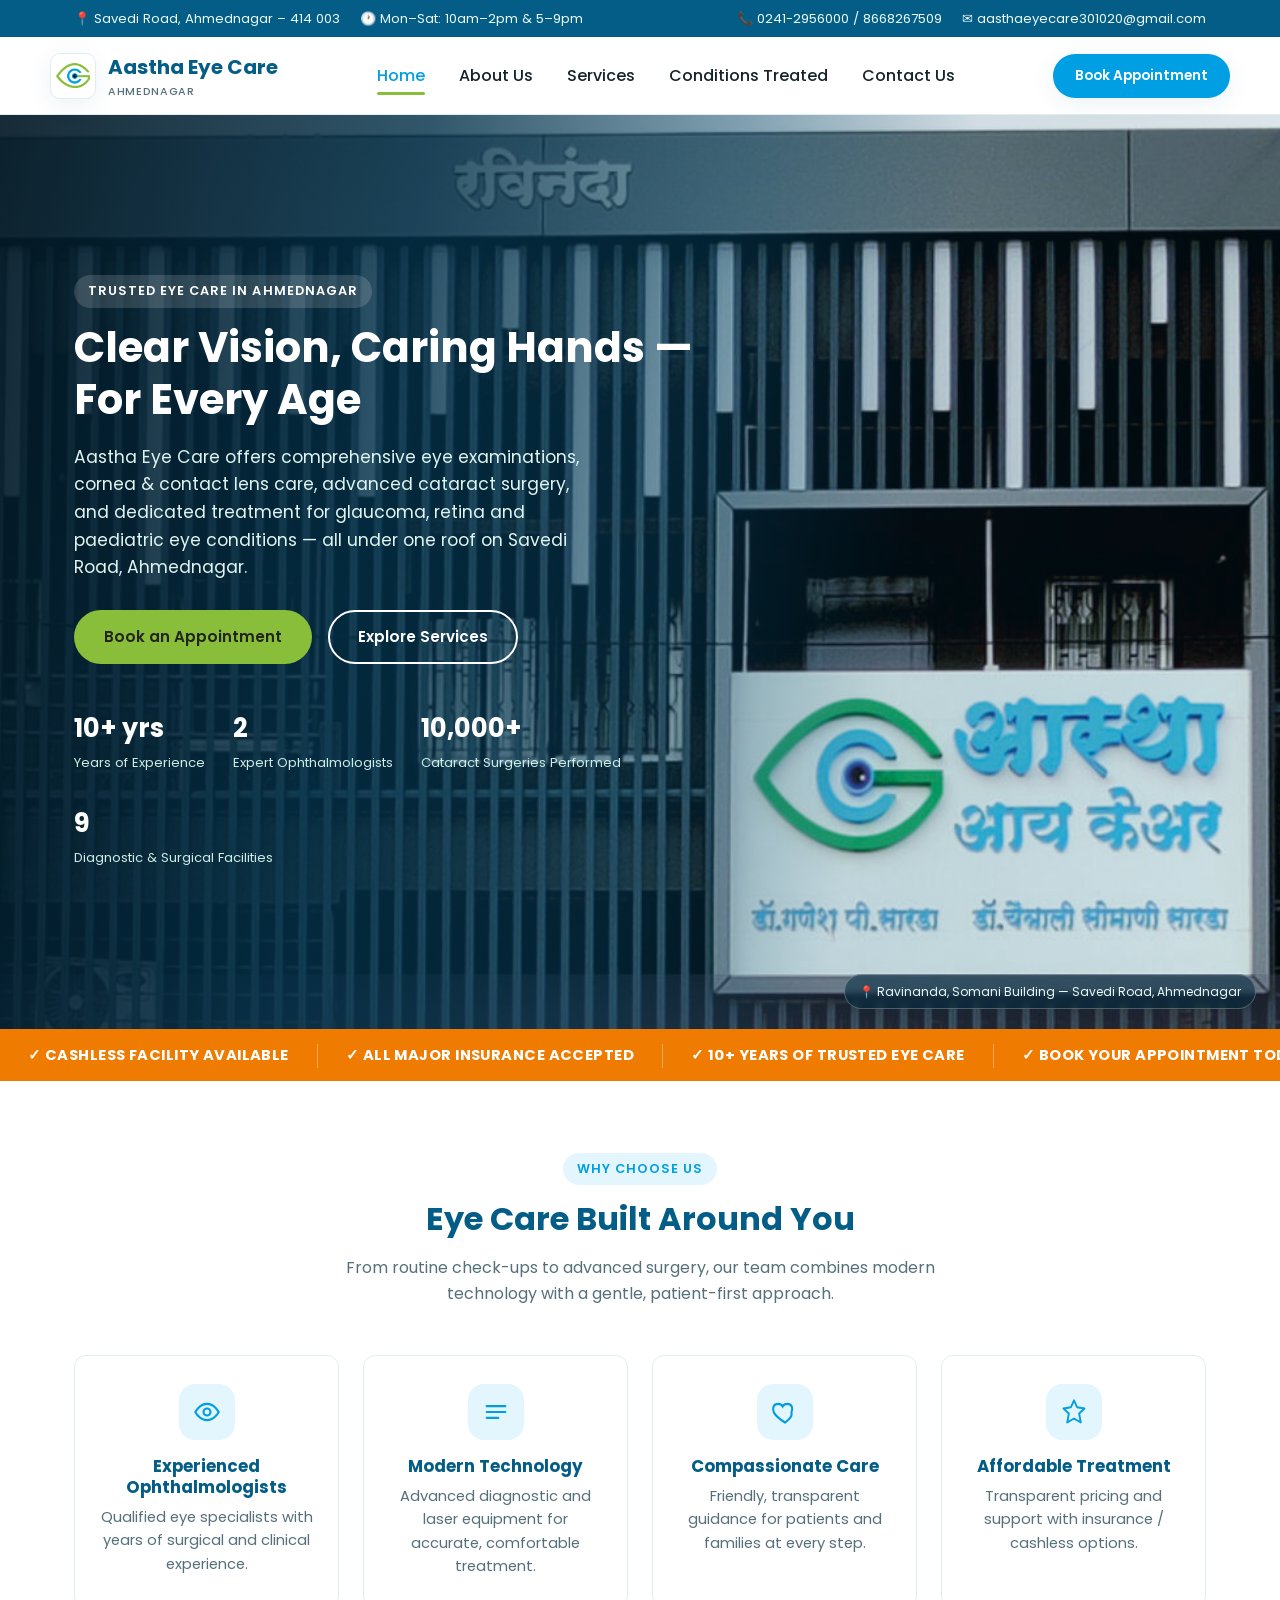
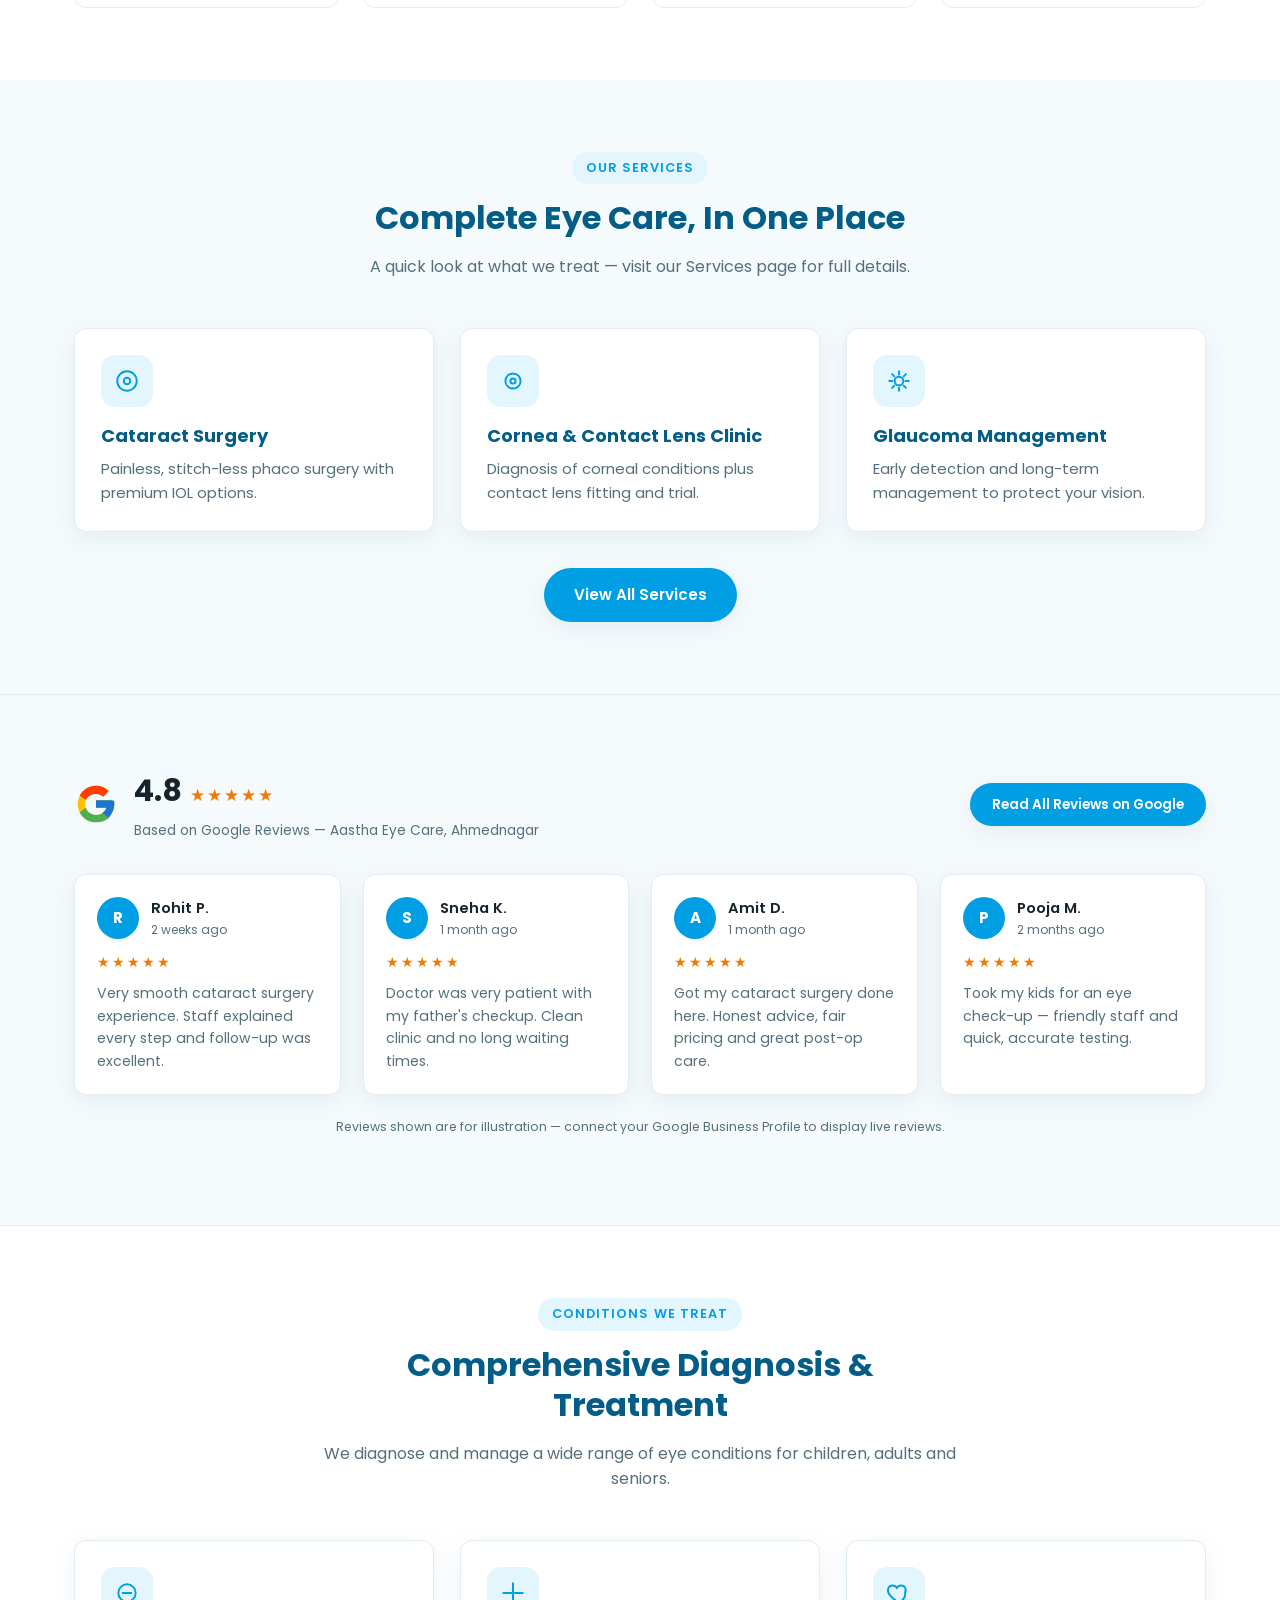
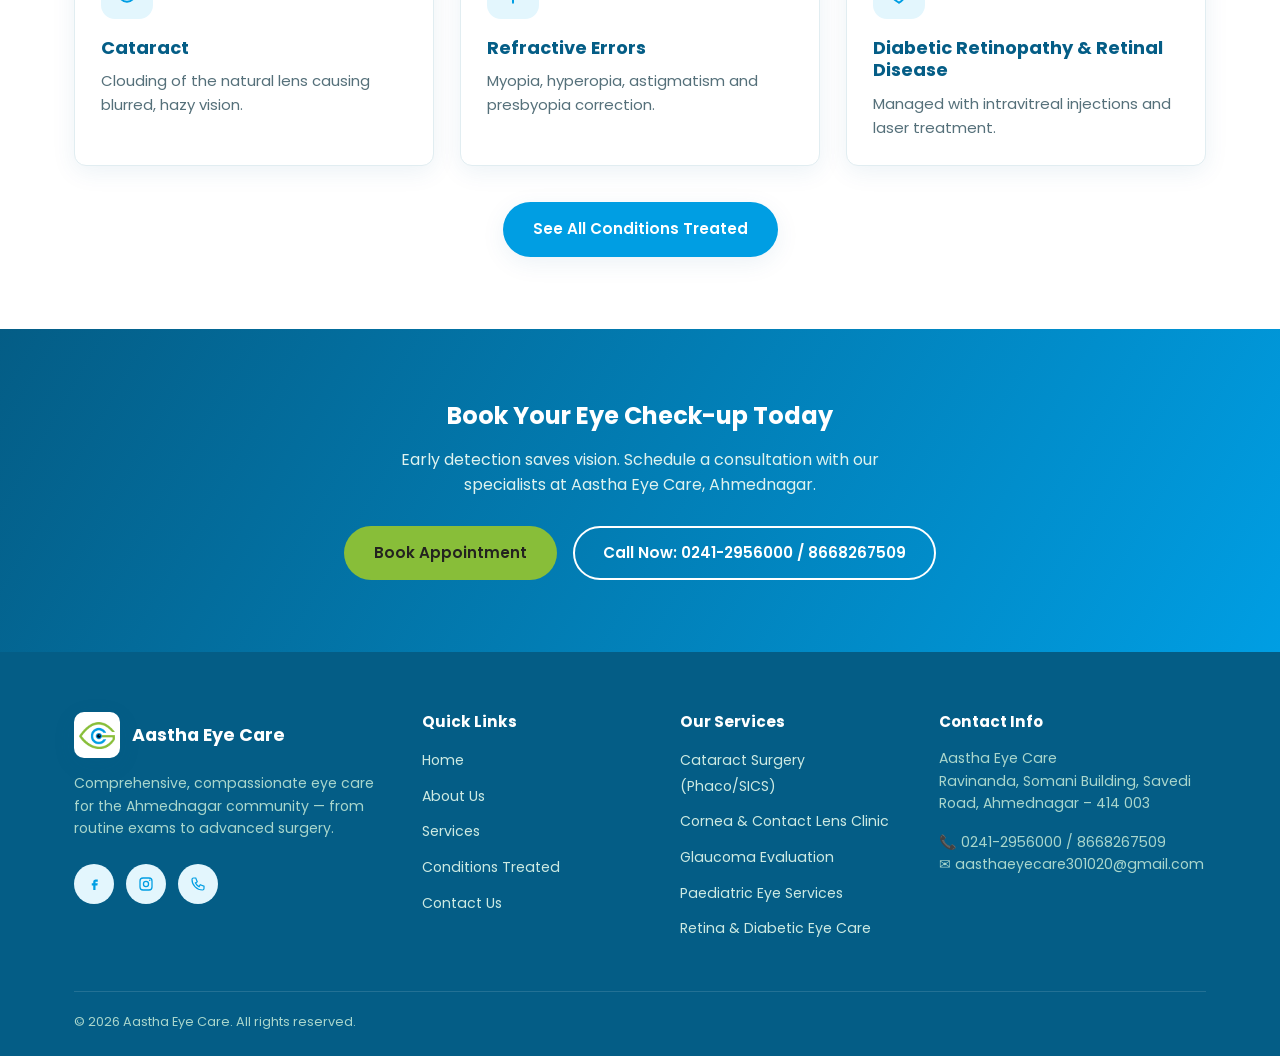
==== commit b77b8212: "Use the Ravinanda building photo as the home page hero background Replace the hero's flat brand grad" ====
--- a/aastha-eye-care/index.html
+++ b/aastha-eye-care/index.html
@@ -68,12 +68,7 @@
         <div><strong>9</strong><span>Diagnostic &amp; Surgical Facilities</span></div>
       </div>
     </div>
-    <div class="hero-visual">
-      <div class="hero-photo">
-        <img src="images/clinic-exterior.jpg" alt="Aastha Eye Care clinic, Savedi Road, Ahmednagar" />
-      </div>
-      <p class="hero-visual-caption">Our clinic on Savedi Road, Ahmednagar</p>
-    </div>
+    <span class="hero-credit">📍 Ravinanda, Somani Building — Savedi Road, Ahmednagar</span>
   </div>
 </section>
 
--- a/aastha-eye-care/css/style.css
+++ b/aastha-eye-care/css/style.css
@@ -299,19 +299,30 @@
 
 /* -------------------- Hero -------------------- */
 .hero {
-  background: linear-gradient(120deg, var(--primary-dark), var(--primary) 55%, var(--green));
+  background-image: linear-gradient(
+      100deg,
+      rgba(3, 25, 38, 0.92) 0%,
+      rgba(4, 50, 75, 0.82) 30%,
+      rgba(4, 68, 100, 0.5) 52%,
+      rgba(4, 68, 100, 0.18) 68%,
+      rgba(4, 68, 100, 0.12) 100%
+    ),
+    url("../images/clinic-exterior-hero.jpg");
+  background-size: cover;
+  background-position: 68% 25%;
+  background-repeat: no-repeat;
   color: #fff;
   position: relative;
   overflow: hidden;
 }
 
 .hero .container {
-  display: grid;
-  grid-template-columns: 1.05fr 0.95fr;
-  gap: 48px;
-  align-items: center;
-  padding-top: 76px;
-  padding-bottom: 76px;
+  padding-top: 88px;
+  padding-bottom: 88px;
+}
+
+.hero-copy {
+  max-width: 640px;
 }
 
 .hero h1 {
@@ -351,53 +362,20 @@
   color: #cdece6;
 }
 
-.hero-visual {
-  background: rgba(255, 255, 255, 0.08);
+.hero-credit {
+  position: absolute;
+  right: 24px;
+  bottom: 20px;
+  display: inline-flex;
+  align-items: center;
+  gap: 6px;
+  background: rgba(4, 44, 66, 0.55);
   border: 1px solid rgba(255, 255, 255, 0.25);
-  border-radius: 20px;
-  padding: 34px;
-  backdrop-filter: blur(4px);
-}
-
-.hero-visual .eye-graphic {
-  width: 100%;
-  aspect-ratio: 4 / 3;
-  border-radius: 16px;
-  background: radial-gradient(circle at 50% 50%, #ffffff 0%, #d7f0fb 34%, var(--green) 35%, var(--primary-dark) 100%);
-  position: relative;
-  display: flex;
-  align-items: center;
-  justify-content: center;
-}
-
-.hero-visual .eye-graphic::before {
-  content: "";
-  width: 22%;
-  aspect-ratio: 1;
-  background: #08201c;
-  border-radius: 50%;
-  box-shadow: 0 0 0 10px rgba(255, 255, 255, 0.15);
-}
-
-.hero-visual .hero-photo {
-  width: 100%;
-  aspect-ratio: 4 / 3;
-  border-radius: 16px;
-  overflow: hidden;
-}
-
-.hero-visual .hero-photo img {
-  width: 100%;
-  height: 100%;
-  object-fit: cover;
-  display: block;
-}
-
-.hero-visual-caption {
-  margin-top: 18px;
-  text-align: center;
+  backdrop-filter: blur(3px);
   color: #eafaf6;
-  font-size: 0.85rem;
+  font-size: 0.75rem;
+  padding: 7px 14px;
+  border-radius: 999px;
 }
 
 /* -------------------- Marquee strip -------------------- */
@@ -1305,7 +1283,6 @@
 
 /* -------------------- Responsive -------------------- */
 @media (max-width: 960px) {
-  .hero .container,
   .about-grid,
   .contact-grid {
     grid-template-columns: 1fr;
@@ -1358,6 +1335,11 @@
     font-size: 2rem;
   }
 
+  .hero-credit {
+    position: static;
+    margin-top: 28px;
+  }
+
   .features-grid,
   .card-grid,
   .review-track,
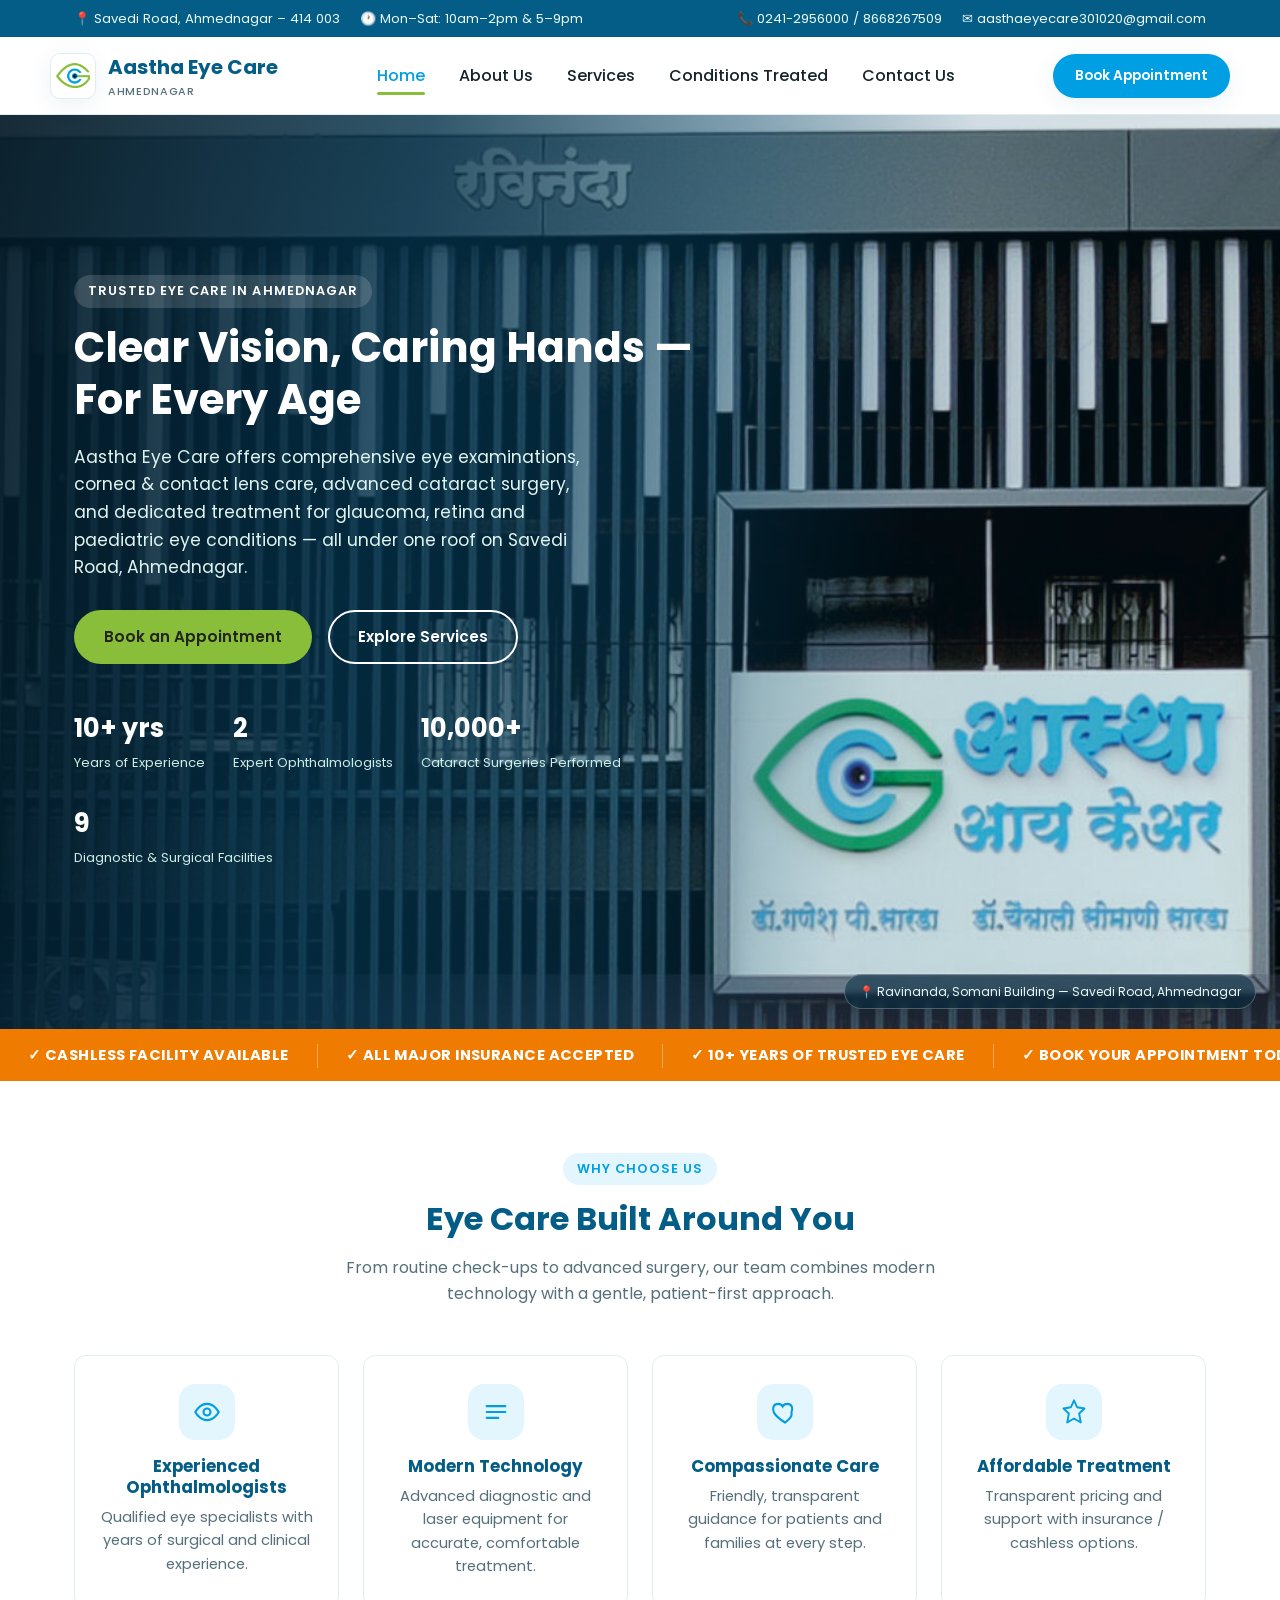
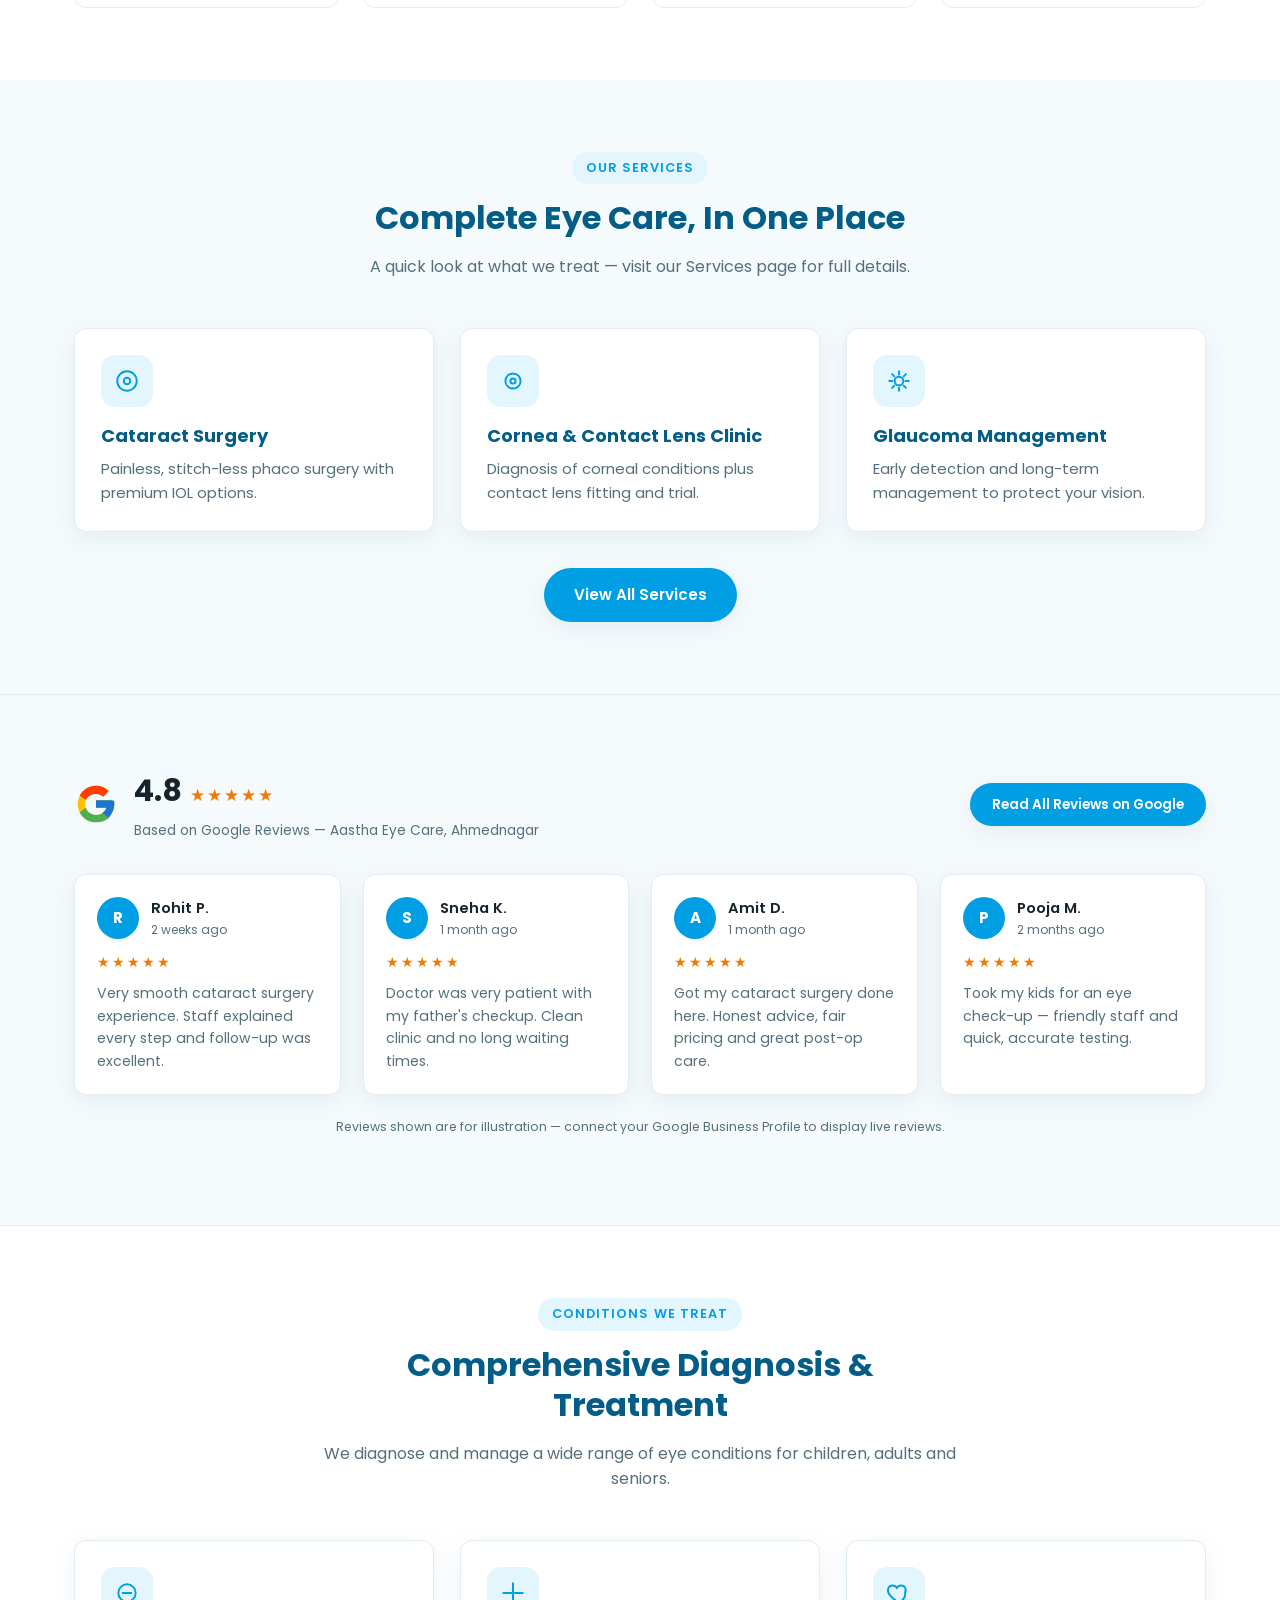
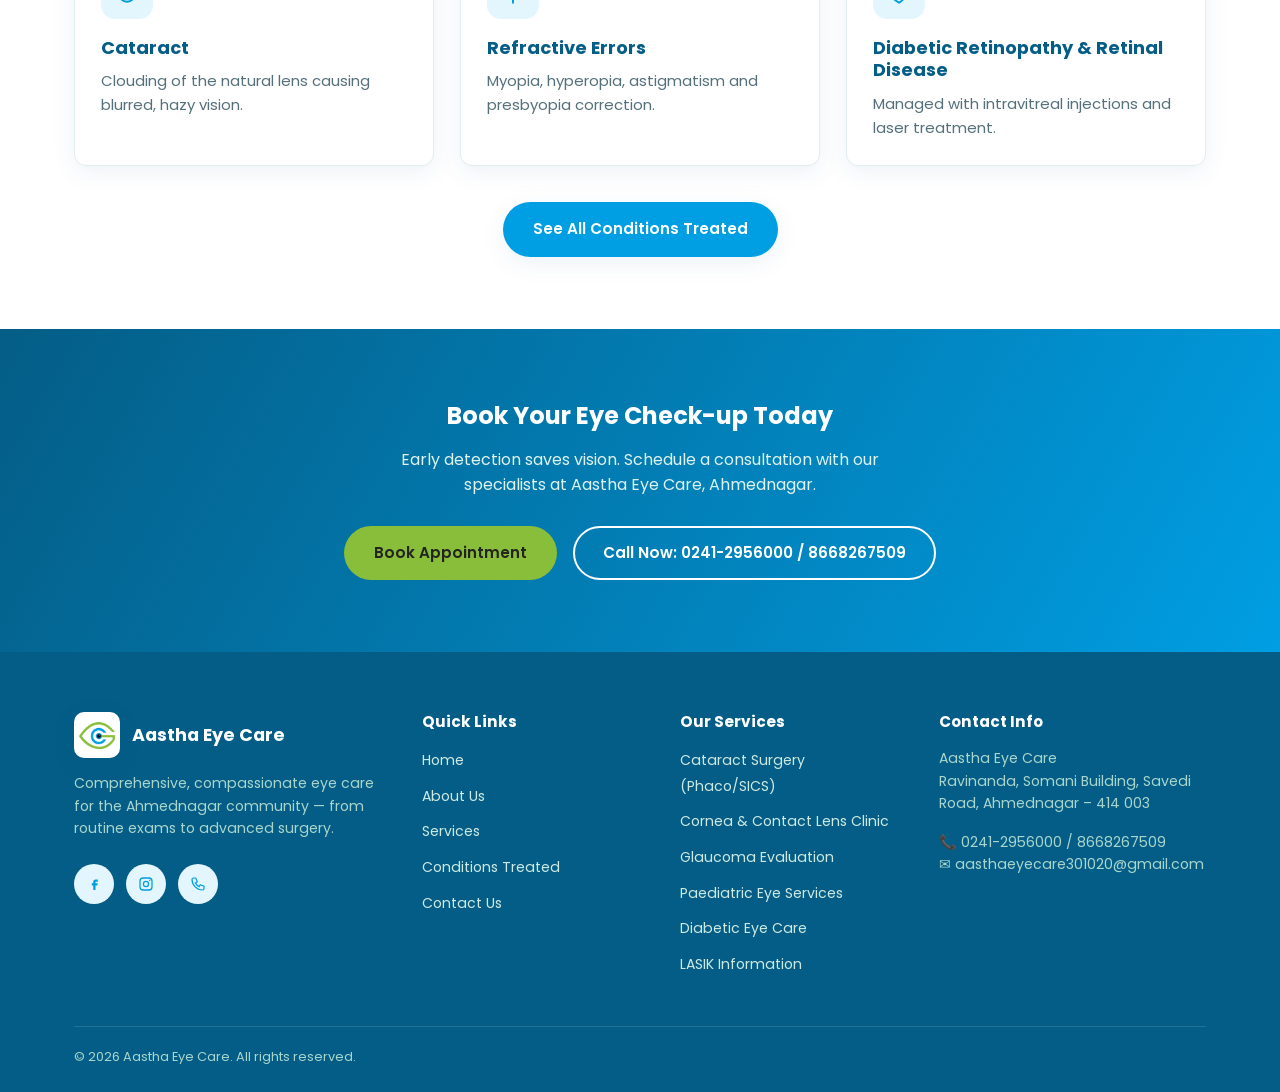
==== commit 1756c7a0: "Add dedicated LASIK and Diabetic Eye Care pages Add two new patient-education pages: - lasik.html: g" ====
--- a/aastha-eye-care/index.html
+++ b/aastha-eye-care/index.html
@@ -334,7 +334,8 @@
           <li><a href="services.html">Cornea &amp; Contact Lens Clinic</a></li>
           <li><a href="services.html">Glaucoma Evaluation</a></li>
           <li><a href="services.html">Paediatric Eye Services</a></li>
-          <li><a href="services.html">Retina &amp; Diabetic Eye Care</a></li>
+          <li><a href="diabetic-eye-care.html">Diabetic Eye Care</a></li>
+          <li><a href="lasik.html">LASIK Information</a></li>
         </ul>
       </div>
       <div>
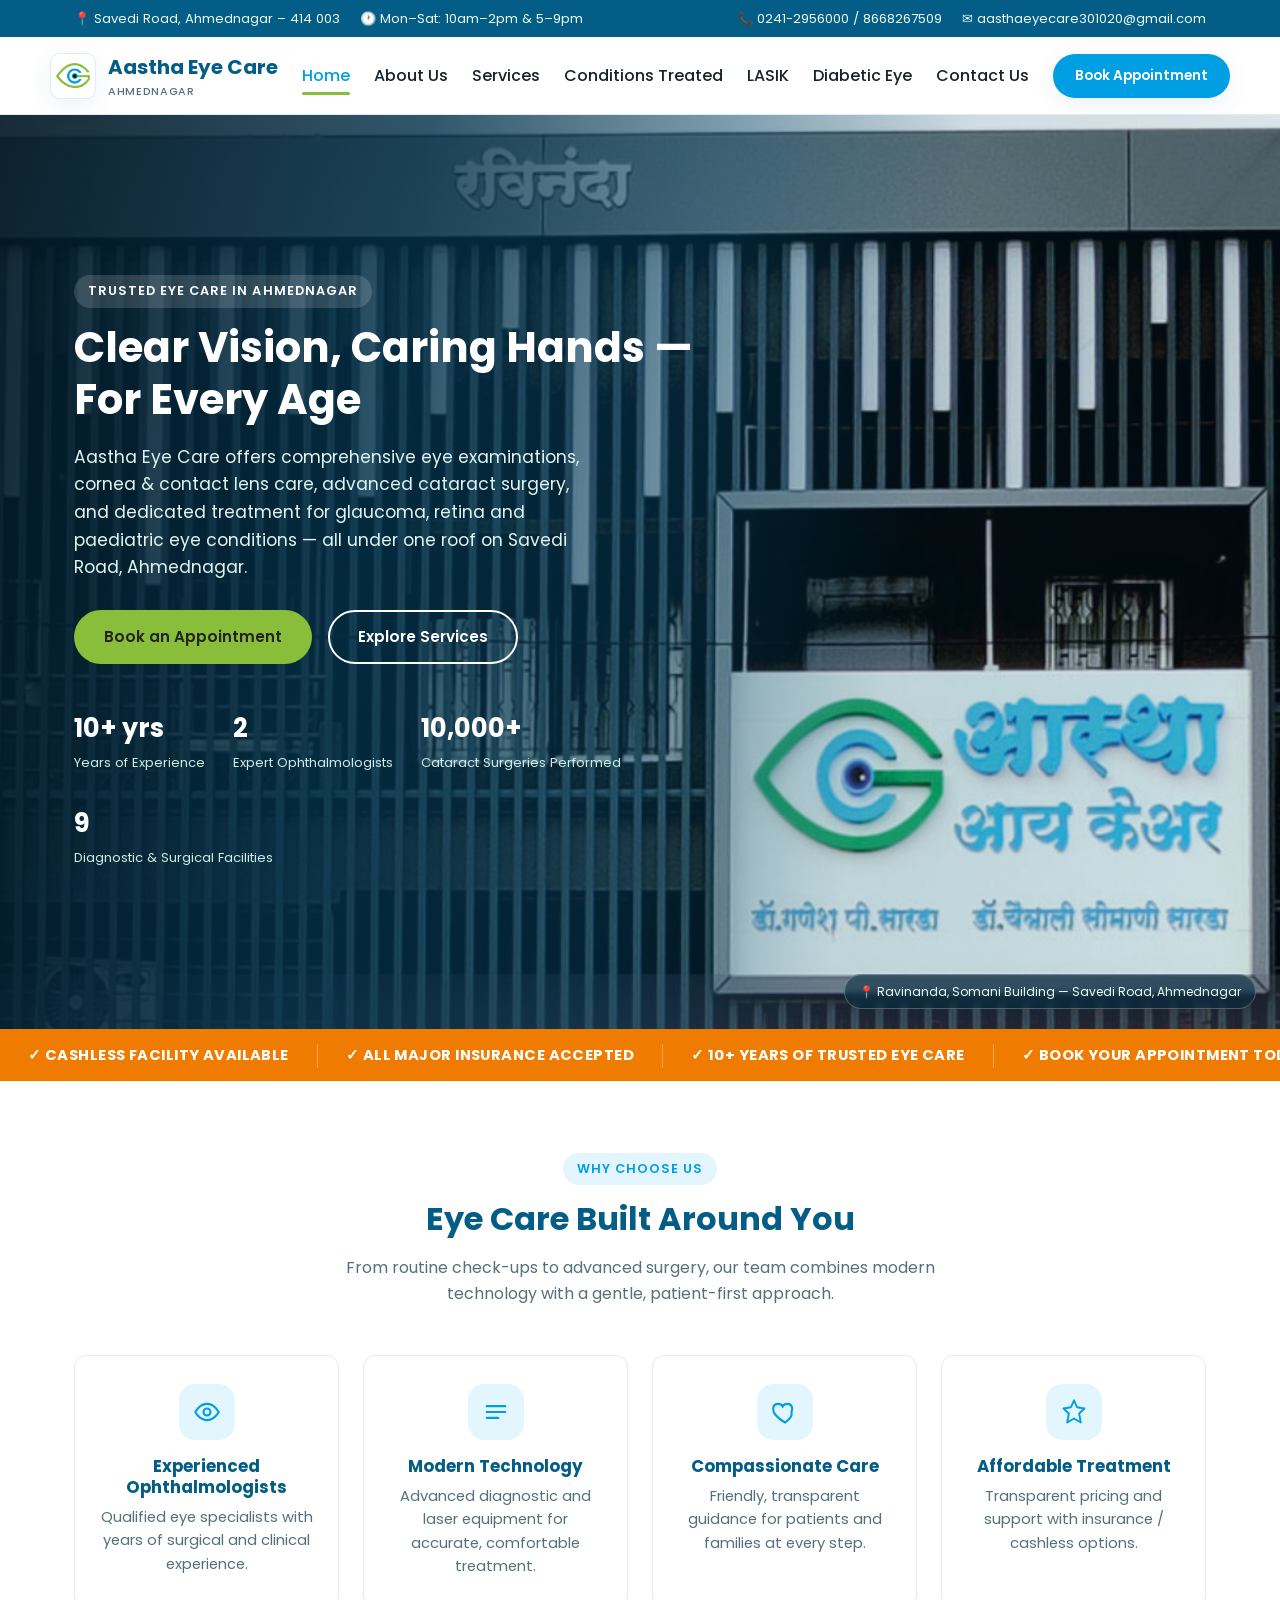
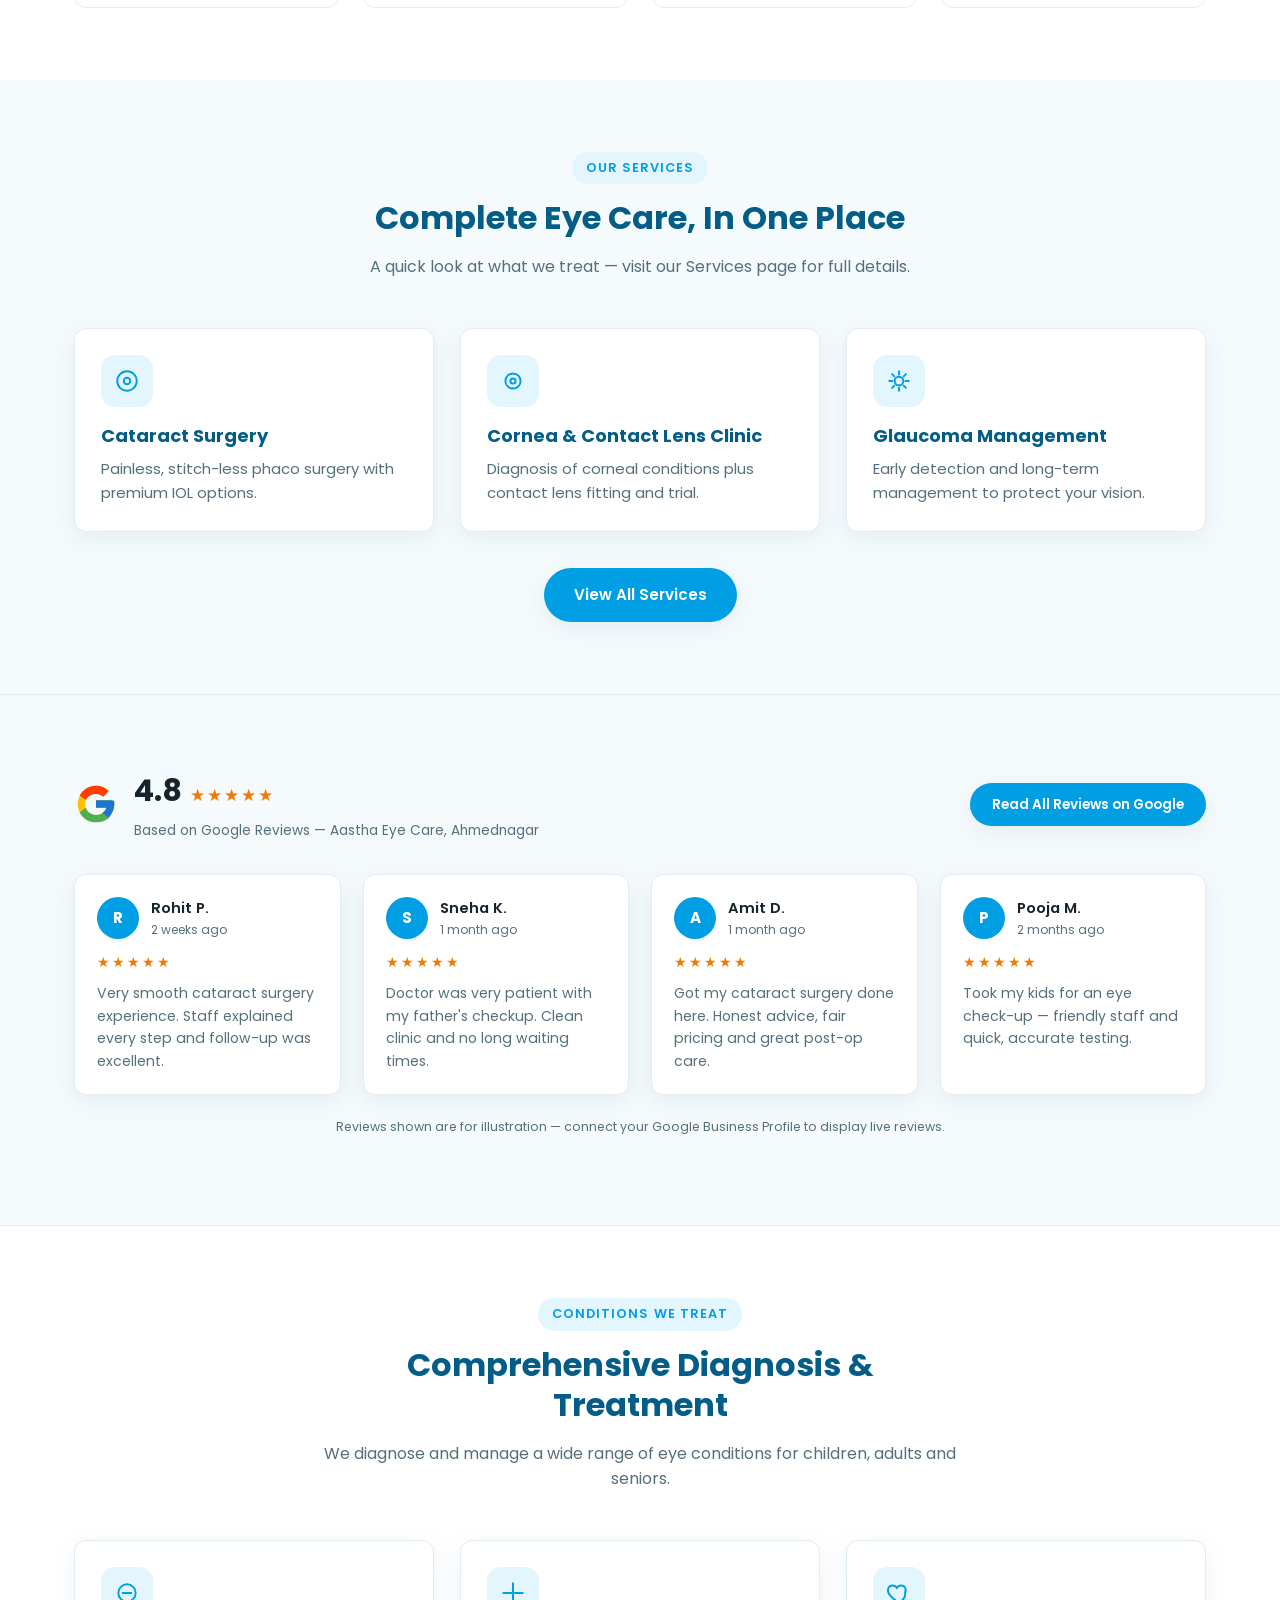
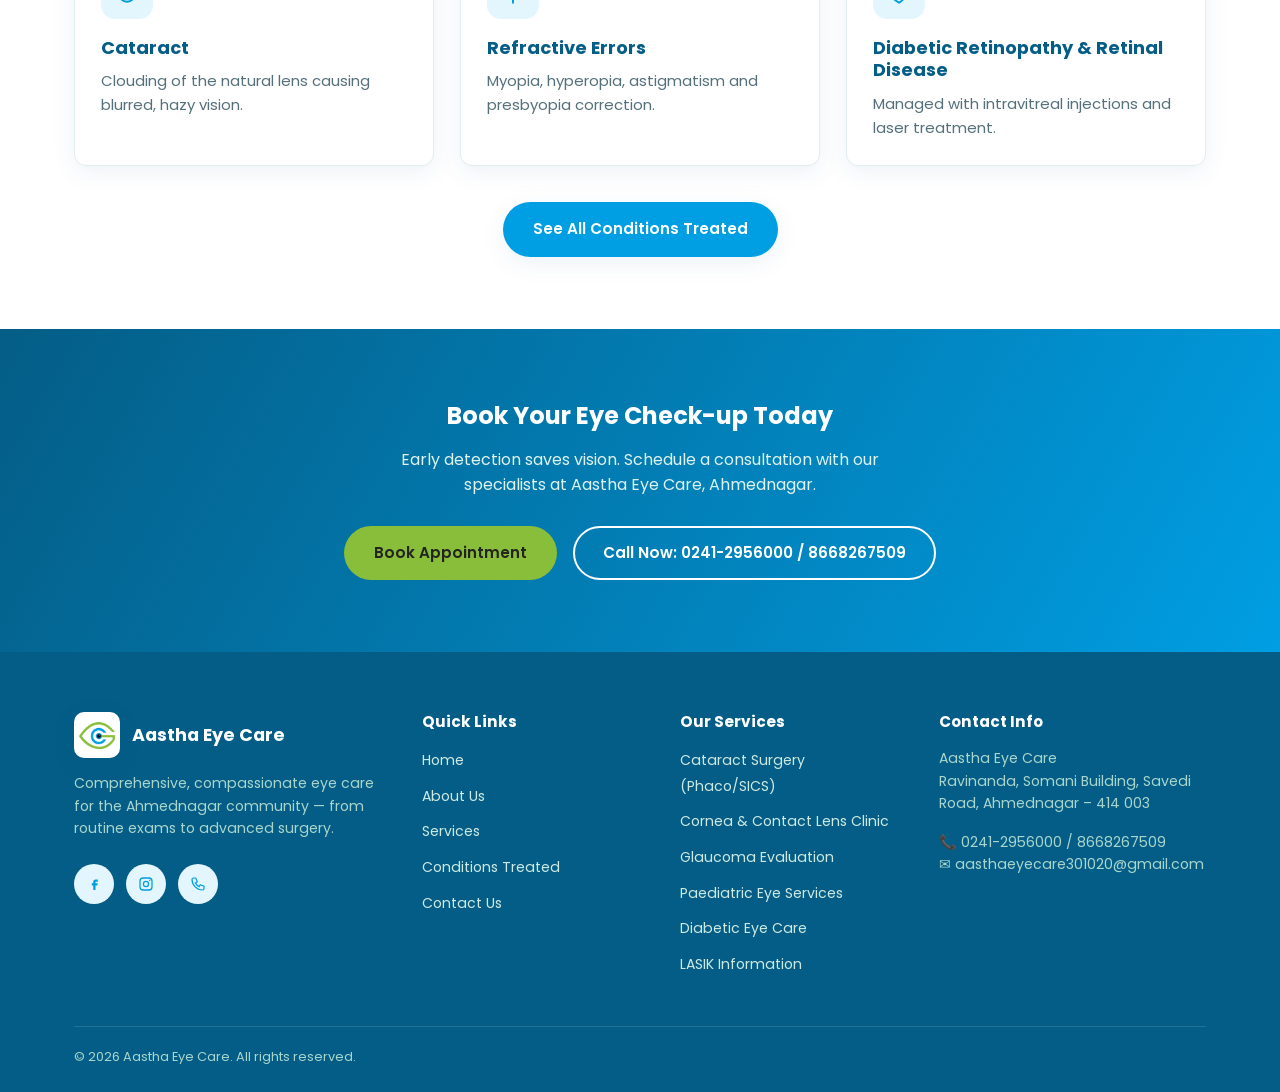
==== commit d8579b9f: "Add LASIK and Diabetic Eye as top-level nav items; enrich their content Add LASIK and Diabetic Eye a" ====
--- a/aastha-eye-care/index.html
+++ b/aastha-eye-care/index.html
@@ -39,6 +39,8 @@
       <li><a href="about.html">About Us</a></li>
       <li><a href="services.html">Services</a></li>
       <li><a href="conditions.html">Conditions Treated</a></li>
+      <li><a href="lasik.html">LASIK</a></li>
+      <li><a href="diabetic-eye-care.html">Diabetic Eye</a></li>
       <li><a href="contact.html">Contact Us</a></li>
     </ul>
     <div class="nav-cta">
--- a/aastha-eye-care/css/style.css
+++ b/aastha-eye-care/css/style.css
@@ -248,7 +248,7 @@
 .nav-links {
   display: flex;
   align-items: center;
-  gap: 34px;
+  gap: 24px;
 }
 
 .nav-links a {
@@ -1306,7 +1306,7 @@
   }
 }
 
-@media (max-width: 720px) {
+@media (max-width: 1260px) {
   .nav-links,
   .nav-cta .btn {
     display: none;
@@ -1330,7 +1330,9 @@
     border-bottom: 1px solid var(--border);
     box-shadow: var(--shadow);
   }
-
+}
+
+@media (max-width: 720px) {
   .hero h1 {
     font-size: 2rem;
   }
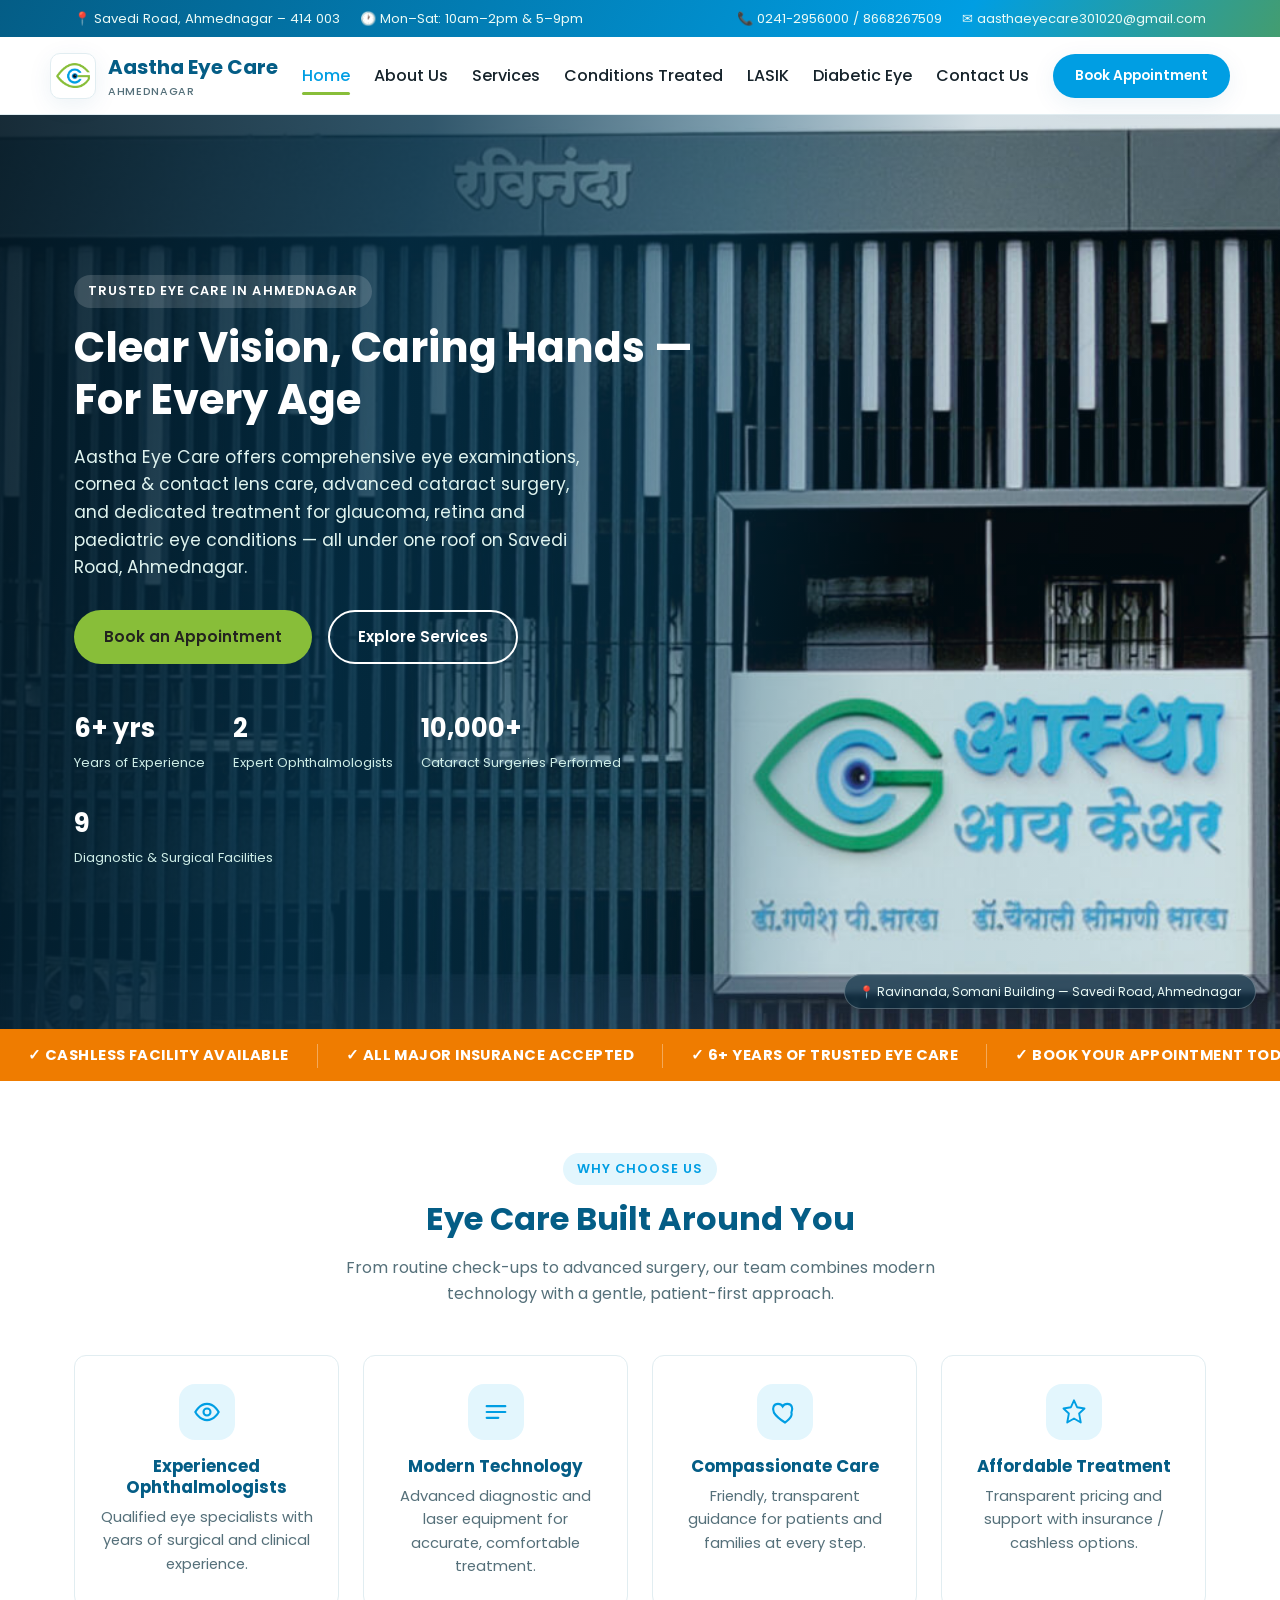
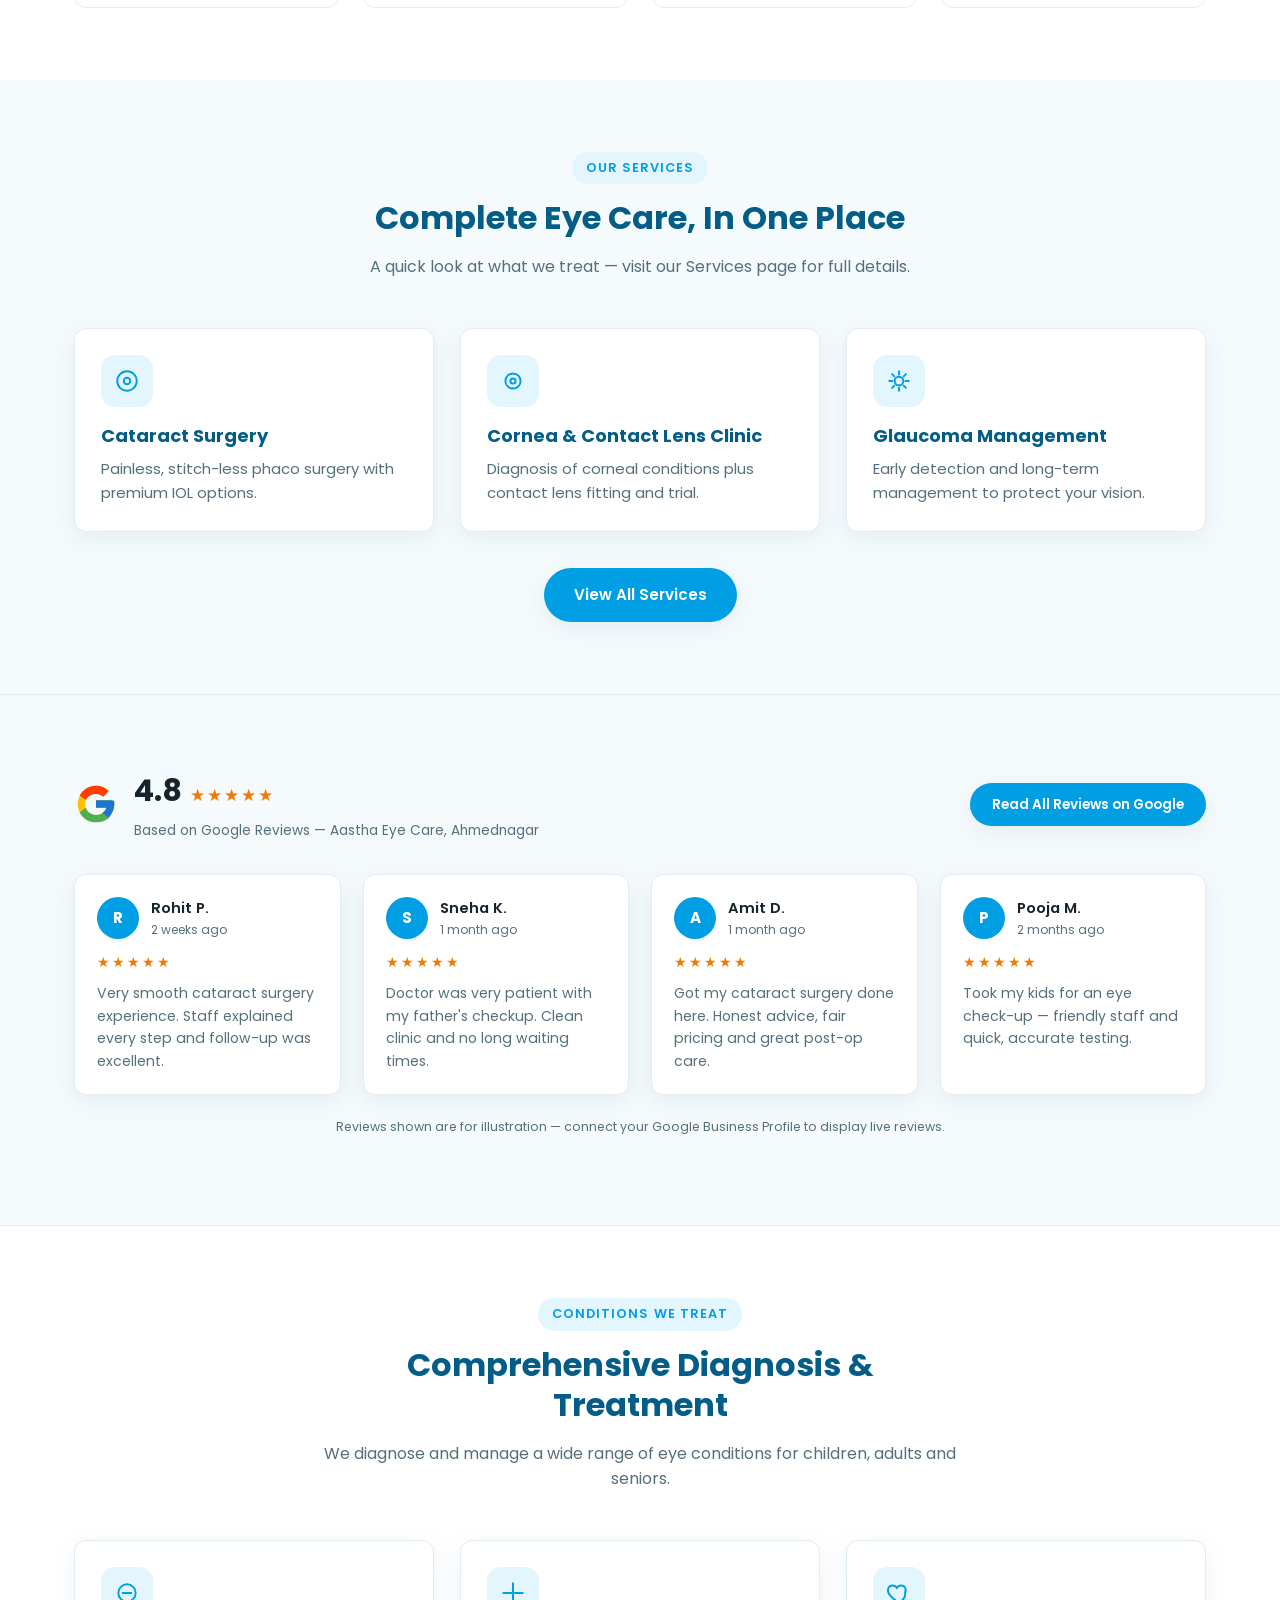
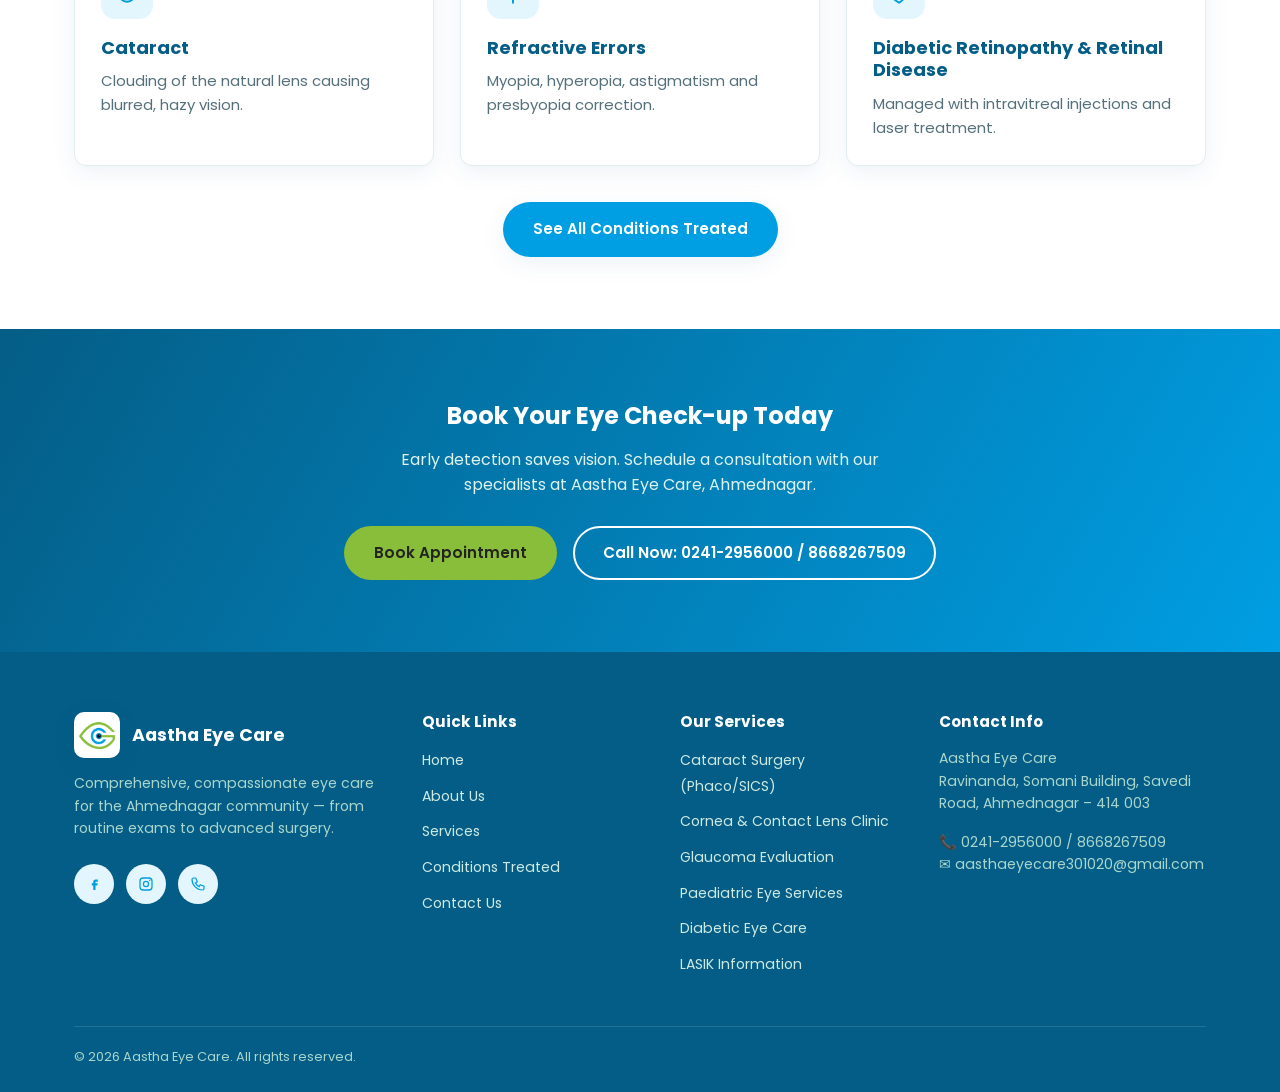
==== commit 4dba3623: "Correct experience claim from 10 years to 6 years Co-Authored-By: Claude Sonnet 5 <noreply@anthropic" ====
--- a/aastha-eye-care/index.html
+++ b/aastha-eye-care/index.html
@@ -64,7 +64,7 @@
         <a href="services.html" class="btn btn-outline">Explore Services</a>
       </div>
       <div class="hero-stats">
-        <div><strong>10+ yrs</strong><span>Years of Experience</span></div>
+        <div><strong>6+ yrs</strong><span>Years of Experience</span></div>
         <div><strong>2</strong><span>Expert Ophthalmologists</span></div>
         <div><strong>10,000+</strong><span>Cataract Surgeries Performed</span></div>
         <div><strong>9</strong><span>Diagnostic &amp; Surgical Facilities</span></div>
@@ -80,13 +80,13 @@
     <div class="marquee-group">
       <span>✓ Cashless Facility Available</span>
       <span>✓ All Major Insurance Accepted</span>
-      <span>✓ 10+ Years of Trusted Eye Care</span>
+      <span>✓ 6+ Years of Trusted Eye Care</span>
       <span>✓ Book Your Appointment Today</span>
     </div>
     <div class="marquee-group">
       <span>✓ Cashless Facility Available</span>
       <span>✓ All Major Insurance Accepted</span>
-      <span>✓ 10+ Years of Trusted Eye Care</span>
+      <span>✓ 6+ Years of Trusted Eye Care</span>
       <span>✓ Book Your Appointment Today</span>
     </div>
   </div>
--- a/aastha-eye-care/css/style.css
+++ b/aastha-eye-care/css/style.css
@@ -158,7 +158,7 @@
 
 /* -------------------- Top bar -------------------- */
 .topbar {
-  background: var(--primary-dark);
+  background: linear-gradient(120deg, var(--primary-dark), var(--primary) 75%, var(--green-dark) 115%);
   color: #eafaf6;
   font-size: 0.82rem;
 }
@@ -716,12 +716,13 @@
 
 .about-photo-inner {
   border-radius: 14px;
-  aspect-ratio: 4/5;
+  aspect-ratio: 1100 / 791;
   background: radial-gradient(circle at 50% 40%, #ffffff 0%, #c9e8f8 40%, var(--green) 68%, var(--primary-dark) 100%);
   display: flex;
   align-items: center;
   justify-content: center;
   color: #fff;
+  overflow: hidden;
 }
 
 .about-photo-inner svg {
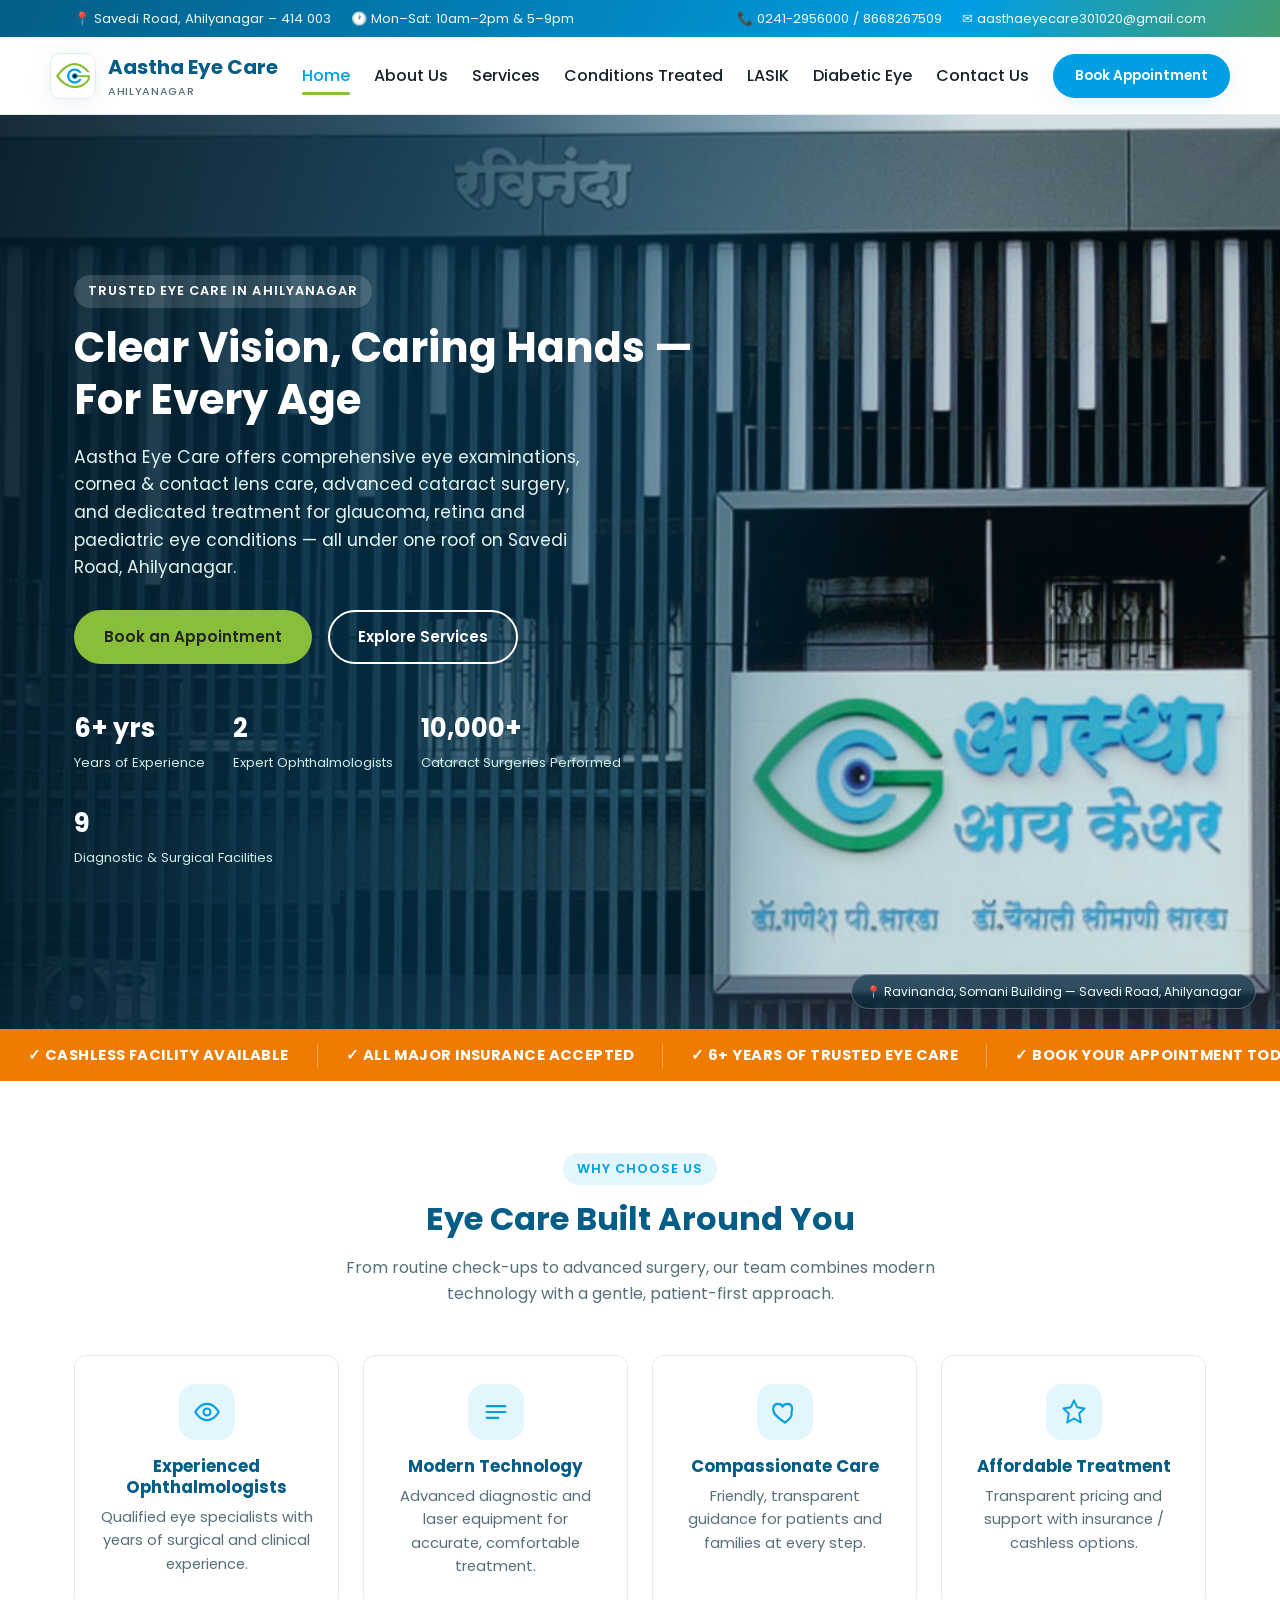
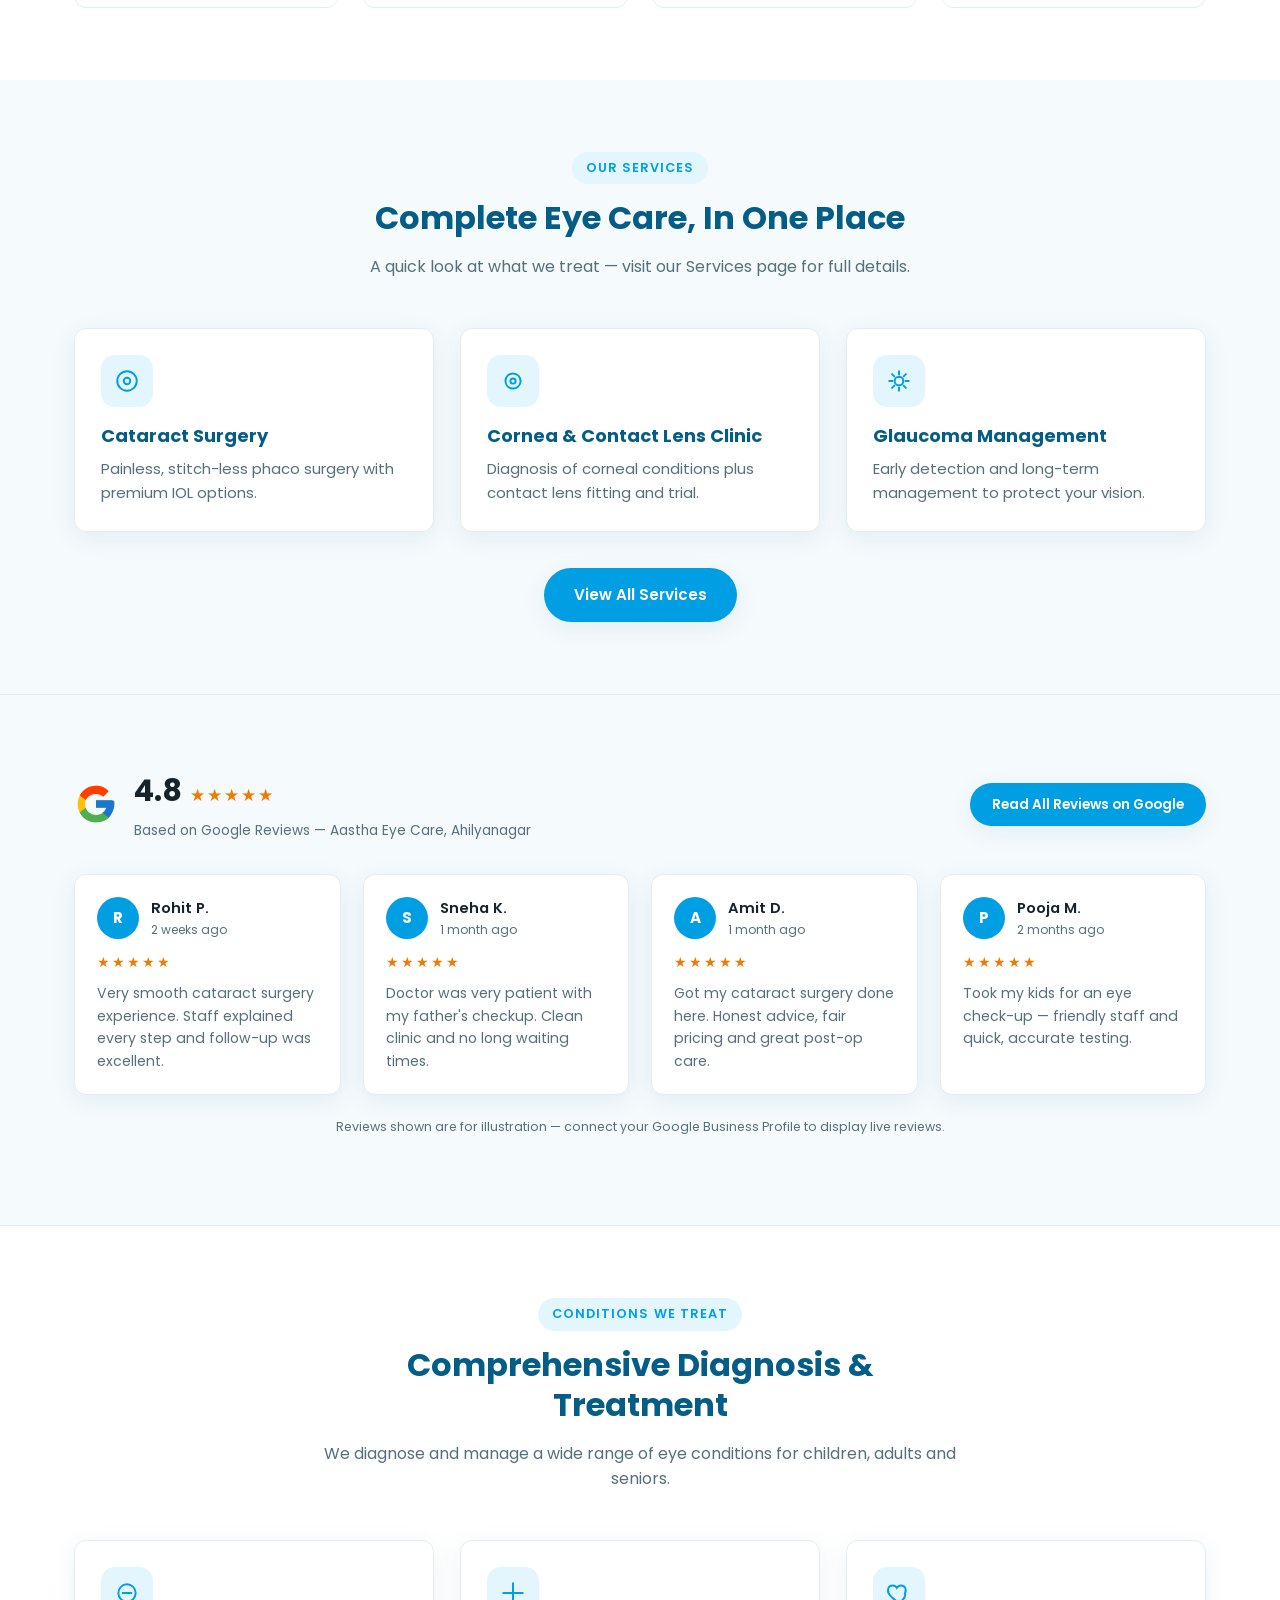
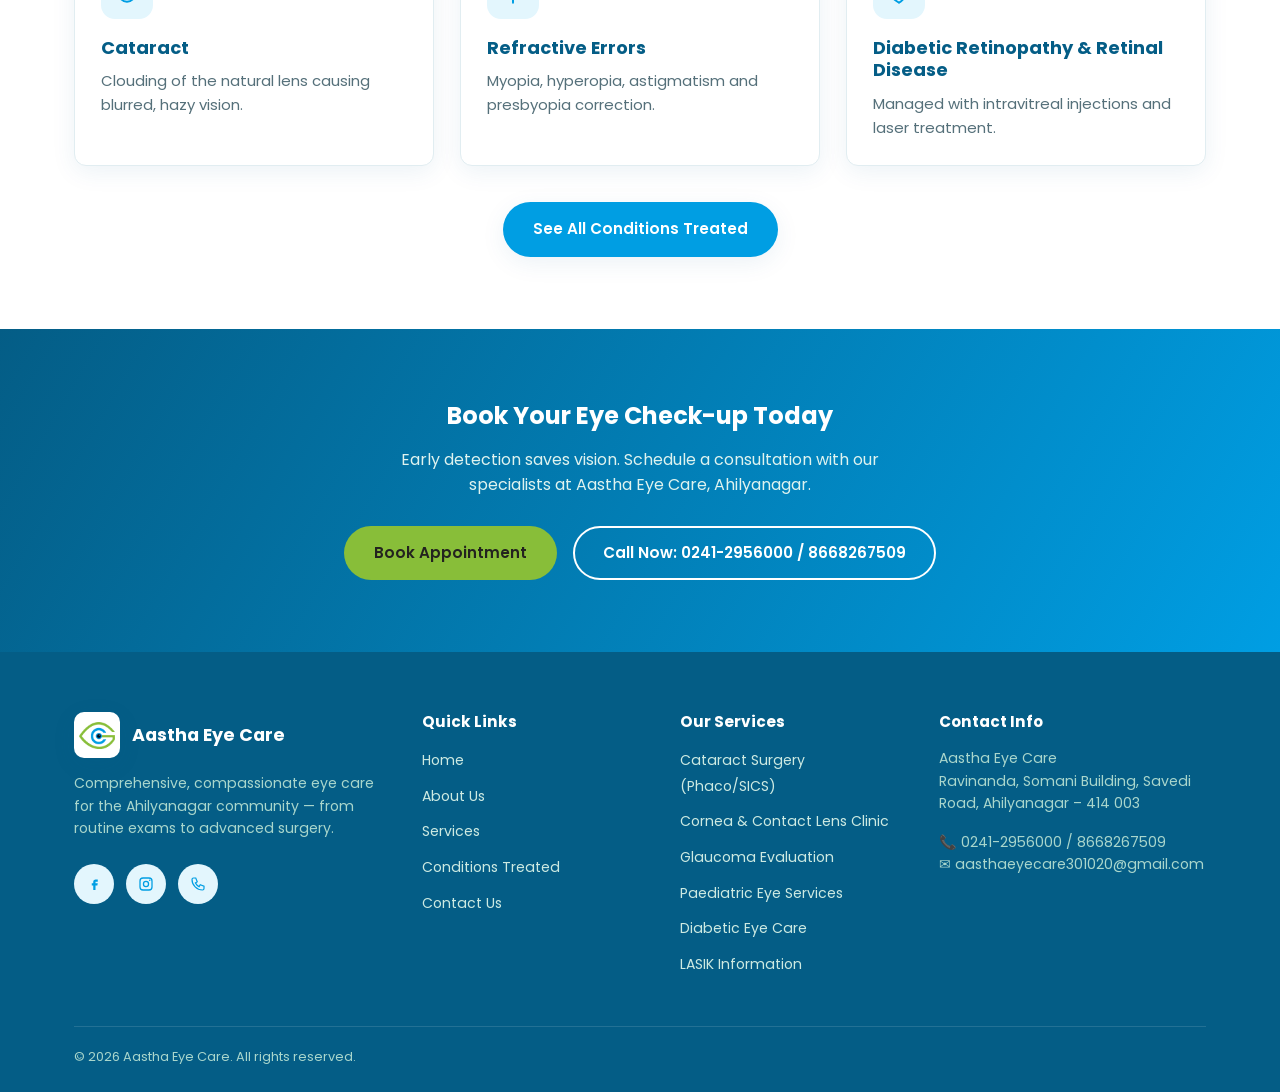
==== commit 7eb739b5: "Rename Ahmednagar to Ahilyanagar throughout the site Co-Authored-By: Claude Sonnet 5 <noreply@anthro" ====
--- a/aastha-eye-care/index.html
+++ b/aastha-eye-care/index.html
@@ -3,8 +3,8 @@
 <head>
 <meta charset="UTF-8" />
 <meta name="viewport" content="width=device-width, initial-scale=1.0" />
-<title>Aastha Eye Care | Eye Hospital in Ahmednagar</title>
-<meta name="description" content="Aastha Eye Care, Savedi Road, Ahmednagar — comprehensive eye examinations, cataract (Phaco/SICS) surgery, cornea, glaucoma, retina and paediatric eye care." />
+<title>Aastha Eye Care | Eye Hospital in Ahilyanagar</title>
+<meta name="description" content="Aastha Eye Care, Savedi Road, Ahilyanagar — comprehensive eye examinations, cataract (Phaco/SICS) surgery, cornea, glaucoma, retina and paediatric eye care." />
 <link rel="preconnect" href="https://fonts.googleapis.com" />
 <link href="https://fonts.googleapis.com/css2?family=Poppins:wght@400;500;600;700&display=swap" rel="stylesheet" />
 <link rel="stylesheet" href="css/style.css" />
@@ -15,7 +15,7 @@
 <div class="topbar">
   <div class="container">
     <div class="topbar-links">
-      <span>📍 Savedi Road, Ahmednagar – 414 003</span>
+      <span>📍 Savedi Road, Ahilyanagar – 414 003</span>
       <span>🕐 Mon–Sat: 10am–2pm &amp; 5–9pm</span>
     </div>
     <div class="topbar-links">
@@ -32,7 +32,7 @@
       <span class="brand-mark">
         <img src="images/logo-icon.png" alt="Aastha Eye Care logo" />
       </span>
-      <span class="brand-text">Aastha Eye Care<small>Ahmednagar</small></span>
+      <span class="brand-text">Aastha Eye Care<small>Ahilyanagar</small></span>
     </a>
     <ul class="nav-links">
       <li><a href="index.html" class="active">Home</a></li>
@@ -56,9 +56,9 @@
 <section class="hero">
   <div class="container">
     <div class="hero-copy">
-      <div class="eyebrow" style="background:rgba(255,255,255,0.15); color:#fff;">Trusted Eye Care in Ahmednagar</div>
+      <div class="eyebrow" style="background:rgba(255,255,255,0.15); color:#fff;">Trusted Eye Care in Ahilyanagar</div>
       <h1>Clear Vision, Caring Hands — For Every Age</h1>
-      <p class="lead">Aastha Eye Care offers comprehensive eye examinations, cornea &amp; contact lens care, advanced cataract surgery, and dedicated treatment for glaucoma, retina and paediatric eye conditions — all under one roof on Savedi Road, Ahmednagar.</p>
+      <p class="lead">Aastha Eye Care offers comprehensive eye examinations, cornea &amp; contact lens care, advanced cataract surgery, and dedicated treatment for glaucoma, retina and paediatric eye conditions — all under one roof on Savedi Road, Ahilyanagar.</p>
       <div class="hero-actions">
         <a href="contact.html" class="btn btn-accent">Book an Appointment</a>
         <a href="services.html" class="btn btn-outline">Explore Services</a>
@@ -70,7 +70,7 @@
         <div><strong>9</strong><span>Diagnostic &amp; Surgical Facilities</span></div>
       </div>
     </div>
-    <span class="hero-credit">📍 Ravinanda, Somani Building — Savedi Road, Ahmednagar</span>
+    <span class="hero-credit">📍 Ravinanda, Somani Building — Savedi Road, Ahilyanagar</span>
   </div>
 </section>
 
@@ -190,10 +190,10 @@
         <svg class="google-g" viewBox="0 0 48 48"><path fill="#FFC107" d="M43.6 20.5H42V20H24v8h11.3C33.7 32.7 29.3 36 24 36c-6.6 0-12-5.4-12-12s5.4-12 12-12c3.1 0 5.9 1.2 8 3.1l5.7-5.7C34.6 6.1 29.6 4 24 4 12.9 4 4 12.9 4 24s8.9 20 20 20 20-8.9 20-20c0-1.3-.1-2.7-.4-3.5z"/><path fill="#FF3D00" d="M6.3 14.7l6.6 4.8C14.6 15.9 18.9 13 24 13c3.1 0 5.9 1.2 8 3.1l5.7-5.7C34.6 6.1 29.6 4 24 4c-7.7 0-14.4 4.4-17.7 10.7z"/><path fill="#4CAF50" d="M24 44c5.5 0 10.4-1.8 14.3-5l-6.6-5.4C29.6 35.4 26.9 36 24 36c-5.2 0-9.6-3.3-11.3-7.9l-6.6 5.1C9.5 39.6 16.2 44 24 44z"/><path fill="#1976D2" d="M43.6 20.5H42V20H24v8h11.3c-.8 2.3-2.3 4.3-4.2 5.6l6.6 5.4C39.9 37 44 31 44 24c0-1.3-.1-2.7-.4-3.5z"/></svg>
         <div class="review-score">
           <span><strong>4.8</strong><span class="stars">★★★★★</span></span>
-          <p>Based on Google Reviews — Aastha Eye Care, Ahmednagar</p>
-        </div>
-      </div>
-      <a href="https://www.google.com/search?q=Aastha+Eye+Care+Ahmednagar+reviews" target="_blank" rel="noopener" class="btn btn-primary btn-sm">Read All Reviews on Google</a>
+          <p>Based on Google Reviews — Aastha Eye Care, Ahilyanagar</p>
+        </div>
+      </div>
+      <a href="https://www.google.com/search?q=Aastha+Eye+Care+Ahilyanagar+reviews" target="_blank" rel="noopener" class="btn btn-primary btn-sm">Read All Reviews on Google</a>
     </div>
 
     <div class="review-track">
@@ -293,7 +293,7 @@
 <section class="cta-band">
   <div class="container">
     <h2>Book Your Eye Check-up Today</h2>
-    <p>Early detection saves vision. Schedule a consultation with our specialists at Aastha Eye Care, Ahmednagar.</p>
+    <p>Early detection saves vision. Schedule a consultation with our specialists at Aastha Eye Care, Ahilyanagar.</p>
     <div class="cta-actions">
       <a href="contact.html" class="btn btn-accent">Book Appointment</a>
       <a href="tel:+918668267509" class="btn btn-outline">Call Now: 0241-2956000 / 8668267509</a>
@@ -312,7 +312,7 @@
           </span>
           Aastha Eye Care
         </div>
-        <p>Comprehensive, compassionate eye care for the Ahmednagar community — from routine exams to advanced surgery.</p>
+        <p>Comprehensive, compassionate eye care for the Ahilyanagar community — from routine exams to advanced surgery.</p>
         <div class="social-row">
           <a href="#" aria-label="Facebook"><svg viewBox="0 0 24 24" fill="none" xmlns="http://www.w3.org/2000/svg"><path d="M14 9h3V6h-3c-1.7 0-3 1.3-3 3v2H9v3h2v6h3v-6h2.5l.5-3H14V9z" fill="currentColor"/></svg></a>
           <a href="#" aria-label="Instagram"><svg viewBox="0 0 24 24" fill="none" xmlns="http://www.w3.org/2000/svg"><rect x="4" y="4" width="16" height="16" rx="4" stroke="currentColor" stroke-width="1.7"/><circle cx="12" cy="12" r="3.4" stroke="currentColor" stroke-width="1.7"/><circle cx="17" cy="7" r="1" fill="currentColor"/></svg></a>
@@ -342,7 +342,7 @@
       </div>
       <div>
         <h4>Contact Info</h4>
-        <p>Aastha Eye Care<br />Ravinanda, Somani Building, Savedi Road, Ahmednagar – 414 003</p>
+        <p>Aastha Eye Care<br />Ravinanda, Somani Building, Savedi Road, Ahilyanagar – 414 003</p>
         <p>📞 0241-2956000 / 8668267509<br />✉ aasthaeyecare301020@gmail.com</p>
       </div>
     </div>
